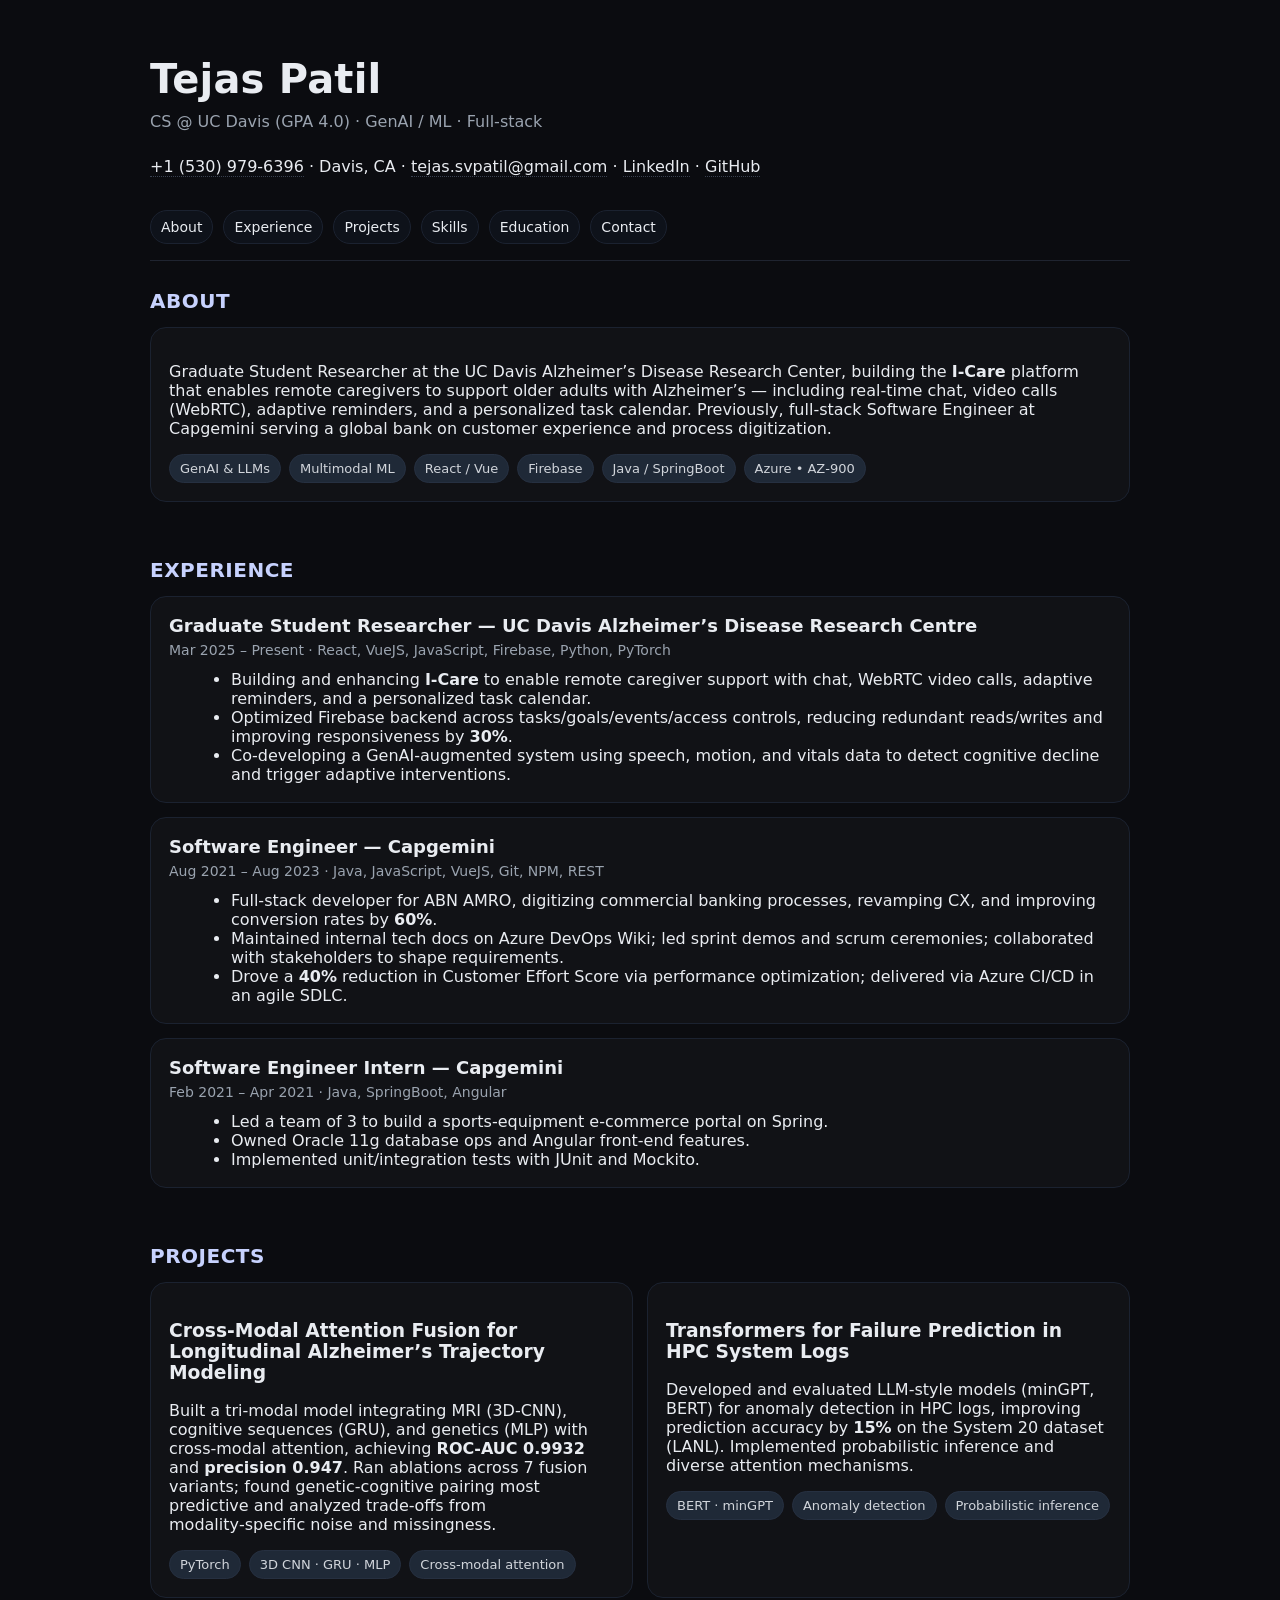
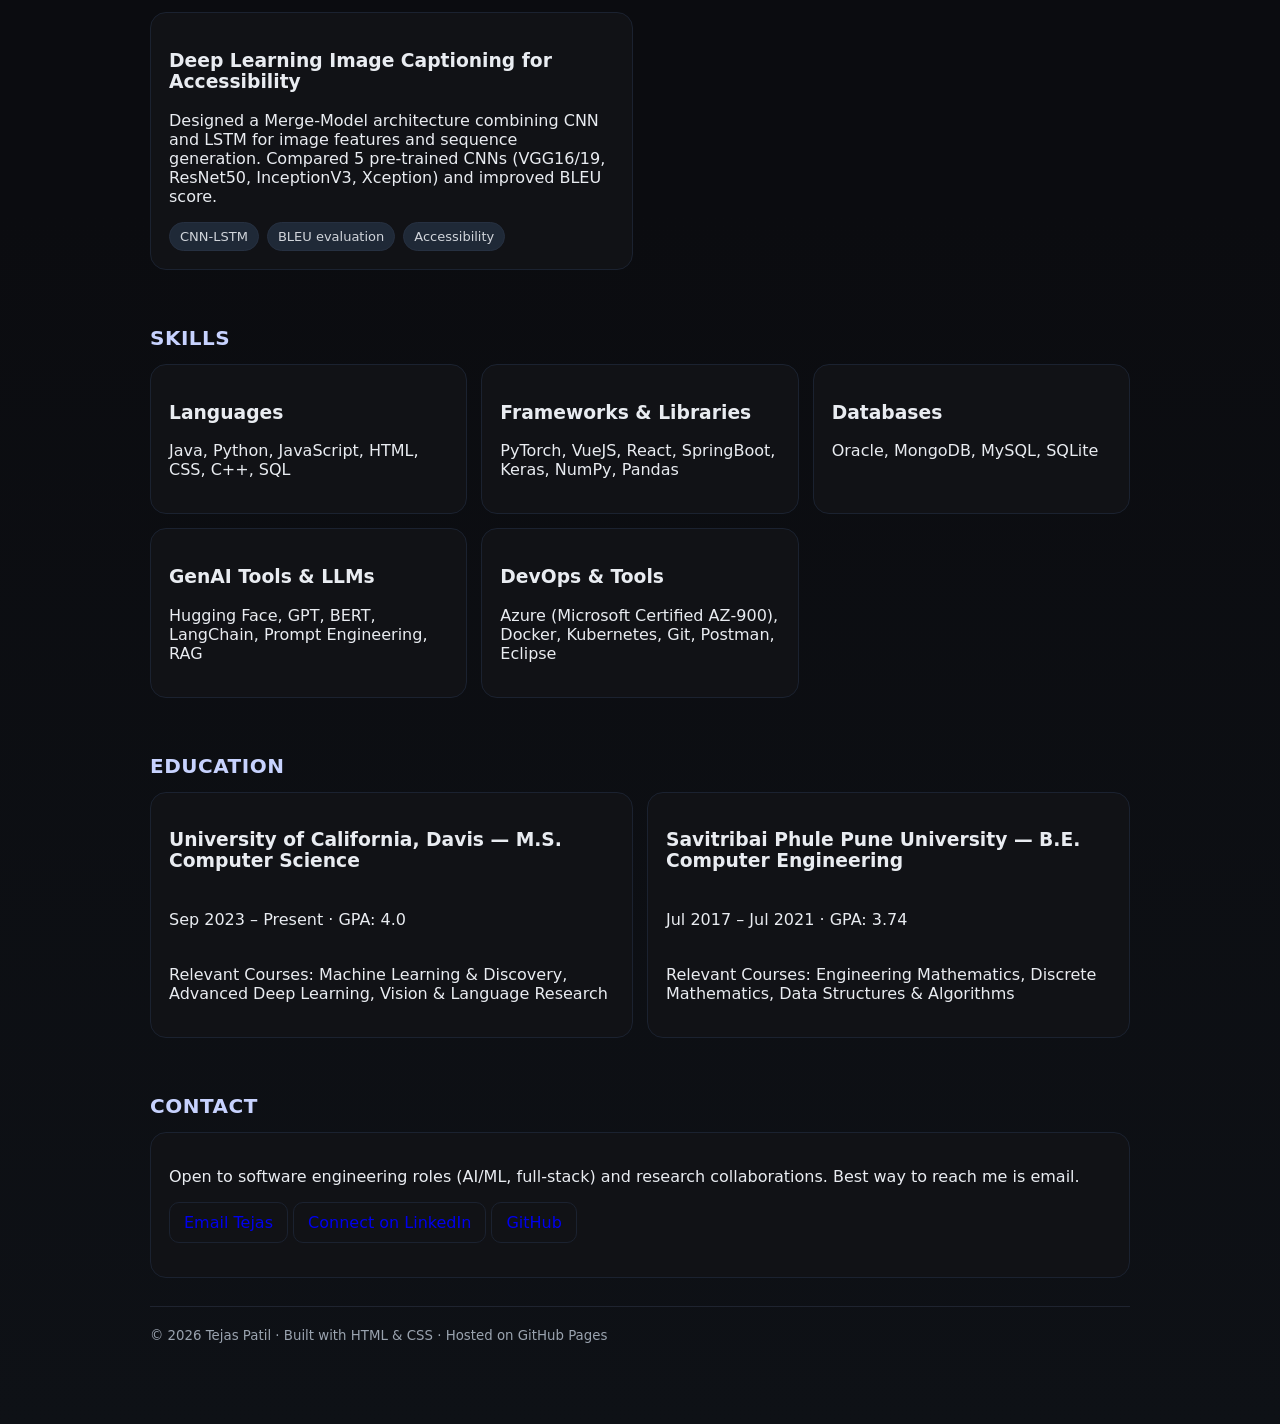
==== index.html @ b35a9e3f "Create index.html" ====
<!doctype html>
<html lang="en">
  <head>
    <meta charset="utf-8" />
    <meta name="viewport" content="width=device-width, initial-scale=1" />
    <title>Tejas Patil — Personal Site</title>
    <meta name="description" content="Tejas Patil — CS @ UC Davis (GPA 4.0). GenAI/ML and full‑stack engineer. Projects: I‑Care (Alzheimer’s), Cross‑Modal Fusion, HPC log transformers, image captioning." />
    <style>
      :root {
        --bg: #0b0c10;
        --card: #111216;
        --text: #e9ecf1;
        --muted: #9aa3af;
        --accent: #60a5fa;
        --chip: #1f2937;
        --maxw: 980px;
      }
      html { color-scheme: light dark; }
      body {
        margin: 0; font-family: ui-sans-serif, system-ui, -apple-system, Segoe UI, Roboto, Inter, Arial, sans-serif;
        background: linear-gradient(180deg, #0b0c10 0%, #0b0c10 60%, #0e1116 100%);
        color: var(--text);
      }
      .wrap { max-width: var(--maxw); margin: 0 auto; padding: 28px 20px 80px; }
      header.site { display: grid; gap: 10px; padding: 28px 0 16px; border-bottom: 1px solid #1f2430; }
      header h1 { font-size: clamp(28px, 3.5vw, 40px); margin: 0; letter-spacing: 0.2px; }
      .subtitle { color: var(--muted); margin: 0; }
      .contact a { color: var(--text); text-decoration: none; border-bottom: 1px dotted #394150; }
      .contact a:hover { color: var(--accent); border-bottom-color: var(--accent); }
      nav { display: flex; flex-wrap: wrap; gap: 10px; margin-top: 8px; }
      nav a { padding: 8px 10px; background: #0e121a; border: 1px solid #1b2230; border-radius: 999px; color: var(--text); text-decoration: none; font-size: 14px; }
      nav a:hover { border-color: var(--accent); color: var(--accent); }
      section { padding: 28px 0; }
      h2 { font-size: 20px; letter-spacing: 0.5px; margin: 0 0 14px; text-transform: uppercase; color: #c7d2fe; }
      .card { background: var(--card); border: 1px solid #1b2230; border-radius: 16px; padding: 18px; }
      .grid { display: grid; gap: 14px; }
      .grid.two { grid-template-columns: 1fr; }
      .grid.three { grid-template-columns: 1fr; }
      @media (min-width: 800px){ .grid.two { grid-template-columns: 1fr 1fr; } .grid.three { grid-template-columns: repeat(3, 1fr); } }
      .role { display: grid; gap: 6px; }
      .role h3 { margin: 0; font-size: 18px; }
      .role .meta { color: var(--muted); font-size: 14px; }
      ul.tight { margin: 6px 0 0 22px; }
      .chips { display: flex; flex-wrap: wrap; gap: 8px; margin-top: 8px; }
      .chip { background: var(--chip); color: #d1d5db; padding: 6px 10px; border-radius: 999px; font-size: 13px; border: 1px solid #263041; }
      .edu .school { display: grid; gap: 4px; }
      footer { color: var(--muted); border-top: 1px solid #1f2430; padding-top: 18px; }
      .sr-only { position: absolute; width: 1px; height: 1px; padding: 0; margin: -1px; overflow: hidden; clip: rect(0,0,0,0); white-space: nowrap; border: 0; }
      a.btn { display: inline-block; padding: 10px 14px; border-radius: 10px; border: 1px solid #1b2230; text-decoration: none; }
      a.btn:hover { border-color: var(--accent); color: var(--accent); }
    </style>
  </head>
  <body>
    <a class="sr-only" href="#content">Skip to content</a>
    <div class="wrap">
      <header class="site">
        <h1>Tejas Patil</h1>
        <p class="subtitle">CS @ UC Davis (GPA 4.0) · GenAI / ML · Full‑stack</p>
        <p class="contact">
          <a href="tel:+15309796396" rel="me">+1 (530) 979‑6396</a> · Davis, CA ·
          <a href="mailto:tejas.svpatil@gmail.com" rel="me">tejas.svpatil@gmail.com</a> ·
          <a href="https://linkedin.com/in/tejas-svpatil" target="_blank" rel="me noopener">LinkedIn</a> ·
          <a href="https://github.com/tejassvpatil" target="_blank" rel="me noopener">GitHub</a>
        </p>
        <nav aria-label="Primary">
          <a href="#about">About</a>
          <a href="#experience">Experience</a>
          <a href="#projects">Projects</a>
          <a href="#skills">Skills</a>
          <a href="#education">Education</a>
          <a href="#contact">Contact</a>
        </nav>
      </header>

      <main id="content" role="main">
        <section id="about">
          <h2>About</h2>
          <div class="card">
            <p>
              Graduate Student Researcher at the UC Davis Alzheimer’s Disease Research Center, building the
              <strong>I‑Care</strong> platform that enables remote caregivers to support older adults with Alzheimer’s — including real‑time chat,
              video calls (WebRTC), adaptive reminders, and a personalized task calendar. Previously, full‑stack Software Engineer at Capgemini
              serving a global bank on customer experience and process digitization.
            </p>
            <div class="chips" aria-label="Focus areas">
              <span class="chip">GenAI &amp; LLMs</span>
              <span class="chip">Multimodal ML</span>
              <span class="chip">React / Vue</span>
              <span class="chip">Firebase</span>
              <span class="chip">Java / SpringBoot</span>
              <span class="chip">Azure • AZ‑900</span>
            </div>
          </div>
        </section>

        <section id="experience">
          <h2>Experience</h2>
          <div class="grid">
            <article class="card role">
              <h3>Graduate Student Researcher — UC Davis Alzheimer’s Disease Research Centre</h3>
              <div class="meta">Mar 2025 – Present · React, VueJS, JavaScript, Firebase, Python, PyTorch</div>
              <ul class="tight">
                <li>Building and enhancing <strong>I‑Care</strong> to enable remote caregiver support with chat, WebRTC video calls, adaptive reminders, and a personalized task calendar.</li>
                <li>Optimized Firebase backend across tasks/goals/events/access controls, reducing redundant reads/writes and improving responsiveness by <strong>30%</strong>.</li>
                <li>Co‑developing a GenAI‑augmented system using speech, motion, and vitals data to detect cognitive decline and trigger adaptive interventions.</li>
              </ul>
            </article>

            <article class="card role">
              <h3>Software Engineer — Capgemini</h3>
              <div class="meta">Aug 2021 – Aug 2023 · Java, JavaScript, VueJS, Git, NPM, REST</div>
              <ul class="tight">
                <li>Full‑stack developer for ABN AMRO, digitizing commercial banking processes, revamping CX, and improving conversion rates by <strong>60%</strong>.</li>
                <li>Maintained internal tech docs on Azure DevOps Wiki; led sprint demos and scrum ceremonies; collaborated with stakeholders to shape requirements.</li>
                <li>Drove a <strong>40%</strong> reduction in Customer Effort Score via performance optimization; delivered via Azure CI/CD in an agile SDLC.</li>
              </ul>
            </article>

            <article class="card role">
              <h3>Software Engineer Intern — Capgemini</h3>
              <div class="meta">Feb 2021 – Apr 2021 · Java, SpringBoot, Angular</div>
              <ul class="tight">
                <li>Led a team of 3 to build a sports‑equipment e‑commerce portal on Spring.</li>
                <li>Owned Oracle 11g database ops and Angular front‑end features.</li>
                <li>Implemented unit/integration tests with JUnit and Mockito.</li>
              </ul>
            </article>
          </div>
        </section>

        <section id="projects">
          <h2>Projects</h2>
          <div class="grid two">
            <article class="card">
              <h3>Cross‑Modal Attention Fusion for Longitudinal Alzheimer’s Trajectory Modeling</h3>
              <p>
                Built a tri‑modal model integrating MRI (3D‑CNN), cognitive sequences (GRU), and genetics (MLP) with cross‑modal attention,
                achieving <strong>ROC‑AUC 0.9932</strong> and <strong>precision 0.947</strong>. Ran ablations across 7 fusion variants; found genetic‑cognitive pairing most predictive and
                analyzed trade‑offs from modality‑specific noise and missingness.
              </p>
              <div class="chips">
                <span class="chip">PyTorch</span>
                <span class="chip">3D CNN · GRU · MLP</span>
                <span class="chip">Cross‑modal attention</span>
              </div>
            </article>

            <article class="card">
              <h3>Transformers for Failure Prediction in HPC System Logs</h3>
              <p>
                Developed and evaluated LLM‑style models (minGPT, BERT) for anomaly detection in HPC logs, improving prediction accuracy by
                <strong>15%</strong> on the System 20 dataset (LANL). Implemented probabilistic inference and diverse attention mechanisms.
              </p>
              <div class="chips">
                <span class="chip">BERT · minGPT</span>
                <span class="chip">Anomaly detection</span>
                <span class="chip">Probabilistic inference</span>
              </div>
            </article>

            <article class="card">
              <h3>Deep Learning Image Captioning for Accessibility</h3>
              <p>
                Designed a Merge‑Model architecture combining CNN and LSTM for image features and sequence generation. Compared 5 pre‑trained CNNs
                (VGG16/19, ResNet50, InceptionV3, Xception) and improved BLEU score.
              </p>
              <div class="chips">
                <span class="chip">CNN‑LSTM</span>
                <span class="chip">BLEU evaluation</span>
                <span class="chip">Accessibility</span>
              </div>
            </article>
          </div>
        </section>

        <section id="skills">
          <h2>Skills</h2>
          <div class="grid three">
            <div class="card">
              <h3>Languages</h3>
              <p>Java, Python, JavaScript, HTML, CSS, C++, SQL</p>
            </div>
            <div class="card">
              <h3>Frameworks &amp; Libraries</h3>
              <p>PyTorch, VueJS, React, SpringBoot, Keras, NumPy, Pandas</p>
            </div>
            <div class="card">
              <h3>Databases</h3>
              <p>Oracle, MongoDB, MySQL, SQLite</p>
            </div>
            <div class="card">
              <h3>GenAI Tools &amp; LLMs</h3>
              <p>Hugging Face, GPT, BERT, LangChain, Prompt Engineering, RAG</p>
            </div>
            <div class="card">
              <h3>DevOps &amp; Tools</h3>
              <p>Azure (Microsoft Certified AZ‑900), Docker, Kubernetes, Git, Postman, Eclipse</p>
            </div>
          </div>
        </section>

        <section id="education" class="edu">
          <h2>Education</h2>
          <div class="grid two">
            <div class="card school">
              <h3>University of California, Davis — M.S. Computer Science</h3>
              <p class="meta">Sep 2023 – Present · GPA: 4.0</p>
              <p>Relevant Courses: Machine Learning &amp; Discovery, Advanced Deep Learning, Vision &amp; Language Research</p>
            </div>
            <div class="card school">
              <h3>Savitribai Phule Pune University — B.E. Computer Engineering</h3>
              <p class="meta">Jul 2017 – Jul 2021 · GPA: 3.74</p>
              <p>Relevant Courses: Engineering Mathematics, Discrete Mathematics, Data Structures &amp; Algorithms</p>
            </div>
          </div>
        </section>

        <section id="contact">
          <h2>Contact</h2>
          <div class="card">
            <p>Open to software engineering roles (AI/ML, full‑stack) and research collaborations. Best way to reach me is email.</p>
            <p>
              <a class="btn" href="mailto:tejas.svpatil@gmail.com">Email Tejas</a>
              <a class="btn" href="https://linkedin.com/in/tejas-svpatil" target="_blank" rel="noopener">Connect on LinkedIn</a>
              <a class="btn" href="https://github.com/tejassvpatil" target="_blank" rel="noopener">GitHub</a>
            </p>
          </div>
        </section>
      </main>

      <footer>
        <small>© <span id="year"></span> Tejas Patil · Built with HTML &amp; CSS · Hosted on GitHub Pages</small>
      </footer>
    </div>

    <script>
      document.getElementById('year').textContent = new Date().getFullYear();
    </script>

    <!-- Structured data for better SEO -->
    <script type="application/ld+json">
    {
      "@context": "https://schema.org",
      "@type": "Person",
      "name": "Tejas Patil",
      "jobTitle": "Graduate Student Researcher",
      "email": "mailto:tejas.svpatil@gmail.com",
      "telephone": "+1-530-979-6396",
      "address": {"@type": "PostalAddress", "addressLocality": "Davis", "addressRegion": "CA", "addressCountry": "US"},
      "affiliation": {"@type": "Organization", "name": "UC Davis Alzheimer’s Disease Research Centre"},
      "alumniOf": [{"@type": "CollegeOrUniversity", "name": "University of California, Davis"},{"@type": "CollegeOrUniversity", "name": "Savitribai Phule Pune University"}],
      "sameAs": [
        "https://linkedin.com/in/tejas-svpatil",
        "https://github.com/tejassvpatil"
      ]
    }
    </script>
  </body>
</html>
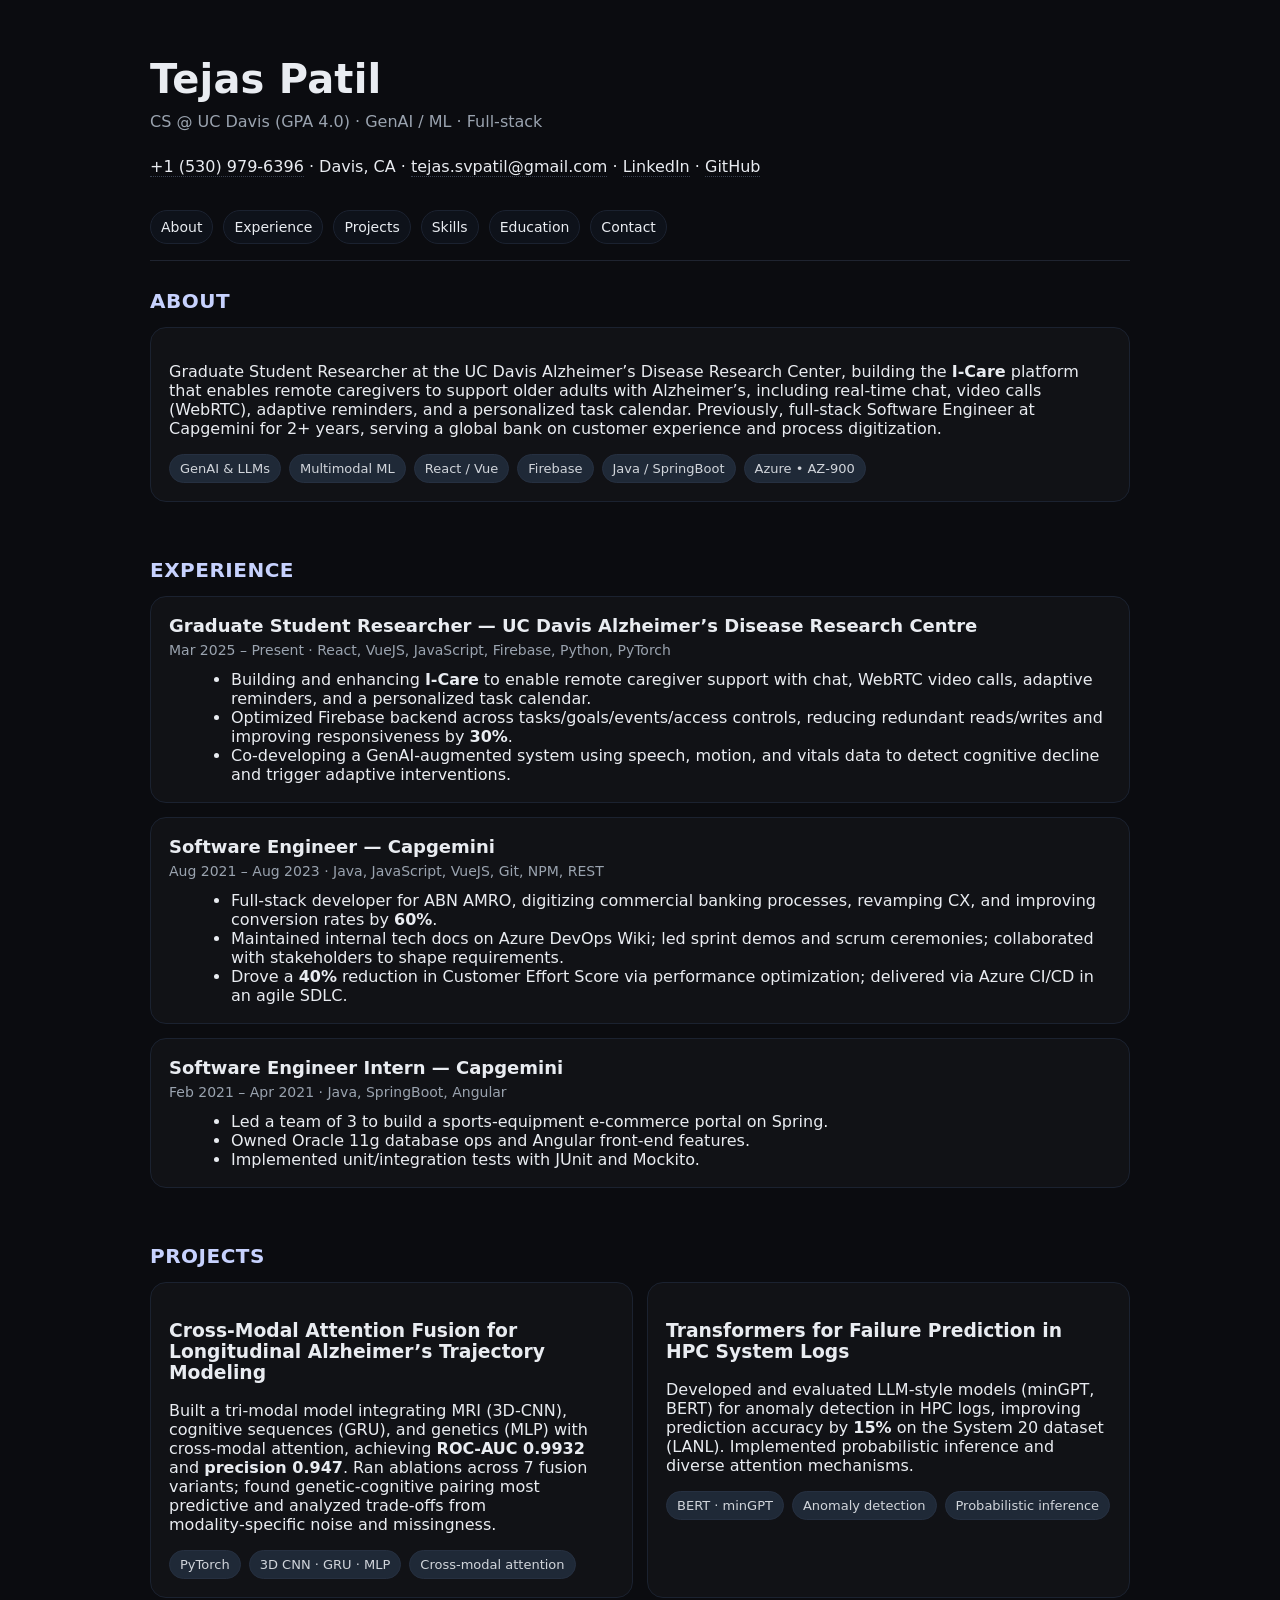
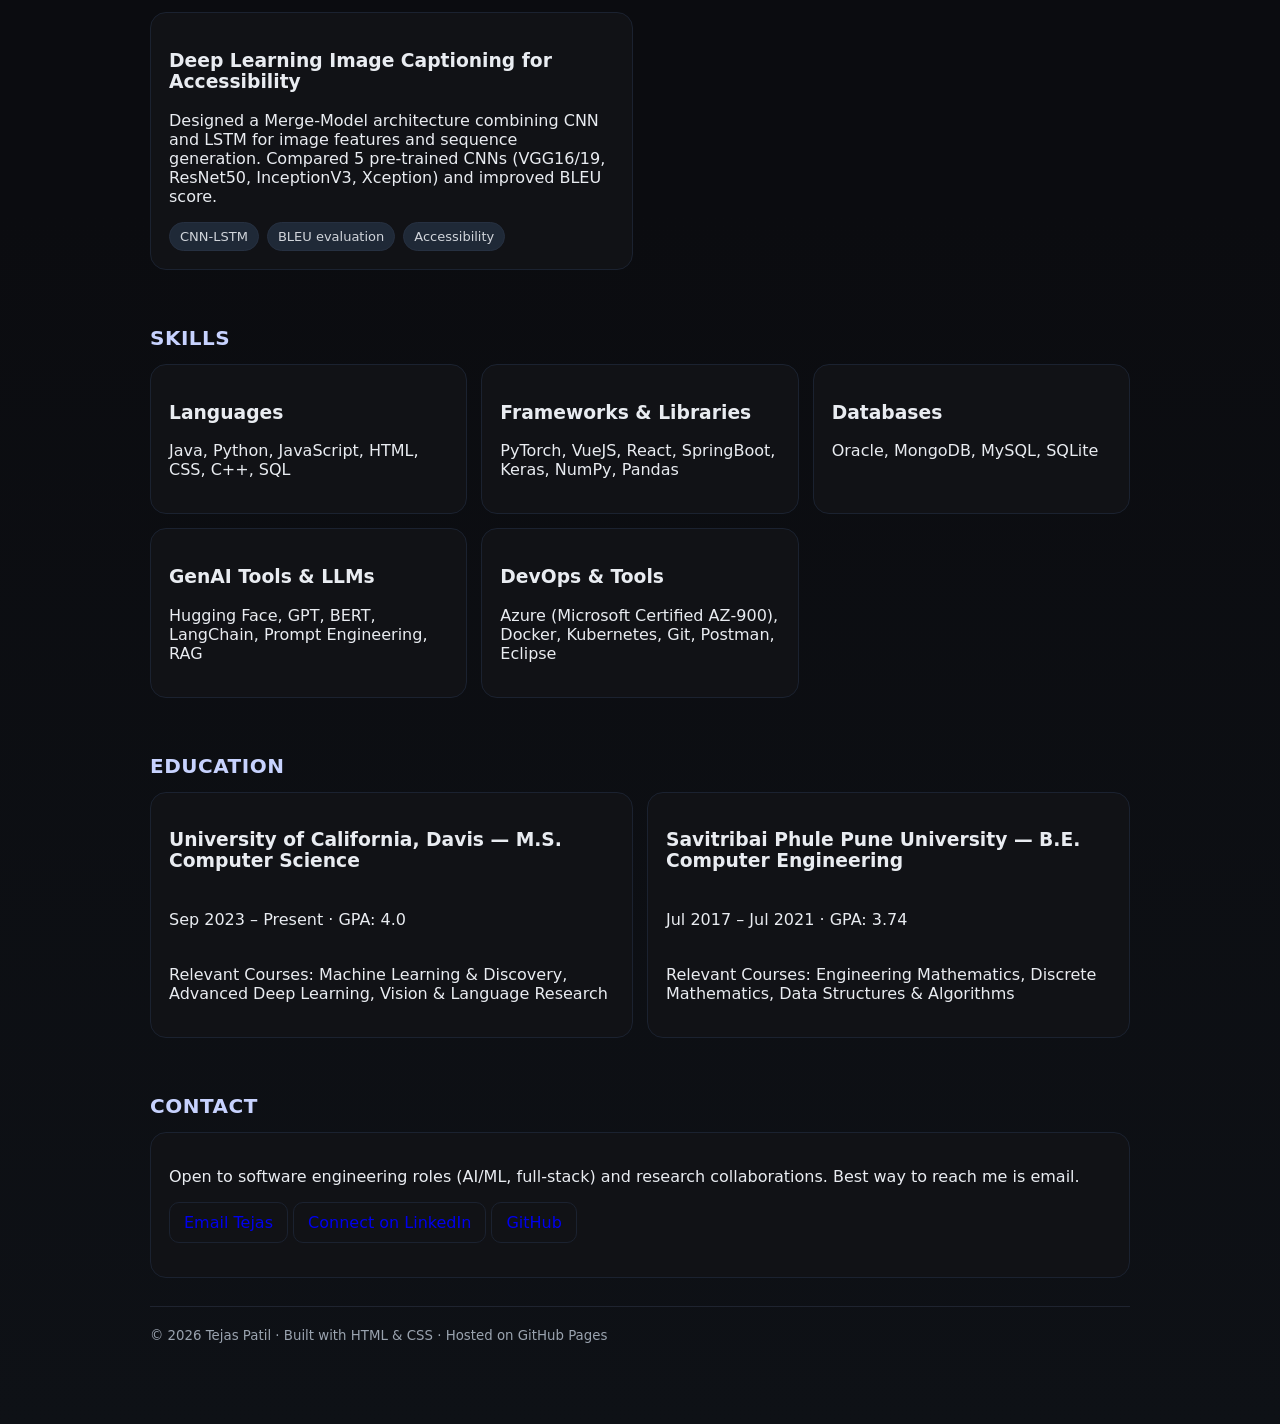
==== commit c55ea00a: "Update 'About' index.html" ====
--- a/index.html
+++ b/index.html
@@ -78,9 +78,9 @@
           <div class="card">
             <p>
               Graduate Student Researcher at the UC Davis Alzheimer’s Disease Research Center, building the
-              <strong>I‑Care</strong> platform that enables remote caregivers to support older adults with Alzheimer’s — including real‑time chat,
+              <strong>I‑Care</strong> platform that enables remote caregivers to support older adults with Alzheimer’s, including real‑time chat,
               video calls (WebRTC), adaptive reminders, and a personalized task calendar. Previously, full‑stack Software Engineer at Capgemini
-              serving a global bank on customer experience and process digitization.
+              for 2+ years, serving a global bank on customer experience and process digitization.
             </p>
             <div class="chips" aria-label="Focus areas">
               <span class="chip">GenAI &amp; LLMs</span>
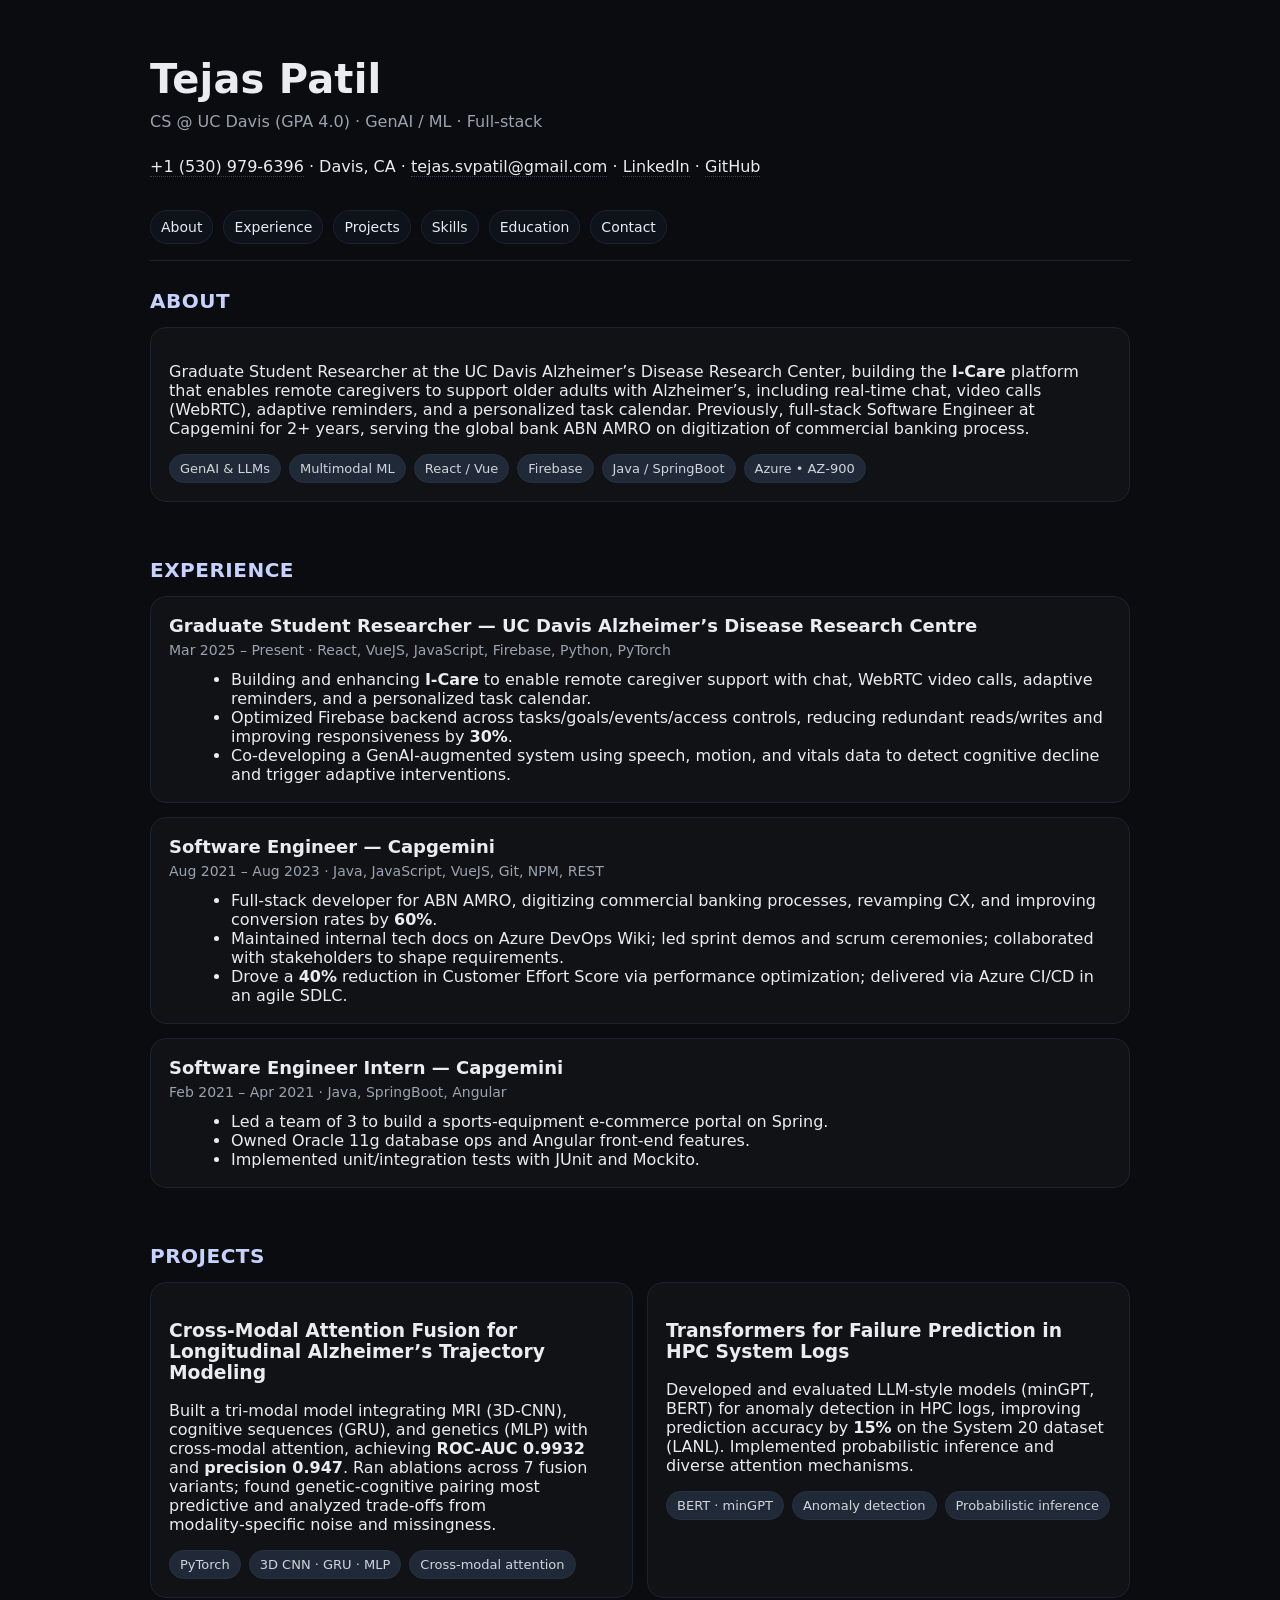
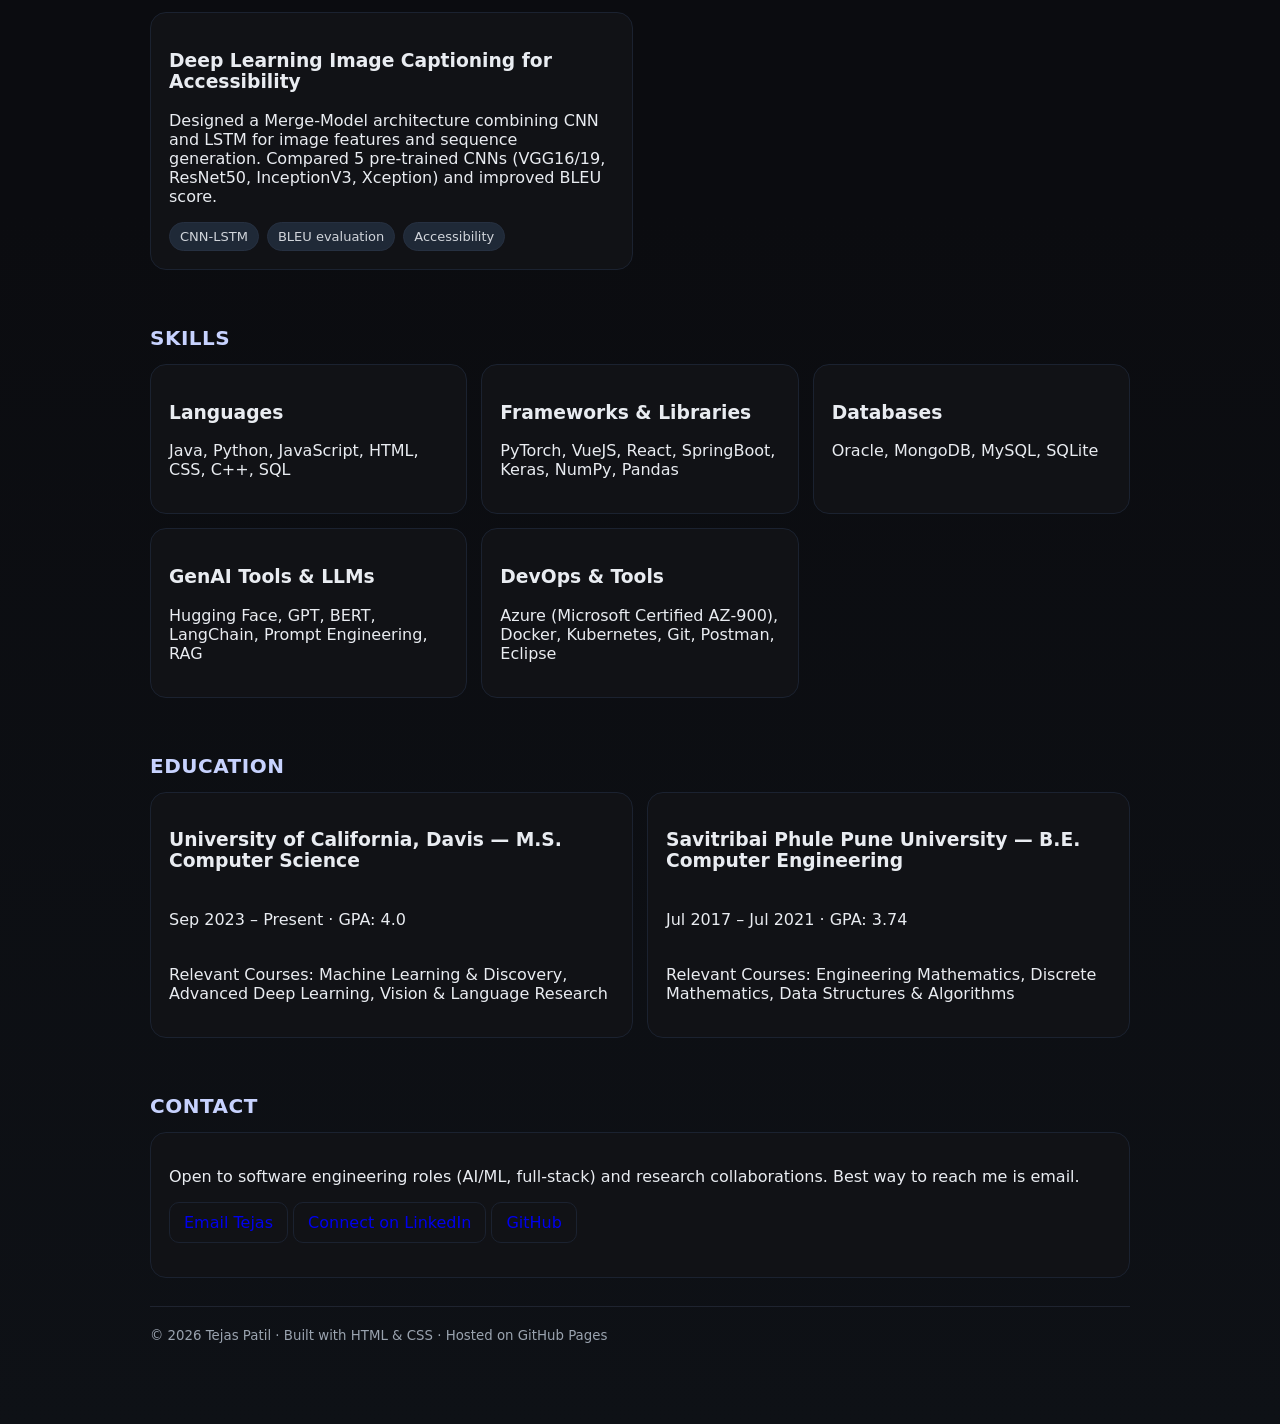
==== commit 486e18df: "Update 'About' 1.1 index.html" ====
--- a/index.html
+++ b/index.html
@@ -80,7 +80,7 @@
               Graduate Student Researcher at the UC Davis Alzheimer’s Disease Research Center, building the
               <strong>I‑Care</strong> platform that enables remote caregivers to support older adults with Alzheimer’s, including real‑time chat,
               video calls (WebRTC), adaptive reminders, and a personalized task calendar. Previously, full‑stack Software Engineer at Capgemini
-              for 2+ years, serving a global bank on customer experience and process digitization.
+              for 2+ years, serving the global bank ABN AMRO on digitization of commercial banking process.
             </p>
             <div class="chips" aria-label="Focus areas">
               <span class="chip">GenAI &amp; LLMs</span>
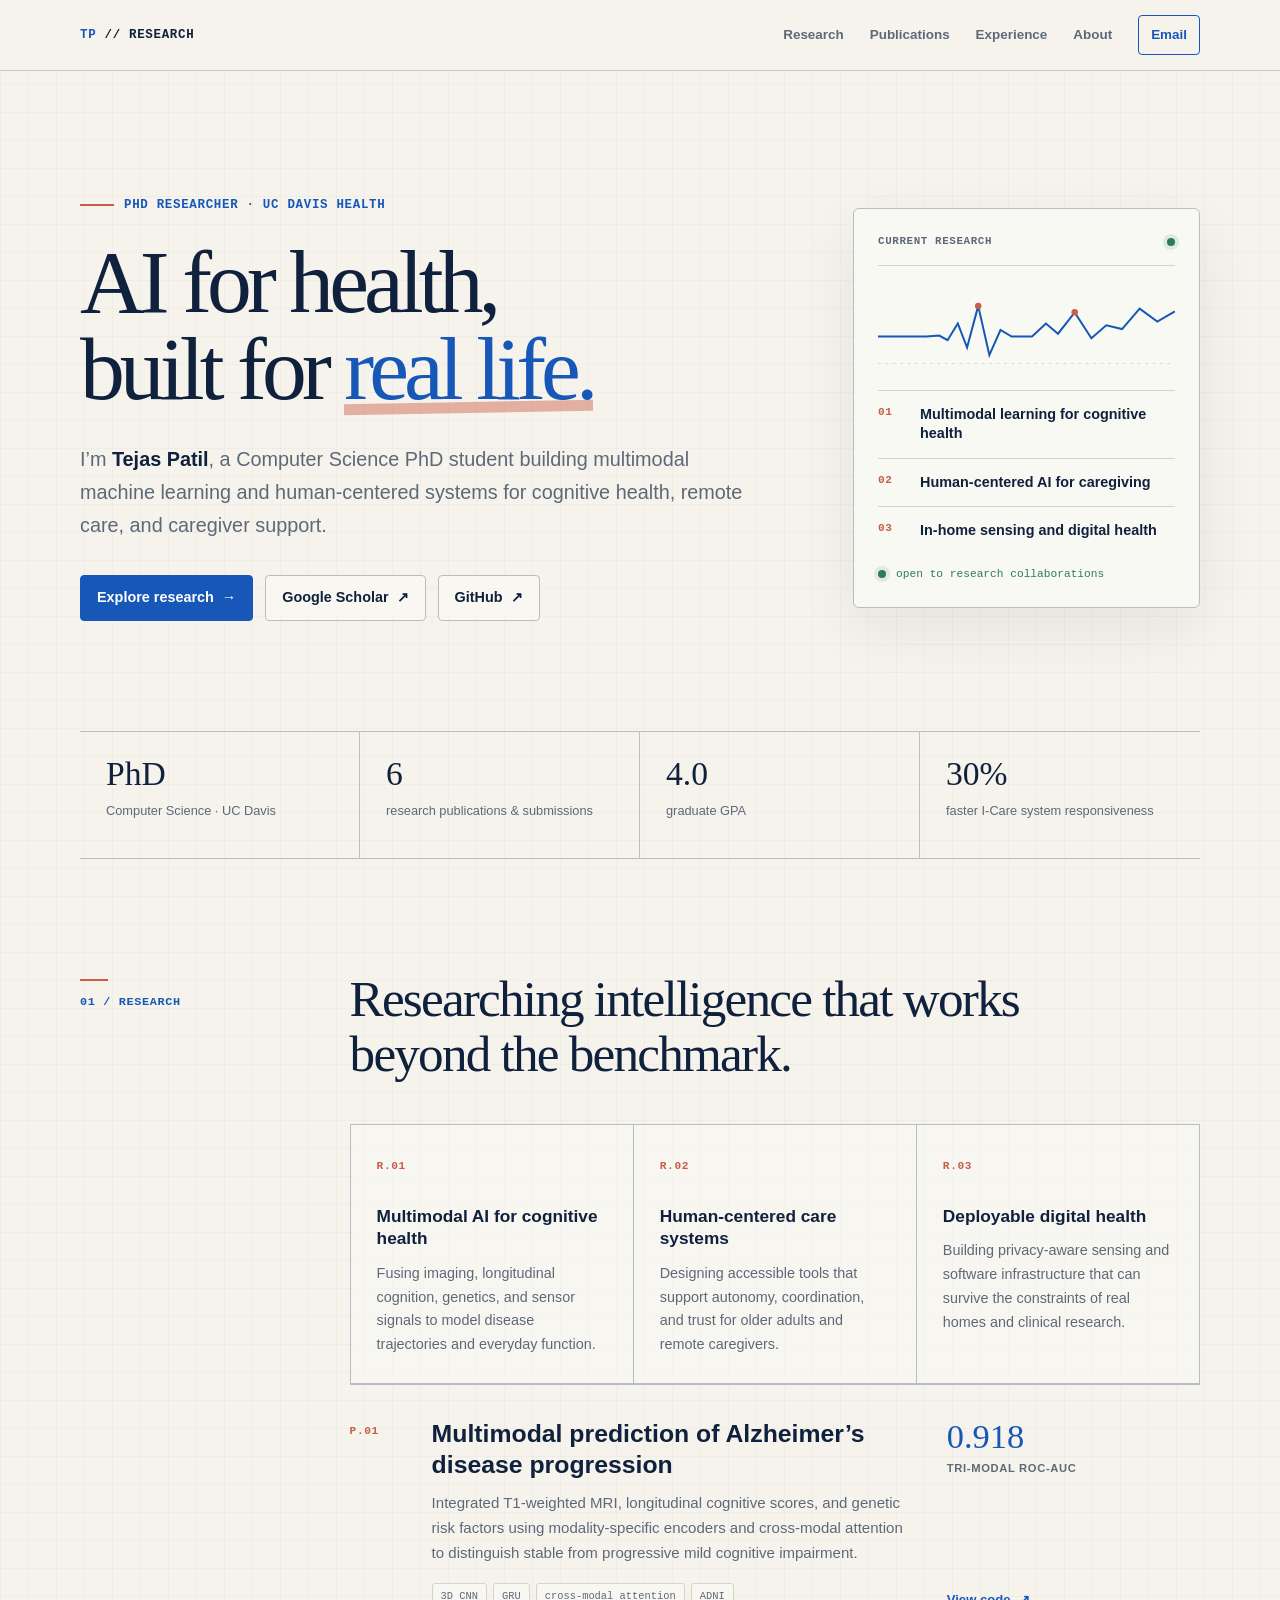
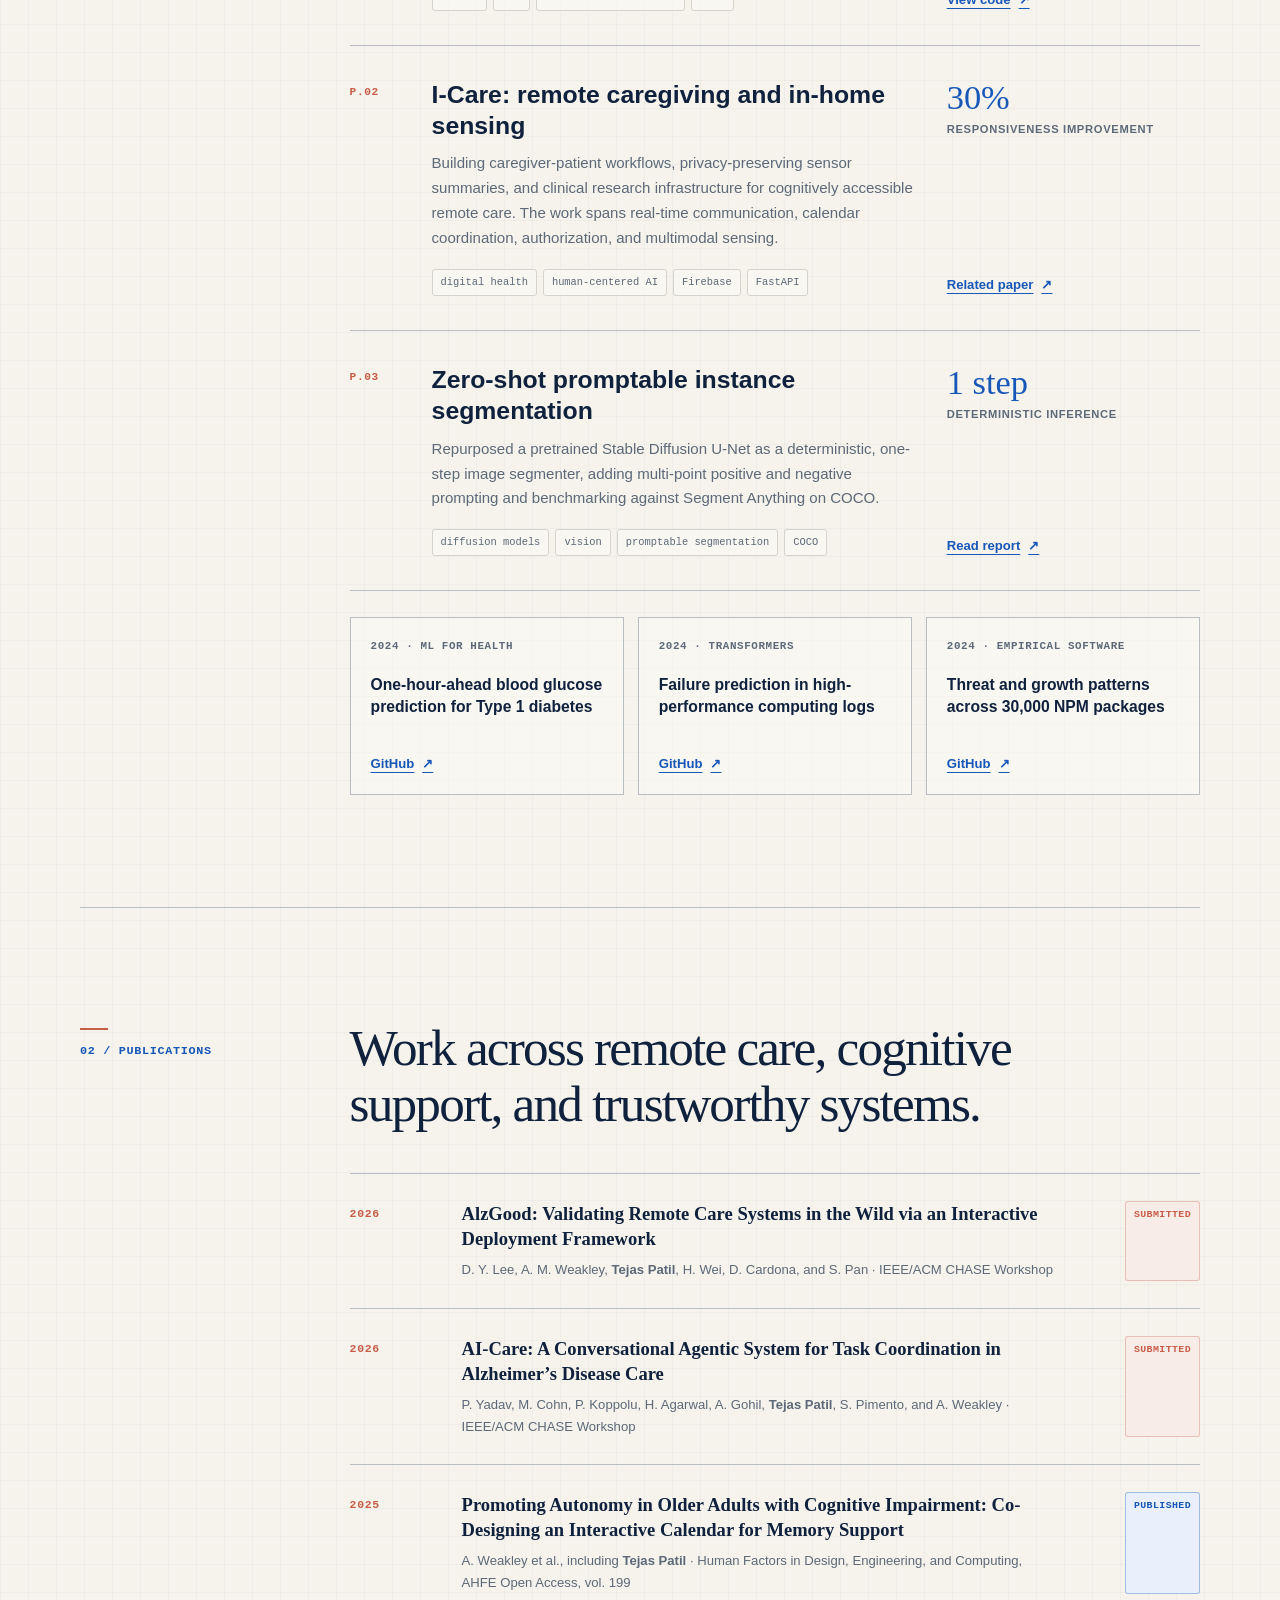
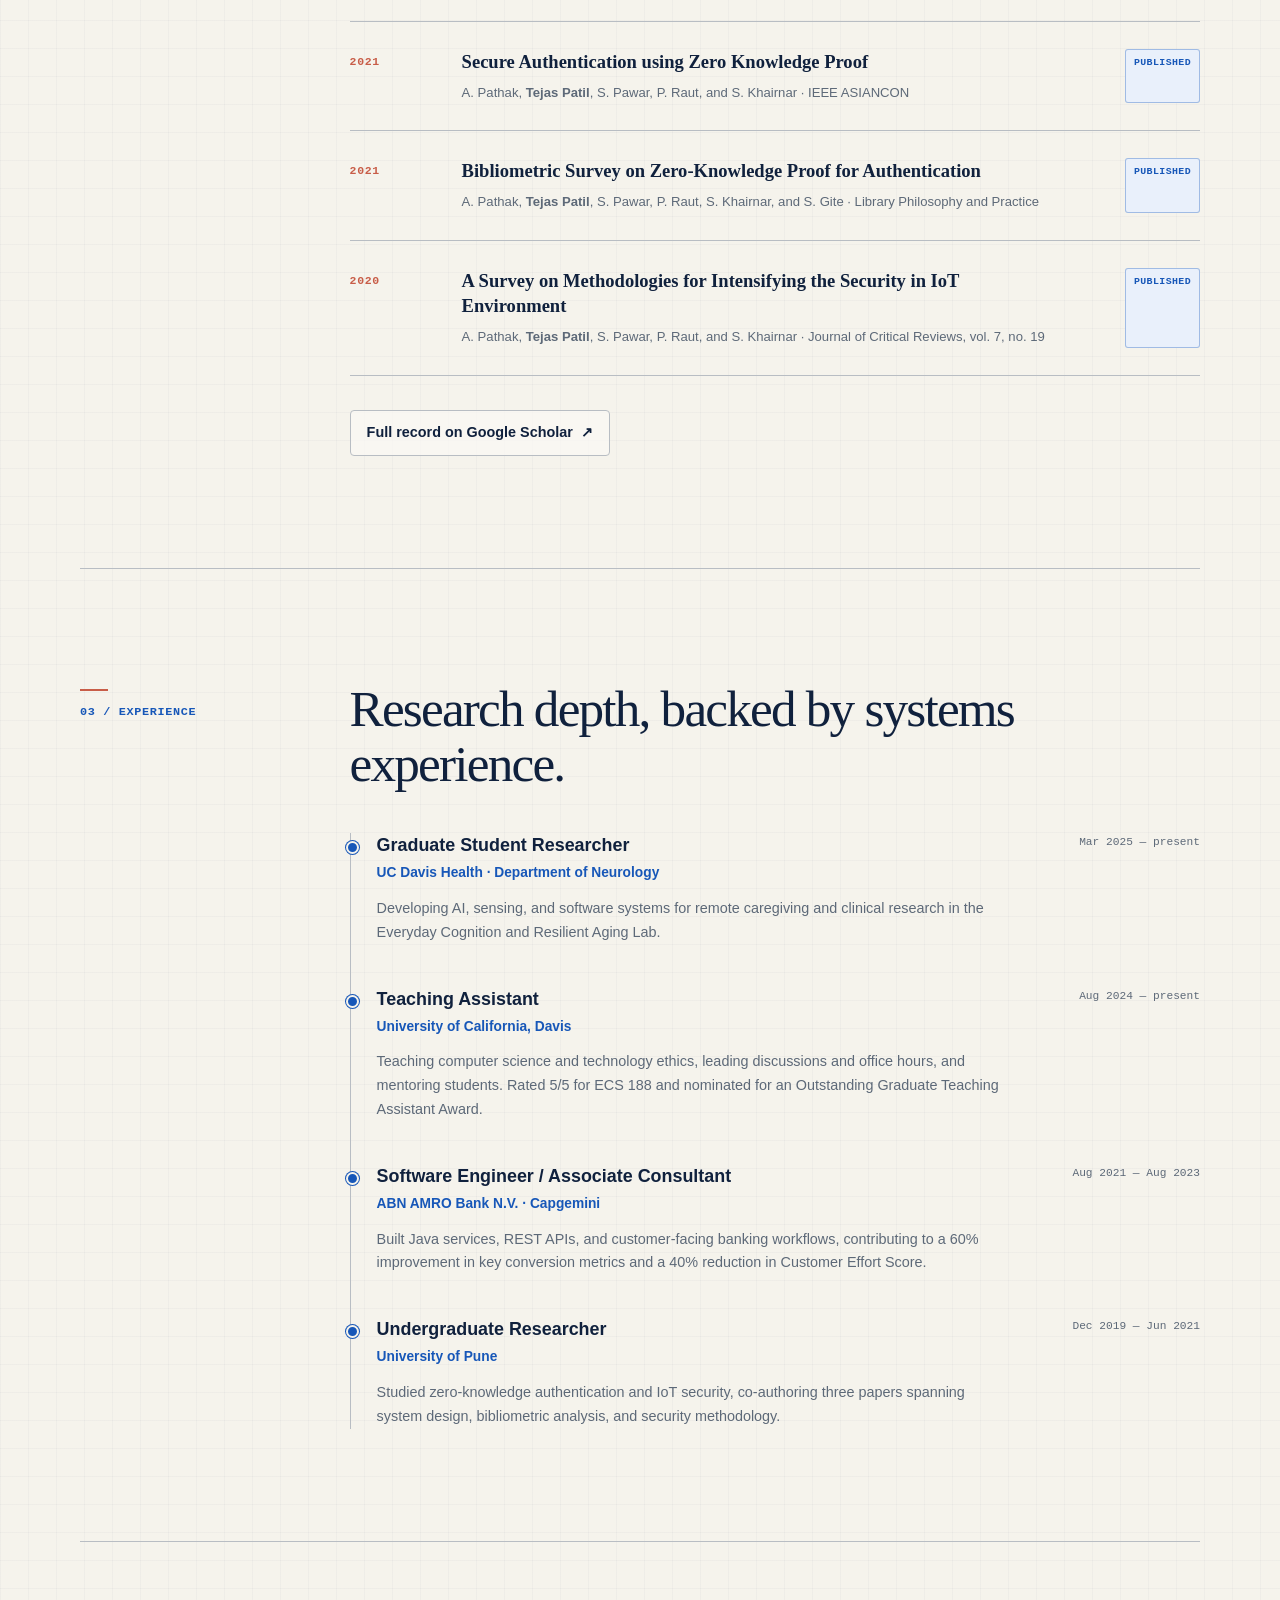
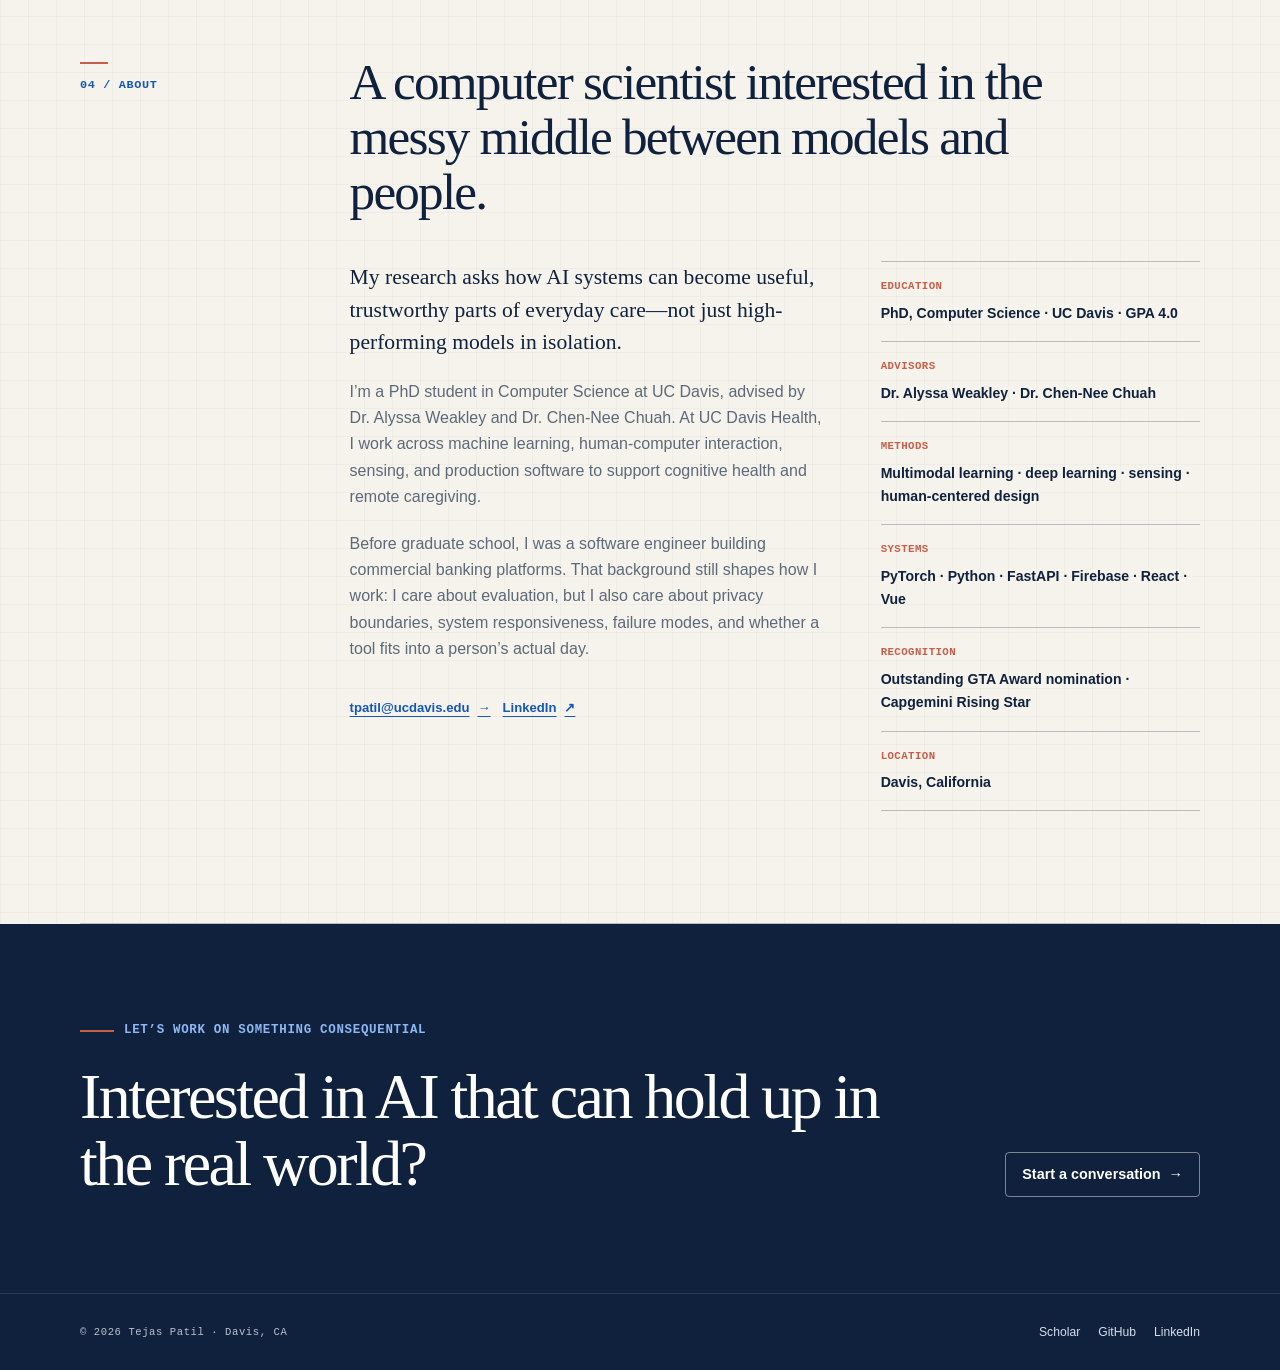
==== commit 58a861ef: "Reframe portfolio around AI and healthcare research" ====
--- a/index.html
+++ b/index.html
@@ -3,257 +3,368 @@
   <head>
     <meta charset="utf-8" />
     <meta name="viewport" content="width=device-width, initial-scale=1" />
-    <title>Tejas Patil — Personal Site</title>
-    <meta name="description" content="Tejas Patil — CS @ UC Davis (GPA 4.0). GenAI/ML and full‑stack engineer. Projects: I‑Care (Alzheimer’s), Cross‑Modal Fusion, HPC log transformers, image captioning." />
-    <style>
-      :root {
-        --bg: #0b0c10;
-        --card: #111216;
-        --text: #e9ecf1;
-        --muted: #9aa3af;
-        --accent: #60a5fa;
-        --chip: #1f2937;
-        --maxw: 980px;
+    <title>Tejas Patil — AI &amp; Healthcare Researcher</title>
+    <meta
+      name="description"
+      content="Tejas Patil is a Computer Science PhD student at UC Davis researching multimodal AI, human-centered sensing, and digital health systems for cognitive care."
+    />
+    <meta name="theme-color" content="#f5f3ec" />
+    <link rel="canonical" href="https://tejassvpatil.github.io/" />
+    <link rel="stylesheet" href="styles.css" />
+    <meta property="og:type" content="website" />
+    <meta property="og:url" content="https://tejassvpatil.github.io/" />
+    <meta property="og:title" content="Tejas Patil — AI &amp; Healthcare Researcher" />
+    <meta
+      property="og:description"
+      content="PhD researcher building multimodal and human-centered AI systems for cognitive health and real-world care."
+    />
+    <meta property="og:image" content="https://tejassvpatil.github.io/og.png" />
+    <meta name="twitter:card" content="summary_large_image" />
+    <meta name="twitter:title" content="Tejas Patil — AI &amp; Healthcare Researcher" />
+    <meta
+      name="twitter:description"
+      content="PhD researcher building multimodal and human-centered AI systems for cognitive health and real-world care."
+    />
+    <meta name="twitter:image" content="https://tejassvpatil.github.io/og.png" />
+  </head>
+
+  <body>
+    <a class="skip-link" href="#main">Skip to main content</a>
+
+    <header class="topbar">
+      <div class="shell nav-inner">
+        <a class="nav-brand" href="#top" aria-label="Tejas Patil, home"><span>TP</span> // research</a>
+        <nav class="nav-links" aria-label="Primary navigation">
+          <a href="#research">Research</a>
+          <a href="#publications">Publications</a>
+          <a href="#experience">Experience</a>
+          <a href="#about">About</a>
+          <a class="nav-cta" href="mailto:tpatil@ucdavis.edu">Email</a>
+        </nav>
+      </div>
+    </header>
+
+    <main id="main">
+      <section class="shell hero" id="top">
+        <div>
+          <p class="eyebrow">PhD researcher · UC Davis Health</p>
+          <h1>AI for health,<br />built for <em>real life.</em></h1>
+          <p class="hero-copy">
+            I’m <strong>Tejas Patil</strong>, a Computer Science PhD student building multimodal machine learning and
+            human-centered systems for cognitive health, remote care, and caregiver support.
+          </p>
+          <div class="hero-actions">
+            <a class="button primary" href="#research">Explore research <span class="arrow">→</span></a>
+            <a class="button" href="https://scholar.google.com/citations?user=ULMuzloAAAAJ&amp;hl=en" target="_blank" rel="noopener">Google Scholar <span class="arrow">↗</span></a>
+            <a class="button" href="https://github.com/tejassvpatil" target="_blank" rel="noopener">GitHub <span class="arrow">↗</span></a>
+          </div>
+        </div>
+
+        <aside class="research-console" aria-label="Current research focus">
+          <div class="console-top">
+            <span class="label">Current research</span>
+            <span class="status-dot" aria-hidden="true"></span>
+          </div>
+          <svg class="signal" viewBox="0 0 320 96" role="img" aria-label="Abstract signal trace">
+            <path d="M0 55 H52 L66 54 L75 59 L86 41 L96 67 L108 22 L120 75 L132 48 L144 55 H166 L181 41 L194 52 L212 29 L230 57 L246 43 L263 47 L282 25 L301 39 L320 28" fill="none" stroke="#1757b8" stroke-width="2" vector-effect="non-scaling-stroke" />
+            <circle cx="108" cy="22" r="3.5" fill="#c85d48" />
+            <circle cx="212" cy="29" r="3.5" fill="#c85d48" />
+            <path d="M0 84 H320" fill="none" stroke="#d6d4ca" stroke-width="1" stroke-dasharray="3 5" />
+          </svg>
+          <ol class="focus-list">
+            <li>Multimodal learning for cognitive health</li>
+            <li>Human-centered AI for caregiving</li>
+            <li>In-home sensing and digital health</li>
+          </ol>
+          <div class="console-foot"><span class="status-dot" aria-hidden="true"></span> open to research collaborations</div>
+        </aside>
+      </section>
+
+      <div class="shell facts" aria-label="Profile highlights">
+        <div class="fact"><strong>PhD</strong><span>Computer Science · UC Davis</span></div>
+        <div class="fact"><strong>6</strong><span>research publications &amp; submissions</span></div>
+        <div class="fact"><strong>4.0</strong><span>graduate GPA</span></div>
+        <div class="fact"><strong>30%</strong><span>faster I-Care system responsiveness</span></div>
+      </div>
+
+      <section class="section shell" id="research">
+        <div class="section-grid">
+          <p class="section-kicker">01 / Research</p>
+          <div>
+            <h2 class="section-title">Researching intelligence that works beyond the benchmark.</h2>
+
+            <div class="agenda-grid" aria-label="Research agenda">
+              <article class="agenda-item">
+                <span class="mono">R.01</span>
+                <h3>Multimodal AI for cognitive health</h3>
+                <p>Fusing imaging, longitudinal cognition, genetics, and sensor signals to model disease trajectories and everyday function.</p>
+              </article>
+              <article class="agenda-item">
+                <span class="mono">R.02</span>
+                <h3>Human-centered care systems</h3>
+                <p>Designing accessible tools that support autonomy, coordination, and trust for older adults and remote caregivers.</p>
+              </article>
+              <article class="agenda-item">
+                <span class="mono">R.03</span>
+                <h3>Deployable digital health</h3>
+                <p>Building privacy-aware sensing and software infrastructure that can survive the constraints of real homes and clinical research.</p>
+              </article>
+            </div>
+
+            <div class="project-list" aria-label="Selected research projects">
+              <article class="project">
+                <span class="project-index">P.01</span>
+                <div>
+                  <h3>Multimodal prediction of Alzheimer’s disease progression</h3>
+                  <p>Integrated T1-weighted MRI, longitudinal cognitive scores, and genetic risk factors using modality-specific encoders and cross-modal attention to distinguish stable from progressive mild cognitive impairment.</p>
+                  <div class="tags"><span class="tag">3D CNN</span><span class="tag">GRU</span><span class="tag">cross-modal attention</span><span class="tag">ADNI</span></div>
+                </div>
+                <div class="project-aside">
+                  <div class="metric">0.918<small>tri-modal ROC-AUC</small></div>
+                  <a class="text-link" href="https://github.com/tejassvpatil/multimodal-alzheimers-prediction" target="_blank" rel="noopener">View code <span class="arrow">↗</span></a>
+                </div>
+              </article>
+
+              <article class="project">
+                <span class="project-index">P.02</span>
+                <div>
+                  <h3>I-Care: remote caregiving and in-home sensing</h3>
+                  <p>Building caregiver-patient workflows, privacy-preserving sensor summaries, and clinical research infrastructure for cognitively accessible remote care. The work spans real-time communication, calendar coordination, authorization, and multimodal sensing.</p>
+                  <div class="tags"><span class="tag">digital health</span><span class="tag">human-centered AI</span><span class="tag">Firebase</span><span class="tag">FastAPI</span></div>
+                </div>
+                <div class="project-aside">
+                  <div class="metric">30%<small>responsiveness improvement</small></div>
+                  <a class="text-link" href="https://doi.org/10.54941/ahfe1006972" target="_blank" rel="noopener">Related paper <span class="arrow">↗</span></a>
+                </div>
+              </article>
+
+              <article class="project">
+                <span class="project-index">P.03</span>
+                <div>
+                  <h3>Zero-shot promptable instance segmentation</h3>
+                  <p>Repurposed a pretrained Stable Diffusion U-Net as a deterministic, one-step image segmenter, adding multi-point positive and negative prompting and benchmarking against Segment Anything on COCO.</p>
+                  <div class="tags"><span class="tag">diffusion models</span><span class="tag">vision</span><span class="tag">promptable segmentation</span><span class="tag">COCO</span></div>
+                </div>
+                <div class="project-aside">
+                  <div class="metric">1 step<small>deterministic inference</small></div>
+                  <a class="text-link" href="https://github.com/tejassvpatil/semantic-image-segmentation/blob/main/Image_Seg_for_VLM.pdf" target="_blank" rel="noopener">Read report <span class="arrow">↗</span></a>
+                </div>
+              </article>
+            </div>
+
+            <div class="more-work" aria-label="Additional research projects">
+              <article class="mini-project">
+                <span class="mono label">2024 · ML for health</span>
+                <h4>One-hour-ahead blood glucose prediction for Type 1 diabetes</h4>
+                <a class="text-link" href="https://github.com/anirudh-r-hub/stats221project" target="_blank" rel="noopener">GitHub <span class="arrow">↗</span></a>
+              </article>
+              <article class="mini-project">
+                <span class="mono label">2024 · Transformers</span>
+                <h4>Failure prediction in high-performance computing logs</h4>
+                <a class="text-link" href="https://github.com/allisonaustin/log-transformers" target="_blank" rel="noopener">GitHub <span class="arrow">↗</span></a>
+              </article>
+              <article class="mini-project">
+                <span class="mono label">2024 · Empirical software</span>
+                <h4>Threat and growth patterns across 30,000 NPM packages</h4>
+                <a class="text-link" href="https://github.com/vaishnavikosuri/Study-on-npm-ecosystem" target="_blank" rel="noopener">GitHub <span class="arrow">↗</span></a>
+              </article>
+            </div>
+          </div>
+        </div>
+      </section>
+
+      <section class="section shell" id="publications">
+        <div class="section-grid">
+          <p class="section-kicker">02 / Publications</p>
+          <div>
+            <h2 class="section-title">Work across remote care, cognitive support, and trustworthy systems.</h2>
+            <ol class="publication-list">
+              <li class="publication">
+                <span class="publication-year">2026</span>
+                <div>
+                  <h3>AlzGood: Validating Remote Care Systems in the Wild via an Interactive Deployment Framework</h3>
+                  <p>D. Y. Lee, A. M. Weakley, <strong>Tejas Patil</strong>, H. Wei, D. Cardona, and S. Pan · IEEE/ACM CHASE Workshop</p>
+                </div>
+                <span class="publication-status submitted">Submitted</span>
+              </li>
+              <li class="publication">
+                <span class="publication-year">2026</span>
+                <div>
+                  <h3>AI-Care: A Conversational Agentic System for Task Coordination in Alzheimer’s Disease Care</h3>
+                  <p>P. Yadav, M. Cohn, P. Koppolu, H. Agarwal, A. Gohil, <strong>Tejas Patil</strong>, S. Pimento, and A. Weakley · IEEE/ACM CHASE Workshop</p>
+                </div>
+                <span class="publication-status submitted">Submitted</span>
+              </li>
+              <li class="publication">
+                <span class="publication-year">2025</span>
+                <div>
+                  <h3><a href="https://doi.org/10.54941/ahfe1006972" target="_blank" rel="noopener">Promoting Autonomy in Older Adults with Cognitive Impairment: Co-Designing an Interactive Calendar for Memory Support</a></h3>
+                  <p>A. Weakley et al., including <strong>Tejas Patil</strong> · Human Factors in Design, Engineering, and Computing, AHFE Open Access, vol. 199</p>
+                </div>
+                <span class="publication-status">Published</span>
+              </li>
+              <li class="publication">
+                <span class="publication-year">2021</span>
+                <div>
+                  <h3><a href="https://doi.org/10.1109/ASIANCON51346.2021.9544807" target="_blank" rel="noopener">Secure Authentication using Zero Knowledge Proof</a></h3>
+                  <p>A. Pathak, <strong>Tejas Patil</strong>, S. Pawar, P. Raut, and S. Khairnar · IEEE ASIANCON</p>
+                </div>
+                <span class="publication-status">Published</span>
+              </li>
+              <li class="publication">
+                <span class="publication-year">2021</span>
+                <div>
+                  <h3><a href="https://digitalcommons.unl.edu/libphilprac/5046" target="_blank" rel="noopener">Bibliometric Survey on Zero-Knowledge Proof for Authentication</a></h3>
+                  <p>A. Pathak, <strong>Tejas Patil</strong>, S. Pawar, P. Raut, S. Khairnar, and S. Gite · Library Philosophy and Practice</p>
+                </div>
+                <span class="publication-status">Published</span>
+              </li>
+              <li class="publication">
+                <span class="publication-year">2020</span>
+                <div>
+                  <h3><a href="https://drive.google.com/file/d/1fbdHTVlFXUf0c9Ucc7XEIxZUzG8KQJUQ/view" target="_blank" rel="noopener">A Survey on Methodologies for Intensifying the Security in IoT Environment</a></h3>
+                  <p>A. Pathak, <strong>Tejas Patil</strong>, S. Pawar, P. Raut, and S. Khairnar · Journal of Critical Reviews, vol. 7, no. 19</p>
+                </div>
+                <span class="publication-status">Published</span>
+              </li>
+            </ol>
+            <div class="link-row">
+              <a class="button" href="https://scholar.google.com/citations?user=ULMuzloAAAAJ&amp;hl=en" target="_blank" rel="noopener">Full record on Google Scholar <span class="arrow">↗</span></a>
+            </div>
+          </div>
+        </div>
+      </section>
+
+      <section class="section shell" id="experience">
+        <div class="section-grid">
+          <p class="section-kicker">03 / Experience</p>
+          <div>
+            <h2 class="section-title">Research depth, backed by systems experience.</h2>
+            <div class="timeline">
+              <article class="timeline-item">
+                <div>
+                  <h3>Graduate Student Researcher</h3>
+                  <p class="place">UC Davis Health · Department of Neurology</p>
+                  <p class="description">Developing AI, sensing, and software systems for remote caregiving and clinical research in the Everyday Cognition and Resilient Aging Lab.</p>
+                </div>
+                <time datetime="2025-03">Mar 2025 — present</time>
+              </article>
+              <article class="timeline-item">
+                <div>
+                  <h3>Teaching Assistant</h3>
+                  <p class="place">University of California, Davis</p>
+                  <p class="description">Teaching computer science and technology ethics, leading discussions and office hours, and mentoring students. Rated 5/5 for ECS 188 and nominated for an Outstanding Graduate Teaching Assistant Award.</p>
+                </div>
+                <time datetime="2024-08">Aug 2024 — present</time>
+              </article>
+              <article class="timeline-item">
+                <div>
+                  <h3>Software Engineer / Associate Consultant</h3>
+                  <p class="place">ABN AMRO Bank N.V. · Capgemini</p>
+                  <p class="description">Built Java services, REST APIs, and customer-facing banking workflows, contributing to a 60% improvement in key conversion metrics and a 40% reduction in Customer Effort Score.</p>
+                </div>
+                <time datetime="2021-08">Aug 2021 — Aug 2023</time>
+              </article>
+              <article class="timeline-item">
+                <div>
+                  <h3>Undergraduate Researcher</h3>
+                  <p class="place">University of Pune</p>
+                  <p class="description">Studied zero-knowledge authentication and IoT security, co-authoring three papers spanning system design, bibliometric analysis, and security methodology.</p>
+                </div>
+                <time datetime="2019-12">Dec 2019 — Jun 2021</time>
+              </article>
+            </div>
+          </div>
+        </div>
+      </section>
+
+      <section class="section shell" id="about">
+        <div class="section-grid">
+          <p class="section-kicker">04 / About</p>
+          <div>
+            <h2 class="section-title">A computer scientist interested in the messy middle between models and people.</h2>
+            <div class="profile-grid">
+              <div class="profile-copy">
+                <p>My research asks how AI systems can become useful, trustworthy parts of everyday care—not just high-performing models in isolation.</p>
+                <p>I’m a PhD student in Computer Science at UC Davis, advised by Dr. Alyssa Weakley and Dr. Chen-Nee Chuah. At UC Davis Health, I work across machine learning, human-computer interaction, sensing, and production software to support cognitive health and remote caregiving.</p>
+                <p>Before graduate school, I was a software engineer building commercial banking platforms. That background still shapes how I work: I care about evaluation, but I also care about privacy boundaries, system responsiveness, failure modes, and whether a tool fits into a person’s actual day.</p>
+                <div class="link-row">
+                  <a class="text-link" href="mailto:tpatil@ucdavis.edu">tpatil@ucdavis.edu <span class="arrow">→</span></a>
+                  <a class="text-link" href="https://www.linkedin.com/in/tejas-svpatil" target="_blank" rel="noopener">LinkedIn <span class="arrow">↗</span></a>
+                </div>
+              </div>
+              <dl class="profile-details">
+                <div><dt>Education</dt><dd>PhD, Computer Science · UC Davis · GPA 4.0</dd></div>
+                <div><dt>Advisors</dt><dd>Dr. Alyssa Weakley · Dr. Chen-Nee Chuah</dd></div>
+                <div><dt>Methods</dt><dd>Multimodal learning · deep learning · sensing · human-centered design</dd></div>
+                <div><dt>Systems</dt><dd>PyTorch · Python · FastAPI · Firebase · React · Vue</dd></div>
+                <div><dt>Recognition</dt><dd>Outstanding GTA Award nomination · Capgemini Rising Star</dd></div>
+                <div><dt>Location</dt><dd>Davis, California</dd></div>
+              </dl>
+            </div>
+          </div>
+        </div>
+      </section>
+
+      <section class="cta" id="contact">
+        <div class="shell cta-inner">
+          <div>
+            <p class="eyebrow">Let’s work on something consequential</p>
+            <h2 class="cta-title">Interested in AI that can hold up in the real world?</h2>
+          </div>
+          <a class="button" href="mailto:tpatil@ucdavis.edu">Start a conversation <span class="arrow">→</span></a>
+        </div>
+      </section>
+    </main>
+
+    <footer>
+      <div class="shell footer-inner">
+        <span class="footer-note">© <span id="year">2026</span> Tejas Patil · Davis, CA</span>
+        <div class="footer-links">
+          <a href="https://scholar.google.com/citations?user=ULMuzloAAAAJ&amp;hl=en" target="_blank" rel="noopener">Scholar</a>
+          <a href="https://github.com/tejassvpatil" target="_blank" rel="noopener">GitHub</a>
+          <a href="https://www.linkedin.com/in/tejas-svpatil" target="_blank" rel="noopener">LinkedIn</a>
+        </div>
+      </div>
+    </footer>
+
+    <script>
+      document.getElementById("year").textContent = new Date().getFullYear();
+    </script>
+
+    <script type="application/ld+json">
+      {
+        "@context": "https://schema.org",
+        "@type": "Person",
+        "name": "Tejas Patil",
+        "url": "https://tejassvpatil.github.io/",
+        "jobTitle": "PhD Researcher in AI and Healthcare",
+        "email": "mailto:tpatil@ucdavis.edu",
+        "address": {
+          "@type": "PostalAddress",
+          "addressLocality": "Davis",
+          "addressRegion": "CA",
+          "addressCountry": "US"
+        },
+        "affiliation": [
+          { "@type": "CollegeOrUniversity", "name": "University of California, Davis" },
+          { "@type": "Organization", "name": "UC Davis Health" }
+        ],
+        "alumniOf": { "@type": "CollegeOrUniversity", "name": "University of Pune" },
+        "sameAs": [
+          "https://www.linkedin.com/in/tejas-svpatil",
+          "https://scholar.google.com/citations?user=ULMuzloAAAAJ&hl=en",
+          "https://github.com/tejassvpatil"
+        ],
+        "knowsAbout": [
+          "Artificial intelligence in healthcare",
+          "Multimodal machine learning",
+          "Cognitive health",
+          "Human-centered computing",
+          "Digital health",
+          "Remote caregiving"
+        ]
       }
-      html { color-scheme: light dark; }
-      body {
-        margin: 0; font-family: ui-sans-serif, system-ui, -apple-system, Segoe UI, Roboto, Inter, Arial, sans-serif;
-        background: linear-gradient(180deg, #0b0c10 0%, #0b0c10 60%, #0e1116 100%);
-        color: var(--text);
-      }
-      .wrap { max-width: var(--maxw); margin: 0 auto; padding: 28px 20px 80px; }
-      header.site { display: grid; gap: 10px; padding: 28px 0 16px; border-bottom: 1px solid #1f2430; }
-      header h1 { font-size: clamp(28px, 3.5vw, 40px); margin: 0; letter-spacing: 0.2px; }
-      .subtitle { color: var(--muted); margin: 0; }
-      .contact a { color: var(--text); text-decoration: none; border-bottom: 1px dotted #394150; }
-      .contact a:hover { color: var(--accent); border-bottom-color: var(--accent); }
-      nav { display: flex; flex-wrap: wrap; gap: 10px; margin-top: 8px; }
-      nav a { padding: 8px 10px; background: #0e121a; border: 1px solid #1b2230; border-radius: 999px; color: var(--text); text-decoration: none; font-size: 14px; }
-      nav a:hover { border-color: var(--accent); color: var(--accent); }
-      section { padding: 28px 0; }
-      h2 { font-size: 20px; letter-spacing: 0.5px; margin: 0 0 14px; text-transform: uppercase; color: #c7d2fe; }
-      .card { background: var(--card); border: 1px solid #1b2230; border-radius: 16px; padding: 18px; }
-      .grid { display: grid; gap: 14px; }
-      .grid.two { grid-template-columns: 1fr; }
-      .grid.three { grid-template-columns: 1fr; }
-      @media (min-width: 800px){ .grid.two { grid-template-columns: 1fr 1fr; } .grid.three { grid-template-columns: repeat(3, 1fr); } }
-      .role { display: grid; gap: 6px; }
-      .role h3 { margin: 0; font-size: 18px; }
-      .role .meta { color: var(--muted); font-size: 14px; }
-      ul.tight { margin: 6px 0 0 22px; }
-      .chips { display: flex; flex-wrap: wrap; gap: 8px; margin-top: 8px; }
-      .chip { background: var(--chip); color: #d1d5db; padding: 6px 10px; border-radius: 999px; font-size: 13px; border: 1px solid #263041; }
-      .edu .school { display: grid; gap: 4px; }
-      footer { color: var(--muted); border-top: 1px solid #1f2430; padding-top: 18px; }
-      .sr-only { position: absolute; width: 1px; height: 1px; padding: 0; margin: -1px; overflow: hidden; clip: rect(0,0,0,0); white-space: nowrap; border: 0; }
-      a.btn { display: inline-block; padding: 10px 14px; border-radius: 10px; border: 1px solid #1b2230; text-decoration: none; }
-      a.btn:hover { border-color: var(--accent); color: var(--accent); }
-    </style>
-  </head>
-  <body>
-    <a class="sr-only" href="#content">Skip to content</a>
-    <div class="wrap">
-      <header class="site">
-        <h1>Tejas Patil</h1>
-        <p class="subtitle">CS @ UC Davis (GPA 4.0) · GenAI / ML · Full‑stack</p>
-        <p class="contact">
-          <a href="tel:+15309796396" rel="me">+1 (530) 979‑6396</a> · Davis, CA ·
-          <a href="mailto:tejas.svpatil@gmail.com" rel="me">tejas.svpatil@gmail.com</a> ·
-          <a href="https://linkedin.com/in/tejas-svpatil" target="_blank" rel="me noopener">LinkedIn</a> ·
-          <a href="https://github.com/tejassvpatil" target="_blank" rel="me noopener">GitHub</a>
-        </p>
-        <nav aria-label="Primary">
-          <a href="#about">About</a>
-          <a href="#experience">Experience</a>
-          <a href="#projects">Projects</a>
-          <a href="#skills">Skills</a>
-          <a href="#education">Education</a>
-          <a href="#contact">Contact</a>
-        </nav>
-      </header>
-
-      <main id="content" role="main">
-        <section id="about">
-          <h2>About</h2>
-          <div class="card">
-            <p>
-              Graduate Student Researcher at the UC Davis Alzheimer’s Disease Research Center, building the
-              <strong>I‑Care</strong> platform that enables remote caregivers to support older adults with Alzheimer’s, including real‑time chat,
-              video calls (WebRTC), adaptive reminders, and a personalized task calendar. Previously, full‑stack Software Engineer at Capgemini
-              for 2+ years, serving the global bank ABN AMRO on digitization of commercial banking process.
-            </p>
-            <div class="chips" aria-label="Focus areas">
-              <span class="chip">GenAI &amp; LLMs</span>
-              <span class="chip">Multimodal ML</span>
-              <span class="chip">React / Vue</span>
-              <span class="chip">Firebase</span>
-              <span class="chip">Java / SpringBoot</span>
-              <span class="chip">Azure • AZ‑900</span>
-            </div>
-          </div>
-        </section>
-
-        <section id="experience">
-          <h2>Experience</h2>
-          <div class="grid">
-            <article class="card role">
-              <h3>Graduate Student Researcher — UC Davis Alzheimer’s Disease Research Centre</h3>
-              <div class="meta">Mar 2025 – Present · React, VueJS, JavaScript, Firebase, Python, PyTorch</div>
-              <ul class="tight">
-                <li>Building and enhancing <strong>I‑Care</strong> to enable remote caregiver support with chat, WebRTC video calls, adaptive reminders, and a personalized task calendar.</li>
-                <li>Optimized Firebase backend across tasks/goals/events/access controls, reducing redundant reads/writes and improving responsiveness by <strong>30%</strong>.</li>
-                <li>Co‑developing a GenAI‑augmented system using speech, motion, and vitals data to detect cognitive decline and trigger adaptive interventions.</li>
-              </ul>
-            </article>
-
-            <article class="card role">
-              <h3>Software Engineer — Capgemini</h3>
-              <div class="meta">Aug 2021 – Aug 2023 · Java, JavaScript, VueJS, Git, NPM, REST</div>
-              <ul class="tight">
-                <li>Full‑stack developer for ABN AMRO, digitizing commercial banking processes, revamping CX, and improving conversion rates by <strong>60%</strong>.</li>
-                <li>Maintained internal tech docs on Azure DevOps Wiki; led sprint demos and scrum ceremonies; collaborated with stakeholders to shape requirements.</li>
-                <li>Drove a <strong>40%</strong> reduction in Customer Effort Score via performance optimization; delivered via Azure CI/CD in an agile SDLC.</li>
-              </ul>
-            </article>
-
-            <article class="card role">
-              <h3>Software Engineer Intern — Capgemini</h3>
-              <div class="meta">Feb 2021 – Apr 2021 · Java, SpringBoot, Angular</div>
-              <ul class="tight">
-                <li>Led a team of 3 to build a sports‑equipment e‑commerce portal on Spring.</li>
-                <li>Owned Oracle 11g database ops and Angular front‑end features.</li>
-                <li>Implemented unit/integration tests with JUnit and Mockito.</li>
-              </ul>
-            </article>
-          </div>
-        </section>
-
-        <section id="projects">
-          <h2>Projects</h2>
-          <div class="grid two">
-            <article class="card">
-              <h3>Cross‑Modal Attention Fusion for Longitudinal Alzheimer’s Trajectory Modeling</h3>
-              <p>
-                Built a tri‑modal model integrating MRI (3D‑CNN), cognitive sequences (GRU), and genetics (MLP) with cross‑modal attention,
-                achieving <strong>ROC‑AUC 0.9932</strong> and <strong>precision 0.947</strong>. Ran ablations across 7 fusion variants; found genetic‑cognitive pairing most predictive and
-                analyzed trade‑offs from modality‑specific noise and missingness.
-              </p>
-              <div class="chips">
-                <span class="chip">PyTorch</span>
-                <span class="chip">3D CNN · GRU · MLP</span>
-                <span class="chip">Cross‑modal attention</span>
-              </div>
-            </article>
-
-            <article class="card">
-              <h3>Transformers for Failure Prediction in HPC System Logs</h3>
-              <p>
-                Developed and evaluated LLM‑style models (minGPT, BERT) for anomaly detection in HPC logs, improving prediction accuracy by
-                <strong>15%</strong> on the System 20 dataset (LANL). Implemented probabilistic inference and diverse attention mechanisms.
-              </p>
-              <div class="chips">
-                <span class="chip">BERT · minGPT</span>
-                <span class="chip">Anomaly detection</span>
-                <span class="chip">Probabilistic inference</span>
-              </div>
-            </article>
-
-            <article class="card">
-              <h3>Deep Learning Image Captioning for Accessibility</h3>
-              <p>
-                Designed a Merge‑Model architecture combining CNN and LSTM for image features and sequence generation. Compared 5 pre‑trained CNNs
-                (VGG16/19, ResNet50, InceptionV3, Xception) and improved BLEU score.
-              </p>
-              <div class="chips">
-                <span class="chip">CNN‑LSTM</span>
-                <span class="chip">BLEU evaluation</span>
-                <span class="chip">Accessibility</span>
-              </div>
-            </article>
-          </div>
-        </section>
-
-        <section id="skills">
-          <h2>Skills</h2>
-          <div class="grid three">
-            <div class="card">
-              <h3>Languages</h3>
-              <p>Java, Python, JavaScript, HTML, CSS, C++, SQL</p>
-            </div>
-            <div class="card">
-              <h3>Frameworks &amp; Libraries</h3>
-              <p>PyTorch, VueJS, React, SpringBoot, Keras, NumPy, Pandas</p>
-            </div>
-            <div class="card">
-              <h3>Databases</h3>
-              <p>Oracle, MongoDB, MySQL, SQLite</p>
-            </div>
-            <div class="card">
-              <h3>GenAI Tools &amp; LLMs</h3>
-              <p>Hugging Face, GPT, BERT, LangChain, Prompt Engineering, RAG</p>
-            </div>
-            <div class="card">
-              <h3>DevOps &amp; Tools</h3>
-              <p>Azure (Microsoft Certified AZ‑900), Docker, Kubernetes, Git, Postman, Eclipse</p>
-            </div>
-          </div>
-        </section>
-
-        <section id="education" class="edu">
-          <h2>Education</h2>
-          <div class="grid two">
-            <div class="card school">
-              <h3>University of California, Davis — M.S. Computer Science</h3>
-              <p class="meta">Sep 2023 – Present · GPA: 4.0</p>
-              <p>Relevant Courses: Machine Learning &amp; Discovery, Advanced Deep Learning, Vision &amp; Language Research</p>
-            </div>
-            <div class="card school">
-              <h3>Savitribai Phule Pune University — B.E. Computer Engineering</h3>
-              <p class="meta">Jul 2017 – Jul 2021 · GPA: 3.74</p>
-              <p>Relevant Courses: Engineering Mathematics, Discrete Mathematics, Data Structures &amp; Algorithms</p>
-            </div>
-          </div>
-        </section>
-
-        <section id="contact">
-          <h2>Contact</h2>
-          <div class="card">
-            <p>Open to software engineering roles (AI/ML, full‑stack) and research collaborations. Best way to reach me is email.</p>
-            <p>
-              <a class="btn" href="mailto:tejas.svpatil@gmail.com">Email Tejas</a>
-              <a class="btn" href="https://linkedin.com/in/tejas-svpatil" target="_blank" rel="noopener">Connect on LinkedIn</a>
-              <a class="btn" href="https://github.com/tejassvpatil" target="_blank" rel="noopener">GitHub</a>
-            </p>
-          </div>
-        </section>
-      </main>
-
-      <footer>
-        <small>© <span id="year"></span> Tejas Patil · Built with HTML &amp; CSS · Hosted on GitHub Pages</small>
-      </footer>
-    </div>
-
-    <script>
-      document.getElementById('year').textContent = new Date().getFullYear();
-    </script>
-
-    <!-- Structured data for better SEO -->
-    <script type="application/ld+json">
-    {
-      "@context": "https://schema.org",
-      "@type": "Person",
-      "name": "Tejas Patil",
-      "jobTitle": "Graduate Student Researcher",
-      "email": "mailto:tejas.svpatil@gmail.com",
-      "telephone": "+1-530-979-6396",
-      "address": {"@type": "PostalAddress", "addressLocality": "Davis", "addressRegion": "CA", "addressCountry": "US"},
-      "affiliation": {"@type": "Organization", "name": "UC Davis Alzheimer’s Disease Research Centre"},
-      "alumniOf": [{"@type": "CollegeOrUniversity", "name": "University of California, Davis"},{"@type": "CollegeOrUniversity", "name": "Savitribai Phule Pune University"}],
-      "sameAs": [
-        "https://linkedin.com/in/tejas-svpatil",
-        "https://github.com/tejassvpatil"
-      ]
-    }
     </script>
   </body>
 </html>
--- a/styles.css
+++ b/styles.css
@@ -0,0 +1,869 @@
+:root {
+  --paper: #f5f3ec;
+  --paper-raised: #fbfaf6;
+  --ink: #10213d;
+  --muted: #5d6978;
+  --blue: #1757b8;
+  --blue-soft: #e9f0fb;
+  --coral: #c85d48;
+  --green: #2d7a5f;
+  --line: #d6d4ca;
+  --line-dark: #b8bdc3;
+  --shadow: 0 20px 60px rgba(16, 33, 61, 0.07);
+  --max: 1120px;
+}
+
+* { box-sizing: border-box; }
+
+html { scroll-behavior: smooth; }
+
+body {
+  margin: 0;
+  color: var(--ink);
+  background-color: var(--paper);
+  background-image:
+    linear-gradient(rgba(16, 33, 61, 0.028) 1px, transparent 1px),
+    linear-gradient(90deg, rgba(16, 33, 61, 0.028) 1px, transparent 1px);
+  background-size: 28px 28px;
+  font-family: Inter, ui-sans-serif, -apple-system, BlinkMacSystemFont, "Segoe UI", sans-serif;
+  font-size: 16px;
+  line-height: 1.65;
+  -webkit-font-smoothing: antialiased;
+}
+
+a { color: inherit; }
+
+a:focus-visible,
+button:focus-visible {
+  outline: 3px solid rgba(23, 87, 184, 0.35);
+  outline-offset: 4px;
+}
+
+.skip-link {
+  position: fixed;
+  z-index: 100;
+  top: 12px;
+  left: 12px;
+  transform: translateY(-160%);
+  padding: 8px 12px;
+  color: #fff;
+  background: var(--blue);
+  border-radius: 4px;
+}
+
+.skip-link:focus { transform: translateY(0); }
+
+.shell {
+  width: min(calc(100% - 40px), var(--max));
+  margin: 0 auto;
+}
+
+.mono,
+.section-kicker,
+.eyebrow,
+.nav-brand,
+.label,
+.project-index,
+.publication-year,
+.footer-note {
+  font-family: "SFMono-Regular", Consolas, "Liberation Mono", monospace;
+  letter-spacing: 0.055em;
+}
+
+.topbar {
+  position: sticky;
+  z-index: 20;
+  top: 0;
+  border-bottom: 1px solid rgba(184, 189, 195, 0.8);
+  background: rgba(245, 243, 236, 0.9);
+  backdrop-filter: blur(14px);
+}
+
+.nav-inner {
+  min-height: 70px;
+  display: flex;
+  align-items: center;
+  justify-content: space-between;
+  gap: 24px;
+}
+
+.nav-brand {
+  font-size: 0.78rem;
+  font-weight: 700;
+  text-decoration: none;
+  text-transform: uppercase;
+  white-space: nowrap;
+}
+
+.nav-brand span { color: var(--blue); }
+
+.nav-links {
+  display: flex;
+  align-items: center;
+  gap: 26px;
+}
+
+.nav-links a {
+  color: var(--muted);
+  font-size: 0.84rem;
+  font-weight: 650;
+  text-decoration: none;
+}
+
+.nav-links a:hover { color: var(--blue); }
+
+.nav-links .nav-cta {
+  padding: 8px 12px;
+  color: var(--blue);
+  border: 1px solid var(--blue);
+  border-radius: 4px;
+}
+
+.hero {
+  min-height: 660px;
+  display: grid;
+  grid-template-columns: minmax(0, 1.45fr) minmax(300px, 0.75fr);
+  align-items: center;
+  gap: clamp(48px, 8vw, 104px);
+  padding: 92px 0 78px;
+}
+
+.eyebrow {
+  display: flex;
+  align-items: center;
+  gap: 10px;
+  margin: 0 0 22px;
+  color: var(--blue);
+  font-size: 0.78rem;
+  font-weight: 800;
+  text-transform: uppercase;
+}
+
+.eyebrow::before {
+  width: 34px;
+  height: 2px;
+  content: "";
+  background: var(--coral);
+}
+
+h1,
+.section-title,
+.cta-title {
+  font-family: Iowan Old Style, Charter, "Bitstream Charter", Georgia, serif;
+}
+
+h1 {
+  max-width: 780px;
+  margin: 0;
+  font-size: clamp(3.2rem, 7vw, 6.25rem);
+  font-weight: 500;
+  line-height: 0.98;
+  letter-spacing: -0.055em;
+}
+
+h1 em {
+  position: relative;
+  color: var(--blue);
+  font-style: normal;
+  white-space: nowrap;
+}
+
+h1 em::after {
+  position: absolute;
+  right: 0;
+  bottom: 0.06em;
+  left: 0;
+  z-index: -1;
+  height: 0.12em;
+  content: "";
+  background: var(--coral);
+  opacity: 0.45;
+  transform: rotate(-1deg);
+}
+
+.hero-copy {
+  max-width: 680px;
+  margin: 30px 0 0;
+  color: var(--muted);
+  font-size: clamp(1.05rem, 1.6vw, 1.24rem);
+}
+
+.hero-copy strong {
+  color: var(--ink);
+  font-weight: 700;
+}
+
+.hero-actions,
+.link-row {
+  display: flex;
+  flex-wrap: wrap;
+  gap: 12px;
+  margin-top: 34px;
+}
+
+.button {
+  display: inline-flex;
+  align-items: center;
+  justify-content: center;
+  min-height: 44px;
+  padding: 10px 16px;
+  border: 1px solid var(--line-dark);
+  border-radius: 4px;
+  background: rgba(251, 250, 246, 0.7);
+  font-size: 0.9rem;
+  font-weight: 750;
+  text-decoration: none;
+  transition: transform 160ms ease, border-color 160ms ease, color 160ms ease;
+}
+
+.button:hover {
+  color: var(--blue);
+  border-color: var(--blue);
+  transform: translateY(-2px);
+}
+
+.button.primary {
+  color: #fff;
+  border-color: var(--blue);
+  background: var(--blue);
+}
+
+.button.primary:hover {
+  color: #fff;
+  background: #124997;
+}
+
+.button .arrow,
+.text-link .arrow {
+  margin-left: 8px;
+  transition: transform 160ms ease;
+}
+
+.button:hover .arrow,
+.text-link:hover .arrow { transform: translateX(3px); }
+
+.research-console {
+  position: relative;
+  overflow: hidden;
+  padding: 24px;
+  border: 1px solid var(--line-dark);
+  border-radius: 6px;
+  background: rgba(251, 250, 246, 0.82);
+  box-shadow: var(--shadow);
+}
+
+.console-top {
+  display: flex;
+  align-items: center;
+  justify-content: space-between;
+  padding-bottom: 14px;
+  border-bottom: 1px solid var(--line);
+}
+
+.label {
+  color: var(--muted);
+  font-size: 0.68rem;
+  font-weight: 800;
+  text-transform: uppercase;
+}
+
+.status-dot {
+  width: 8px;
+  height: 8px;
+  border-radius: 50%;
+  background: var(--green);
+  box-shadow: 0 0 0 4px rgba(45, 122, 95, 0.12);
+}
+
+.signal {
+  width: 100%;
+  height: 96px;
+  margin: 16px 0 4px;
+}
+
+.focus-list {
+  list-style: none;
+  margin: 0;
+  padding: 0;
+  counter-reset: focus;
+}
+
+.focus-list li {
+  display: grid;
+  grid-template-columns: 34px 1fr;
+  gap: 8px;
+  padding: 14px 0;
+  border-top: 1px solid var(--line);
+  color: var(--ink);
+  font-size: 0.9rem;
+  font-weight: 700;
+  line-height: 1.35;
+  counter-increment: focus;
+}
+
+.focus-list li::before {
+  content: "0" counter(focus);
+  color: var(--coral);
+  font-family: "SFMono-Regular", Consolas, monospace;
+  font-size: 0.7rem;
+  letter-spacing: 0.04em;
+}
+
+.console-foot {
+  display: flex;
+  align-items: center;
+  gap: 10px;
+  margin-top: 10px;
+  color: var(--green);
+  font-family: "SFMono-Regular", Consolas, monospace;
+  font-size: 0.7rem;
+}
+
+.facts {
+  display: grid;
+  grid-template-columns: repeat(4, 1fr);
+  border-top: 1px solid var(--line-dark);
+  border-bottom: 1px solid var(--line-dark);
+}
+
+.fact {
+  min-height: 126px;
+  padding: 24px 26px;
+  border-right: 1px solid var(--line-dark);
+}
+
+.fact:last-child { border-right: 0; }
+
+.fact strong {
+  display: block;
+  margin-bottom: 4px;
+  font-family: Iowan Old Style, Charter, Georgia, serif;
+  font-size: 2.1rem;
+  font-weight: 500;
+  line-height: 1.1;
+}
+
+.fact span {
+  color: var(--muted);
+  font-size: 0.8rem;
+}
+
+.section {
+  padding: 112px 0;
+  border-bottom: 1px solid var(--line-dark);
+}
+
+.section-grid {
+  display: grid;
+  grid-template-columns: 180px minmax(0, 1fr);
+  gap: clamp(32px, 7vw, 96px);
+}
+
+.section-kicker {
+  position: sticky;
+  top: 106px;
+  align-self: start;
+  margin: 8px 0 0;
+  color: var(--blue);
+  font-size: 0.74rem;
+  font-weight: 850;
+  text-transform: uppercase;
+}
+
+.section-kicker::before {
+  display: block;
+  width: 28px;
+  height: 2px;
+  margin-bottom: 12px;
+  content: "";
+  background: var(--coral);
+}
+
+.section-title {
+  max-width: 780px;
+  margin: 0 0 42px;
+  font-size: clamp(2.15rem, 4vw, 3.75rem);
+  font-weight: 500;
+  line-height: 1.08;
+  letter-spacing: -0.035em;
+}
+
+.agenda-grid {
+  display: grid;
+  grid-template-columns: repeat(3, 1fr);
+  border-top: 1px solid var(--line-dark);
+  border-left: 1px solid var(--line-dark);
+}
+
+.agenda-item {
+  min-height: 250px;
+  padding: 26px;
+  border-right: 1px solid var(--line-dark);
+  border-bottom: 1px solid var(--line-dark);
+  background: rgba(251, 250, 246, 0.42);
+}
+
+.agenda-item .mono {
+  color: var(--coral);
+  font-size: 0.7rem;
+  font-weight: 800;
+}
+
+.agenda-item h3 {
+  margin: 28px 0 12px;
+  font-size: 1.08rem;
+  line-height: 1.3;
+}
+
+.agenda-item p {
+  margin: 0;
+  color: var(--muted);
+  font-size: 0.9rem;
+}
+
+.project-list { border-top: 1px solid var(--line-dark); }
+
+.project {
+  display: grid;
+  grid-template-columns: 54px minmax(0, 1fr) minmax(220px, 0.52fr);
+  gap: 28px;
+  padding: 34px 0;
+  border-bottom: 1px solid var(--line-dark);
+}
+
+.project-index {
+  padding-top: 3px;
+  color: var(--coral);
+  font-size: 0.7rem;
+  font-weight: 800;
+}
+
+.project h3 {
+  margin: 0 0 10px;
+  font-size: clamp(1.2rem, 2vw, 1.55rem);
+  line-height: 1.25;
+}
+
+.project p {
+  max-width: 640px;
+  margin: 0;
+  color: var(--muted);
+  font-size: 0.94rem;
+}
+
+.project-aside {
+  display: flex;
+  flex-direction: column;
+  align-items: flex-start;
+  justify-content: space-between;
+  gap: 18px;
+}
+
+.metric {
+  color: var(--blue);
+  font-family: Iowan Old Style, Charter, Georgia, serif;
+  font-size: 2.15rem;
+  line-height: 1;
+}
+
+.metric small {
+  display: block;
+  margin-top: 8px;
+  color: var(--muted);
+  font-family: Inter, ui-sans-serif, sans-serif;
+  font-size: 0.7rem;
+  font-weight: 650;
+  line-height: 1.35;
+  text-transform: uppercase;
+  letter-spacing: 0.06em;
+}
+
+.tags {
+  display: flex;
+  flex-wrap: wrap;
+  gap: 6px;
+  margin-top: 18px;
+}
+
+.tag {
+  padding: 4px 8px;
+  border: 1px solid var(--line);
+  border-radius: 3px;
+  color: var(--muted);
+  background: rgba(251, 250, 246, 0.65);
+  font-family: "SFMono-Regular", Consolas, monospace;
+  font-size: 0.65rem;
+}
+
+.text-link {
+  display: inline-flex;
+  align-items: center;
+  color: var(--blue);
+  font-size: 0.82rem;
+  font-weight: 800;
+  text-decoration-thickness: 1px;
+  text-underline-offset: 4px;
+}
+
+.more-work {
+  display: grid;
+  grid-template-columns: repeat(3, 1fr);
+  gap: 14px;
+  margin-top: 26px;
+}
+
+.mini-project {
+  min-height: 178px;
+  display: flex;
+  flex-direction: column;
+  align-items: flex-start;
+  padding: 20px;
+  border: 1px solid var(--line-dark);
+  background: rgba(251, 250, 246, 0.46);
+}
+
+.mini-project h4 {
+  margin: 18px 0 10px;
+  font-size: 0.98rem;
+  line-height: 1.35;
+}
+
+.mini-project .text-link { margin-top: auto; }
+
+.publication-list {
+  margin: 0;
+  padding: 0;
+  list-style: none;
+  border-top: 1px solid var(--line-dark);
+}
+
+.publication {
+  display: grid;
+  grid-template-columns: 88px minmax(0, 1fr) 120px;
+  gap: 24px;
+  padding: 27px 0;
+  border-bottom: 1px solid var(--line-dark);
+}
+
+.publication-year {
+  padding-top: 3px;
+  color: var(--coral);
+  font-size: 0.72rem;
+  font-weight: 800;
+}
+
+.publication h3 {
+  margin: 0 0 8px;
+  font-family: Iowan Old Style, Charter, Georgia, serif;
+  font-size: 1.16rem;
+  font-weight: 600;
+  line-height: 1.35;
+}
+
+.publication h3 a { text-decoration: none; }
+.publication h3 a:hover { color: var(--blue); }
+
+.publication p {
+  margin: 0;
+  color: var(--muted);
+  font-size: 0.82rem;
+}
+
+.publication-status {
+  justify-self: end;
+  padding: 5px 8px;
+  color: var(--blue);
+  border: 1px solid rgba(23, 87, 184, 0.35);
+  border-radius: 3px;
+  background: var(--blue-soft);
+  font-family: "SFMono-Regular", Consolas, monospace;
+  font-size: 0.62rem;
+  font-weight: 800;
+  text-transform: uppercase;
+  letter-spacing: 0.04em;
+  white-space: nowrap;
+}
+
+.publication-status.submitted {
+  color: var(--coral);
+  border-color: rgba(200, 93, 72, 0.32);
+  background: #f8ece8;
+}
+
+.timeline {
+  position: relative;
+  padding-left: 26px;
+  border-left: 1px solid var(--line-dark);
+}
+
+.timeline-item {
+  position: relative;
+  display: grid;
+  grid-template-columns: minmax(0, 1fr) 170px;
+  gap: 28px;
+  padding: 0 0 42px;
+}
+
+.timeline-item:last-child { padding-bottom: 0; }
+
+.timeline-item::before {
+  position: absolute;
+  top: 8px;
+  left: -31px;
+  width: 9px;
+  height: 9px;
+  content: "";
+  border: 2px solid var(--paper);
+  border-radius: 50%;
+  background: var(--blue);
+  box-shadow: 0 0 0 1px var(--blue);
+}
+
+.timeline-item h3 {
+  margin: 0 0 5px;
+  font-size: 1.12rem;
+  line-height: 1.35;
+}
+
+.timeline-item .place {
+  margin: 0 0 12px;
+  color: var(--blue);
+  font-size: 0.86rem;
+  font-weight: 700;
+}
+
+.timeline-item .description {
+  max-width: 670px;
+  margin: 0;
+  color: var(--muted);
+  font-size: 0.9rem;
+}
+
+.timeline-item time {
+  color: var(--muted);
+  font-family: "SFMono-Regular", Consolas, monospace;
+  font-size: 0.7rem;
+  text-align: right;
+}
+
+.profile-grid {
+  display: grid;
+  grid-template-columns: minmax(0, 1.2fr) minmax(250px, 0.8fr);
+  gap: 52px;
+}
+
+.profile-copy p {
+  margin: 0 0 20px;
+  color: var(--muted);
+  font-size: 1rem;
+}
+
+.profile-copy p:first-child {
+  color: var(--ink);
+  font-family: Iowan Old Style, Charter, Georgia, serif;
+  font-size: 1.35rem;
+  line-height: 1.5;
+}
+
+.profile-details { margin: 0; padding: 0; }
+
+.profile-details div {
+  padding: 16px 0;
+  border-top: 1px solid var(--line-dark);
+}
+
+.profile-details div:last-child { border-bottom: 1px solid var(--line-dark); }
+
+.profile-details dt {
+  margin-bottom: 6px;
+  color: var(--coral);
+  font-family: "SFMono-Regular", Consolas, monospace;
+  font-size: 0.67rem;
+  font-weight: 800;
+  text-transform: uppercase;
+  letter-spacing: 0.04em;
+}
+
+.profile-details dd {
+  margin: 0;
+  font-size: 0.88rem;
+  font-weight: 650;
+}
+
+.cta {
+  padding: 96px 0;
+  color: #fff;
+  background: var(--ink);
+}
+
+.cta-inner {
+  display: grid;
+  grid-template-columns: minmax(0, 1fr) auto;
+  align-items: end;
+  gap: 48px;
+}
+
+.cta .eyebrow { color: #8fb7f2; }
+
+.cta-title {
+  max-width: 820px;
+  margin: 0;
+  font-size: clamp(2.35rem, 5vw, 4.5rem);
+  font-weight: 500;
+  line-height: 1.05;
+  letter-spacing: -0.04em;
+}
+
+.cta .button {
+  color: #fff;
+  border-color: rgba(255, 255, 255, 0.45);
+  background: transparent;
+}
+
+.cta .button:hover {
+  color: var(--ink);
+  border-color: #fff;
+  background: #fff;
+}
+
+footer {
+  padding: 28px 0;
+  color: #b9c2cf;
+  background: var(--ink);
+  border-top: 1px solid rgba(255, 255, 255, 0.12);
+}
+
+.footer-inner {
+  display: flex;
+  align-items: center;
+  justify-content: space-between;
+  gap: 24px;
+}
+
+.footer-note { font-size: 0.66rem; }
+
+.footer-links { display: flex; gap: 18px; }
+
+.footer-links a {
+  color: #d7deea;
+  font-size: 0.76rem;
+  text-decoration: none;
+}
+
+.footer-links a:hover { color: #fff; }
+
+@media (max-width: 940px) {
+  .hero {
+    grid-template-columns: 1fr;
+    min-height: auto;
+    gap: 54px;
+    padding-top: 72px;
+  }
+
+  .research-console { max-width: 620px; }
+
+  .facts { grid-template-columns: repeat(2, 1fr); }
+  .fact:nth-child(2) { border-right: 0; }
+  .fact:nth-child(-n + 2) { border-bottom: 1px solid var(--line-dark); }
+
+  .agenda-grid,
+  .more-work { grid-template-columns: 1fr; }
+
+  .agenda-item,
+  .mini-project { min-height: 0; }
+
+  .project { grid-template-columns: 44px minmax(0, 1fr); }
+
+  .project-aside {
+    grid-column: 2;
+    flex-direction: row;
+    align-items: flex-end;
+  }
+
+  .profile-grid { grid-template-columns: 1fr; gap: 30px; }
+}
+
+@media (max-width: 720px) {
+  .shell { width: min(calc(100% - 28px), var(--max)); }
+
+  .nav-inner {
+    min-height: 62px;
+    overflow-x: auto;
+  }
+
+  .nav-links { gap: 16px; }
+
+  .nav-links a:nth-child(2),
+  .nav-links a:nth-child(3) { display: none; }
+
+  .hero { padding: 56px 0 60px; }
+  h1 { font-size: clamp(3rem, 15vw, 4.6rem); }
+
+  .facts { grid-template-columns: 1fr 1fr; }
+
+  .fact {
+    min-height: 112px;
+    padding: 20px;
+  }
+
+  .section { padding: 80px 0; }
+
+  .section-grid {
+    grid-template-columns: 1fr;
+    gap: 24px;
+  }
+
+  .section-kicker { position: static; }
+
+  .project {
+    grid-template-columns: 1fr;
+    gap: 12px;
+  }
+
+  .project-aside {
+    grid-column: 1;
+    align-items: flex-start;
+  }
+
+  .publication {
+    grid-template-columns: 64px minmax(0, 1fr);
+    gap: 14px;
+  }
+
+  .publication-status {
+    grid-column: 2;
+    grid-row: 2;
+    justify-self: start;
+  }
+
+  .timeline-item {
+    grid-template-columns: 1fr;
+    gap: 8px;
+  }
+
+  .timeline-item time {
+    grid-row: 1;
+    text-align: left;
+  }
+
+  .cta-inner {
+    grid-template-columns: 1fr;
+    align-items: start;
+  }
+
+  .footer-inner {
+    align-items: flex-start;
+    flex-direction: column;
+  }
+}
+
+@media (prefers-reduced-motion: reduce) {
+  html { scroll-behavior: auto; }
+
+  *,
+  *::before,
+  *::after {
+    scroll-behavior: auto !important;
+    transition: none !important;
+  }
+}
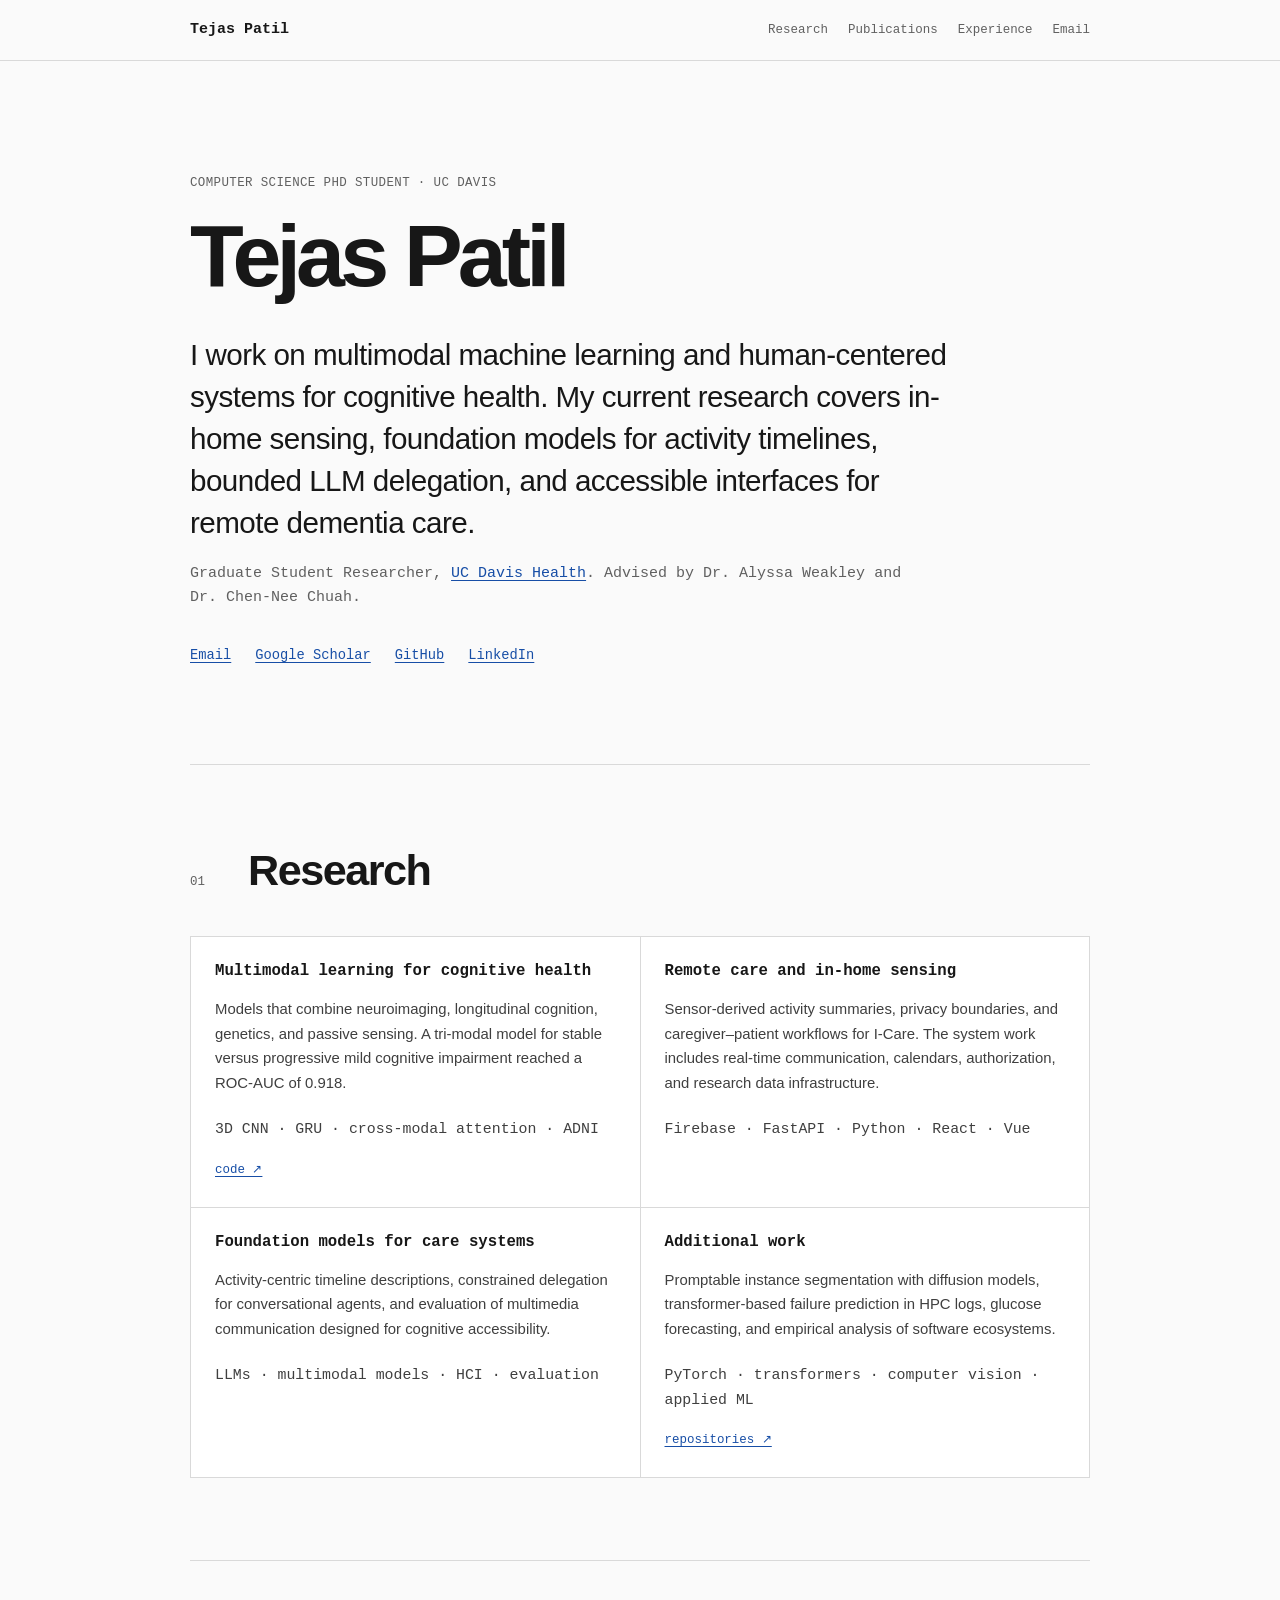
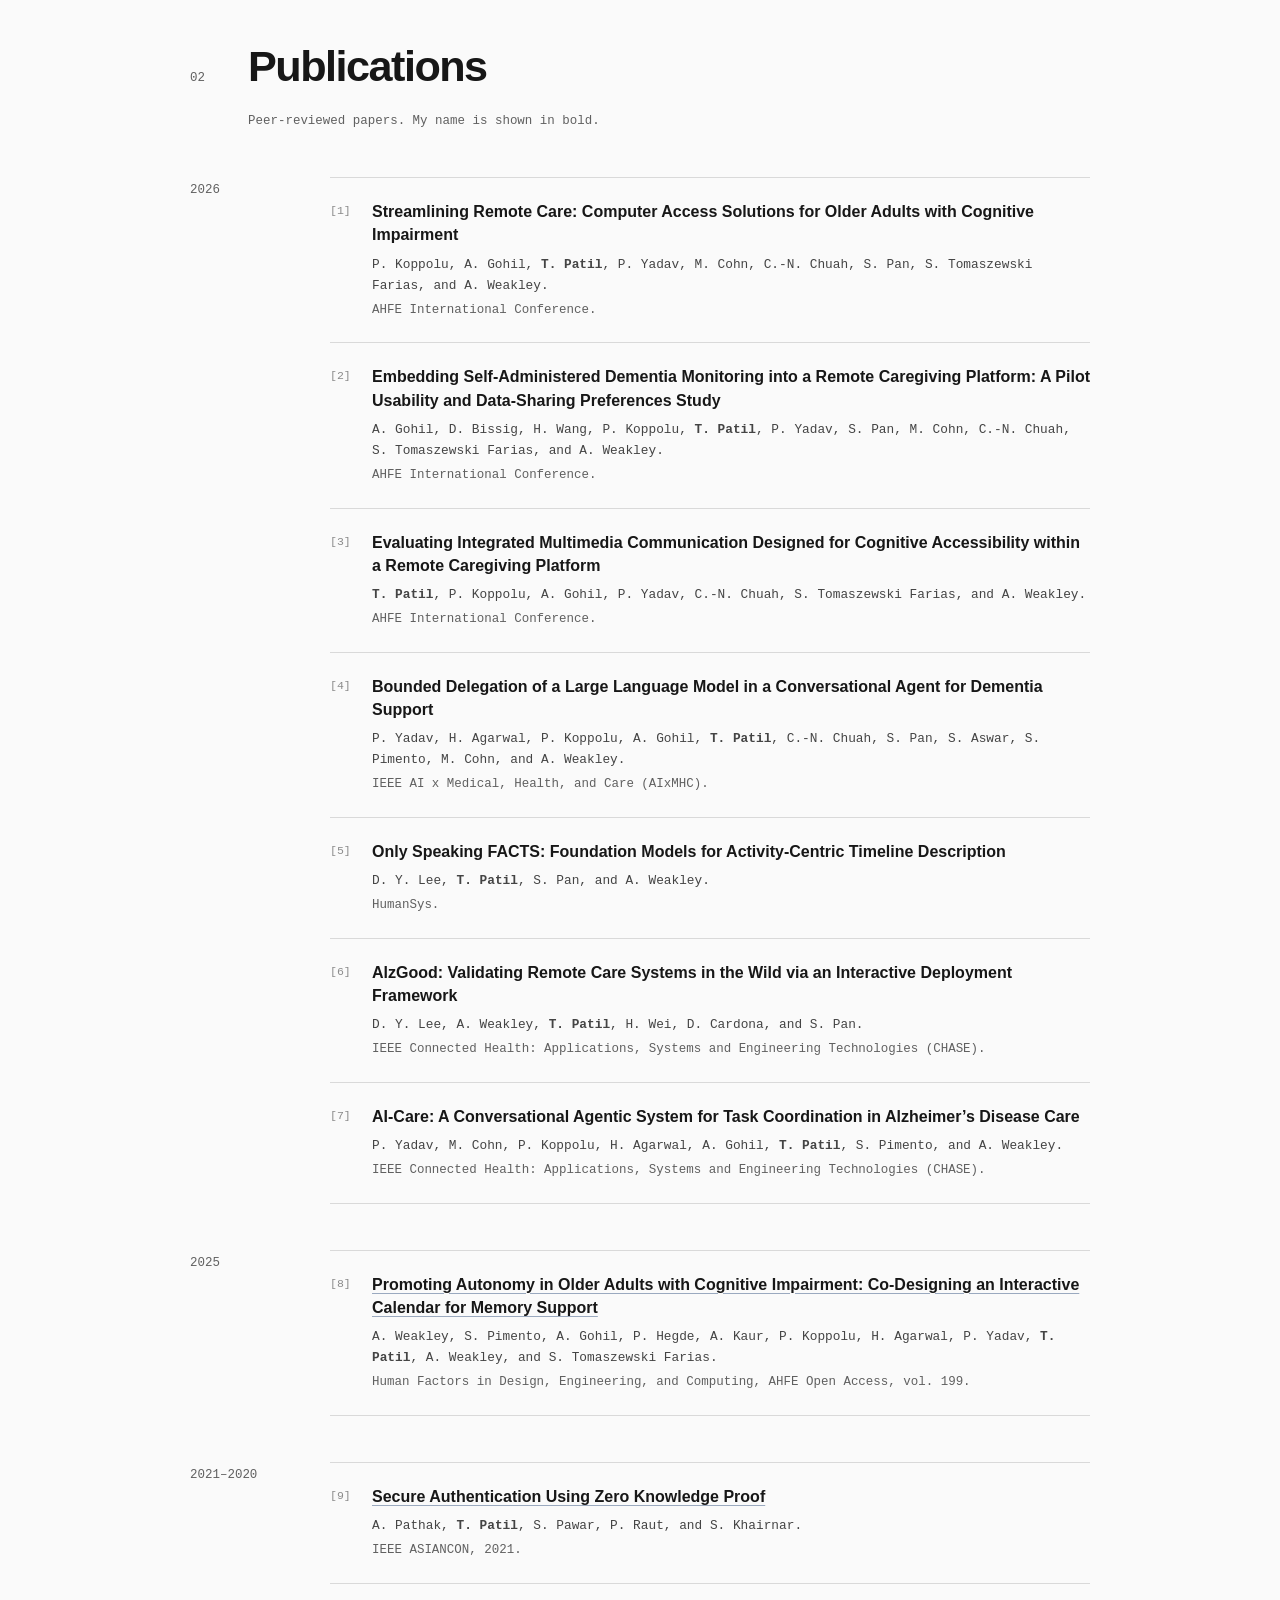
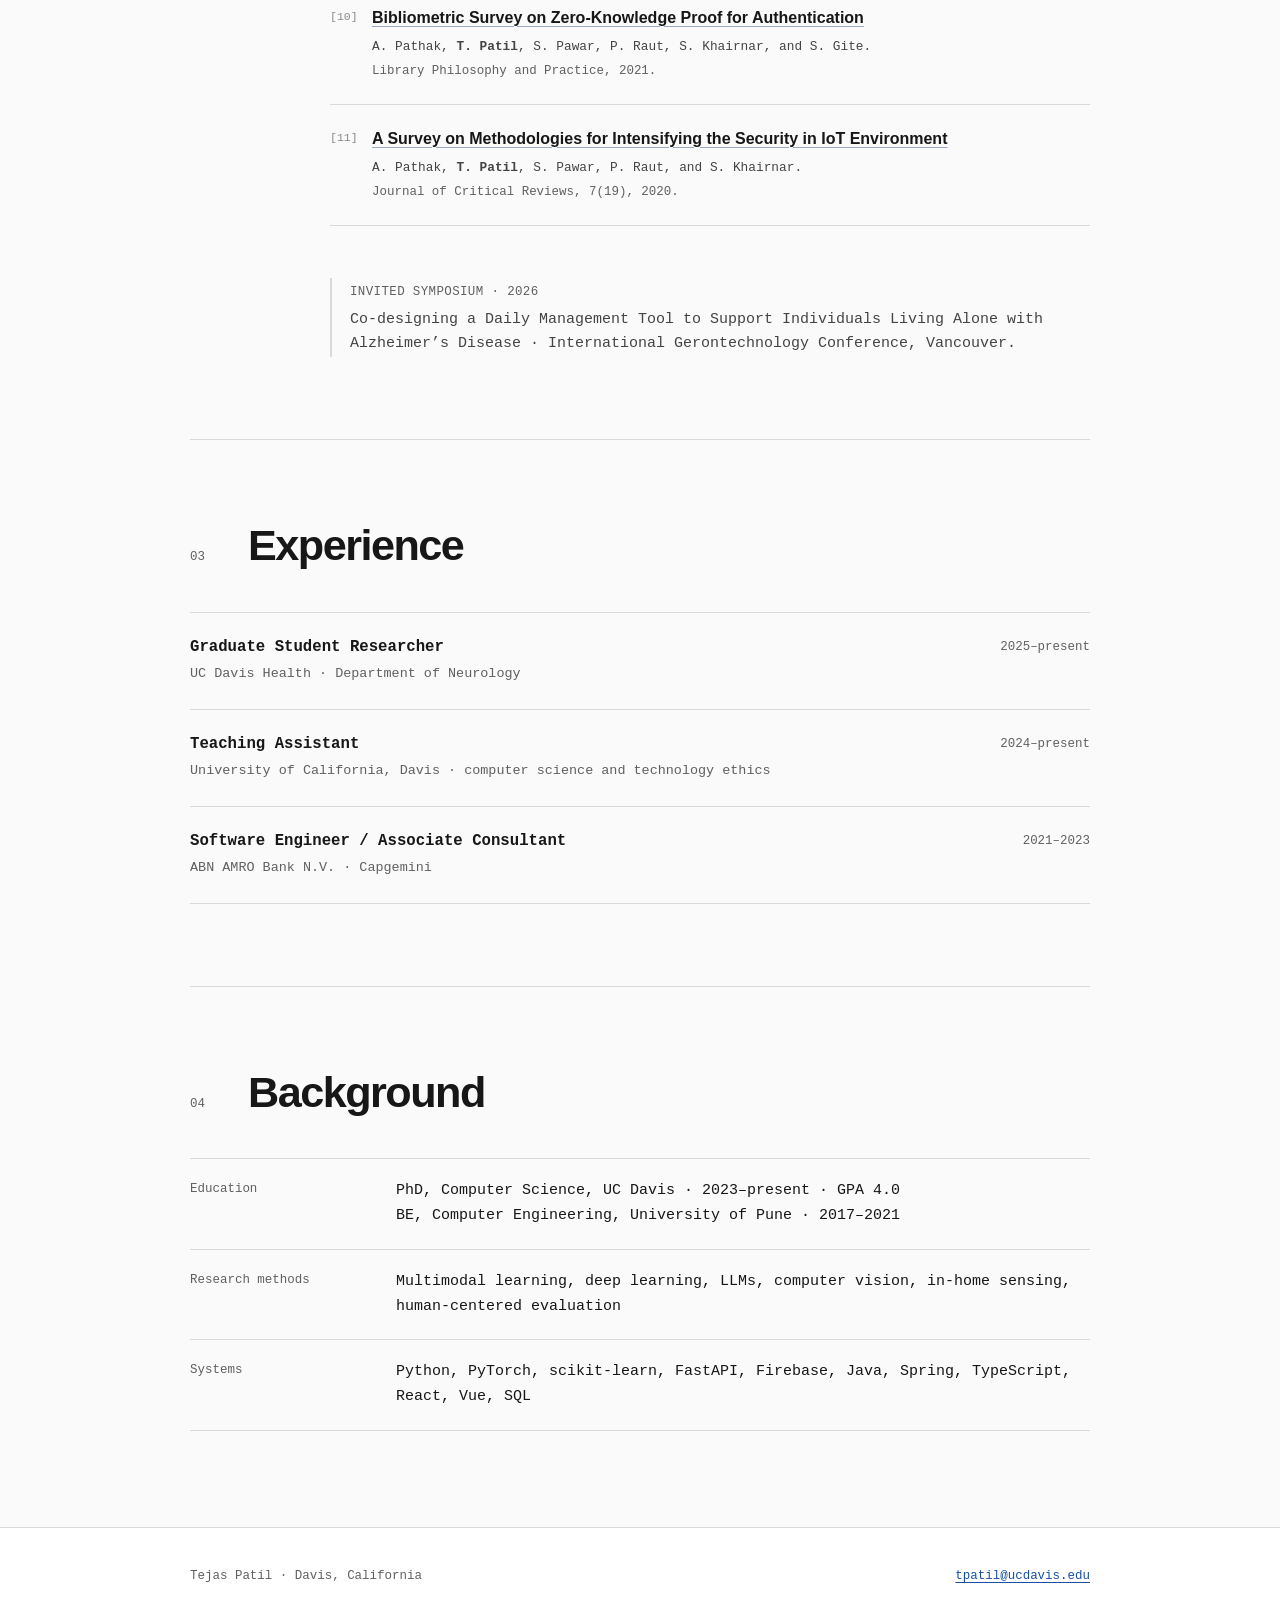
==== commit 019a6471: "Simplify research profile and update publications" ====
--- a/index.html
+++ b/index.html
@@ -3,334 +3,253 @@
   <head>
     <meta charset="utf-8" />
     <meta name="viewport" content="width=device-width, initial-scale=1" />
-    <title>Tejas Patil — AI &amp; Healthcare Researcher</title>
+    <title>Tejas Patil — Computer Science PhD Student</title>
     <meta
       name="description"
-      content="Tejas Patil is a Computer Science PhD student at UC Davis researching multimodal AI, human-centered sensing, and digital health systems for cognitive care."
+      content="Tejas Patil is a Computer Science PhD student at UC Davis working on multimodal machine learning, in-home sensing, and human-centered systems for cognitive health."
     />
-    <meta name="theme-color" content="#f5f3ec" />
+    <meta name="theme-color" content="#fafafa" />
     <link rel="canonical" href="https://tejassvpatil.github.io/" />
     <link rel="stylesheet" href="styles.css" />
-    <meta property="og:type" content="website" />
+    <meta property="og:type" content="profile" />
     <meta property="og:url" content="https://tejassvpatil.github.io/" />
-    <meta property="og:title" content="Tejas Patil — AI &amp; Healthcare Researcher" />
+    <meta property="og:title" content="Tejas Patil — Computer Science PhD Student" />
     <meta
       property="og:description"
-      content="PhD researcher building multimodal and human-centered AI systems for cognitive health and real-world care."
+      content="Multimodal machine learning, in-home sensing, and human-centered systems for cognitive health."
     />
-    <meta property="og:image" content="https://tejassvpatil.github.io/og.png" />
-    <meta name="twitter:card" content="summary_large_image" />
-    <meta name="twitter:title" content="Tejas Patil — AI &amp; Healthcare Researcher" />
-    <meta
-      name="twitter:description"
-      content="PhD researcher building multimodal and human-centered AI systems for cognitive health and real-world care."
-    />
-    <meta name="twitter:image" content="https://tejassvpatil.github.io/og.png" />
+    <meta name="twitter:card" content="summary" />
   </head>
 
   <body>
-    <a class="skip-link" href="#main">Skip to main content</a>
-
-    <header class="topbar">
-      <div class="shell nav-inner">
-        <a class="nav-brand" href="#top" aria-label="Tejas Patil, home"><span>TP</span> // research</a>
-        <nav class="nav-links" aria-label="Primary navigation">
+    <a class="skip-link" href="#main">Skip to content</a>
+
+    <header class="site-header">
+      <div class="wrap header-inner">
+        <a class="wordmark" href="#top">Tejas Patil</a>
+        <nav aria-label="Primary navigation">
           <a href="#research">Research</a>
           <a href="#publications">Publications</a>
           <a href="#experience">Experience</a>
-          <a href="#about">About</a>
-          <a class="nav-cta" href="mailto:tpatil@ucdavis.edu">Email</a>
+          <a href="mailto:tpatil@ucdavis.edu">Email</a>
         </nav>
       </div>
     </header>
 
     <main id="main">
-      <section class="shell hero" id="top">
-        <div>
-          <p class="eyebrow">PhD researcher · UC Davis Health</p>
-          <h1>AI for health,<br />built for <em>real life.</em></h1>
-          <p class="hero-copy">
-            I’m <strong>Tejas Patil</strong>, a Computer Science PhD student building multimodal machine learning and
-            human-centered systems for cognitive health, remote care, and caregiver support.
-          </p>
-          <div class="hero-actions">
-            <a class="button primary" href="#research">Explore research <span class="arrow">→</span></a>
-            <a class="button" href="https://scholar.google.com/citations?user=ULMuzloAAAAJ&amp;hl=en" target="_blank" rel="noopener">Google Scholar <span class="arrow">↗</span></a>
-            <a class="button" href="https://github.com/tejassvpatil" target="_blank" rel="noopener">GitHub <span class="arrow">↗</span></a>
-          </div>
-        </div>
-
-        <aside class="research-console" aria-label="Current research focus">
-          <div class="console-top">
-            <span class="label">Current research</span>
-            <span class="status-dot" aria-hidden="true"></span>
-          </div>
-          <svg class="signal" viewBox="0 0 320 96" role="img" aria-label="Abstract signal trace">
-            <path d="M0 55 H52 L66 54 L75 59 L86 41 L96 67 L108 22 L120 75 L132 48 L144 55 H166 L181 41 L194 52 L212 29 L230 57 L246 43 L263 47 L282 25 L301 39 L320 28" fill="none" stroke="#1757b8" stroke-width="2" vector-effect="non-scaling-stroke" />
-            <circle cx="108" cy="22" r="3.5" fill="#c85d48" />
-            <circle cx="212" cy="29" r="3.5" fill="#c85d48" />
-            <path d="M0 84 H320" fill="none" stroke="#d6d4ca" stroke-width="1" stroke-dasharray="3 5" />
-          </svg>
-          <ol class="focus-list">
-            <li>Multimodal learning for cognitive health</li>
-            <li>Human-centered AI for caregiving</li>
-            <li>In-home sensing and digital health</li>
-          </ol>
-          <div class="console-foot"><span class="status-dot" aria-hidden="true"></span> open to research collaborations</div>
-        </aside>
-      </section>
-
-      <div class="shell facts" aria-label="Profile highlights">
-        <div class="fact"><strong>PhD</strong><span>Computer Science · UC Davis</span></div>
-        <div class="fact"><strong>6</strong><span>research publications &amp; submissions</span></div>
-        <div class="fact"><strong>4.0</strong><span>graduate GPA</span></div>
-        <div class="fact"><strong>30%</strong><span>faster I-Care system responsiveness</span></div>
-      </div>
-
-      <section class="section shell" id="research">
-        <div class="section-grid">
-          <p class="section-kicker">01 / Research</p>
-          <div>
-            <h2 class="section-title">Researching intelligence that works beyond the benchmark.</h2>
-
-            <div class="agenda-grid" aria-label="Research agenda">
-              <article class="agenda-item">
-                <span class="mono">R.01</span>
-                <h3>Multimodal AI for cognitive health</h3>
-                <p>Fusing imaging, longitudinal cognition, genetics, and sensor signals to model disease trajectories and everyday function.</p>
-              </article>
-              <article class="agenda-item">
-                <span class="mono">R.02</span>
-                <h3>Human-centered care systems</h3>
-                <p>Designing accessible tools that support autonomy, coordination, and trust for older adults and remote caregivers.</p>
-              </article>
-              <article class="agenda-item">
-                <span class="mono">R.03</span>
-                <h3>Deployable digital health</h3>
-                <p>Building privacy-aware sensing and software infrastructure that can survive the constraints of real homes and clinical research.</p>
-              </article>
-            </div>
-
-            <div class="project-list" aria-label="Selected research projects">
-              <article class="project">
-                <span class="project-index">P.01</span>
-                <div>
-                  <h3>Multimodal prediction of Alzheimer’s disease progression</h3>
-                  <p>Integrated T1-weighted MRI, longitudinal cognitive scores, and genetic risk factors using modality-specific encoders and cross-modal attention to distinguish stable from progressive mild cognitive impairment.</p>
-                  <div class="tags"><span class="tag">3D CNN</span><span class="tag">GRU</span><span class="tag">cross-modal attention</span><span class="tag">ADNI</span></div>
-                </div>
-                <div class="project-aside">
-                  <div class="metric">0.918<small>tri-modal ROC-AUC</small></div>
-                  <a class="text-link" href="https://github.com/tejassvpatil/multimodal-alzheimers-prediction" target="_blank" rel="noopener">View code <span class="arrow">↗</span></a>
-                </div>
-              </article>
-
-              <article class="project">
-                <span class="project-index">P.02</span>
-                <div>
-                  <h3>I-Care: remote caregiving and in-home sensing</h3>
-                  <p>Building caregiver-patient workflows, privacy-preserving sensor summaries, and clinical research infrastructure for cognitively accessible remote care. The work spans real-time communication, calendar coordination, authorization, and multimodal sensing.</p>
-                  <div class="tags"><span class="tag">digital health</span><span class="tag">human-centered AI</span><span class="tag">Firebase</span><span class="tag">FastAPI</span></div>
-                </div>
-                <div class="project-aside">
-                  <div class="metric">30%<small>responsiveness improvement</small></div>
-                  <a class="text-link" href="https://doi.org/10.54941/ahfe1006972" target="_blank" rel="noopener">Related paper <span class="arrow">↗</span></a>
-                </div>
-              </article>
-
-              <article class="project">
-                <span class="project-index">P.03</span>
-                <div>
-                  <h3>Zero-shot promptable instance segmentation</h3>
-                  <p>Repurposed a pretrained Stable Diffusion U-Net as a deterministic, one-step image segmenter, adding multi-point positive and negative prompting and benchmarking against Segment Anything on COCO.</p>
-                  <div class="tags"><span class="tag">diffusion models</span><span class="tag">vision</span><span class="tag">promptable segmentation</span><span class="tag">COCO</span></div>
-                </div>
-                <div class="project-aside">
-                  <div class="metric">1 step<small>deterministic inference</small></div>
-                  <a class="text-link" href="https://github.com/tejassvpatil/semantic-image-segmentation/blob/main/Image_Seg_for_VLM.pdf" target="_blank" rel="noopener">Read report <span class="arrow">↗</span></a>
-                </div>
-              </article>
-            </div>
-
-            <div class="more-work" aria-label="Additional research projects">
-              <article class="mini-project">
-                <span class="mono label">2024 · ML for health</span>
-                <h4>One-hour-ahead blood glucose prediction for Type 1 diabetes</h4>
-                <a class="text-link" href="https://github.com/anirudh-r-hub/stats221project" target="_blank" rel="noopener">GitHub <span class="arrow">↗</span></a>
-              </article>
-              <article class="mini-project">
-                <span class="mono label">2024 · Transformers</span>
-                <h4>Failure prediction in high-performance computing logs</h4>
-                <a class="text-link" href="https://github.com/allisonaustin/log-transformers" target="_blank" rel="noopener">GitHub <span class="arrow">↗</span></a>
-              </article>
-              <article class="mini-project">
-                <span class="mono label">2024 · Empirical software</span>
-                <h4>Threat and growth patterns across 30,000 NPM packages</h4>
-                <a class="text-link" href="https://github.com/vaishnavikosuri/Study-on-npm-ecosystem" target="_blank" rel="noopener">GitHub <span class="arrow">↗</span></a>
-              </article>
-            </div>
-          </div>
-        </div>
-      </section>
-
-      <section class="section shell" id="publications">
-        <div class="section-grid">
-          <p class="section-kicker">02 / Publications</p>
-          <div>
-            <h2 class="section-title">Work across remote care, cognitive support, and trustworthy systems.</h2>
-            <ol class="publication-list">
-              <li class="publication">
-                <span class="publication-year">2026</span>
-                <div>
-                  <h3>AlzGood: Validating Remote Care Systems in the Wild via an Interactive Deployment Framework</h3>
-                  <p>D. Y. Lee, A. M. Weakley, <strong>Tejas Patil</strong>, H. Wei, D. Cardona, and S. Pan · IEEE/ACM CHASE Workshop</p>
-                </div>
-                <span class="publication-status submitted">Submitted</span>
-              </li>
-              <li class="publication">
-                <span class="publication-year">2026</span>
-                <div>
-                  <h3>AI-Care: A Conversational Agentic System for Task Coordination in Alzheimer’s Disease Care</h3>
-                  <p>P. Yadav, M. Cohn, P. Koppolu, H. Agarwal, A. Gohil, <strong>Tejas Patil</strong>, S. Pimento, and A. Weakley · IEEE/ACM CHASE Workshop</p>
-                </div>
-                <span class="publication-status submitted">Submitted</span>
-              </li>
-              <li class="publication">
-                <span class="publication-year">2025</span>
-                <div>
-                  <h3><a href="https://doi.org/10.54941/ahfe1006972" target="_blank" rel="noopener">Promoting Autonomy in Older Adults with Cognitive Impairment: Co-Designing an Interactive Calendar for Memory Support</a></h3>
-                  <p>A. Weakley et al., including <strong>Tejas Patil</strong> · Human Factors in Design, Engineering, and Computing, AHFE Open Access, vol. 199</p>
-                </div>
-                <span class="publication-status">Published</span>
-              </li>
-              <li class="publication">
-                <span class="publication-year">2021</span>
-                <div>
-                  <h3><a href="https://doi.org/10.1109/ASIANCON51346.2021.9544807" target="_blank" rel="noopener">Secure Authentication using Zero Knowledge Proof</a></h3>
-                  <p>A. Pathak, <strong>Tejas Patil</strong>, S. Pawar, P. Raut, and S. Khairnar · IEEE ASIANCON</p>
-                </div>
-                <span class="publication-status">Published</span>
-              </li>
-              <li class="publication">
-                <span class="publication-year">2021</span>
-                <div>
-                  <h3><a href="https://digitalcommons.unl.edu/libphilprac/5046" target="_blank" rel="noopener">Bibliometric Survey on Zero-Knowledge Proof for Authentication</a></h3>
-                  <p>A. Pathak, <strong>Tejas Patil</strong>, S. Pawar, P. Raut, S. Khairnar, and S. Gite · Library Philosophy and Practice</p>
-                </div>
-                <span class="publication-status">Published</span>
-              </li>
-              <li class="publication">
-                <span class="publication-year">2020</span>
-                <div>
-                  <h3><a href="https://drive.google.com/file/d/1fbdHTVlFXUf0c9Ucc7XEIxZUzG8KQJUQ/view" target="_blank" rel="noopener">A Survey on Methodologies for Intensifying the Security in IoT Environment</a></h3>
-                  <p>A. Pathak, <strong>Tejas Patil</strong>, S. Pawar, P. Raut, and S. Khairnar · Journal of Critical Reviews, vol. 7, no. 19</p>
-                </div>
-                <span class="publication-status">Published</span>
-              </li>
-            </ol>
-            <div class="link-row">
-              <a class="button" href="https://scholar.google.com/citations?user=ULMuzloAAAAJ&amp;hl=en" target="_blank" rel="noopener">Full record on Google Scholar <span class="arrow">↗</span></a>
-            </div>
-          </div>
-        </div>
-      </section>
-
-      <section class="section shell" id="experience">
-        <div class="section-grid">
-          <p class="section-kicker">03 / Experience</p>
-          <div>
-            <h2 class="section-title">Research depth, backed by systems experience.</h2>
-            <div class="timeline">
-              <article class="timeline-item">
-                <div>
-                  <h3>Graduate Student Researcher</h3>
-                  <p class="place">UC Davis Health · Department of Neurology</p>
-                  <p class="description">Developing AI, sensing, and software systems for remote caregiving and clinical research in the Everyday Cognition and Resilient Aging Lab.</p>
-                </div>
-                <time datetime="2025-03">Mar 2025 — present</time>
-              </article>
-              <article class="timeline-item">
-                <div>
-                  <h3>Teaching Assistant</h3>
-                  <p class="place">University of California, Davis</p>
-                  <p class="description">Teaching computer science and technology ethics, leading discussions and office hours, and mentoring students. Rated 5/5 for ECS 188 and nominated for an Outstanding Graduate Teaching Assistant Award.</p>
-                </div>
-                <time datetime="2024-08">Aug 2024 — present</time>
-              </article>
-              <article class="timeline-item">
-                <div>
-                  <h3>Software Engineer / Associate Consultant</h3>
-                  <p class="place">ABN AMRO Bank N.V. · Capgemini</p>
-                  <p class="description">Built Java services, REST APIs, and customer-facing banking workflows, contributing to a 60% improvement in key conversion metrics and a 40% reduction in Customer Effort Score.</p>
-                </div>
-                <time datetime="2021-08">Aug 2021 — Aug 2023</time>
-              </article>
-              <article class="timeline-item">
-                <div>
-                  <h3>Undergraduate Researcher</h3>
-                  <p class="place">University of Pune</p>
-                  <p class="description">Studied zero-knowledge authentication and IoT security, co-authoring three papers spanning system design, bibliometric analysis, and security methodology.</p>
-                </div>
-                <time datetime="2019-12">Dec 2019 — Jun 2021</time>
-              </article>
-            </div>
-          </div>
-        </div>
-      </section>
-
-      <section class="section shell" id="about">
-        <div class="section-grid">
-          <p class="section-kicker">04 / About</p>
-          <div>
-            <h2 class="section-title">A computer scientist interested in the messy middle between models and people.</h2>
-            <div class="profile-grid">
-              <div class="profile-copy">
-                <p>My research asks how AI systems can become useful, trustworthy parts of everyday care—not just high-performing models in isolation.</p>
-                <p>I’m a PhD student in Computer Science at UC Davis, advised by Dr. Alyssa Weakley and Dr. Chen-Nee Chuah. At UC Davis Health, I work across machine learning, human-computer interaction, sensing, and production software to support cognitive health and remote caregiving.</p>
-                <p>Before graduate school, I was a software engineer building commercial banking platforms. That background still shapes how I work: I care about evaluation, but I also care about privacy boundaries, system responsiveness, failure modes, and whether a tool fits into a person’s actual day.</p>
-                <div class="link-row">
-                  <a class="text-link" href="mailto:tpatil@ucdavis.edu">tpatil@ucdavis.edu <span class="arrow">→</span></a>
-                  <a class="text-link" href="https://www.linkedin.com/in/tejas-svpatil" target="_blank" rel="noopener">LinkedIn <span class="arrow">↗</span></a>
-                </div>
-              </div>
-              <dl class="profile-details">
-                <div><dt>Education</dt><dd>PhD, Computer Science · UC Davis · GPA 4.0</dd></div>
-                <div><dt>Advisors</dt><dd>Dr. Alyssa Weakley · Dr. Chen-Nee Chuah</dd></div>
-                <div><dt>Methods</dt><dd>Multimodal learning · deep learning · sensing · human-centered design</dd></div>
-                <div><dt>Systems</dt><dd>PyTorch · Python · FastAPI · Firebase · React · Vue</dd></div>
-                <div><dt>Recognition</dt><dd>Outstanding GTA Award nomination · Capgemini Rising Star</dd></div>
-                <div><dt>Location</dt><dd>Davis, California</dd></div>
-              </dl>
-            </div>
-          </div>
-        </div>
-      </section>
-
-      <section class="cta" id="contact">
-        <div class="shell cta-inner">
-          <div>
-            <p class="eyebrow">Let’s work on something consequential</p>
-            <h2 class="cta-title">Interested in AI that can hold up in the real world?</h2>
-          </div>
-          <a class="button" href="mailto:tpatil@ucdavis.edu">Start a conversation <span class="arrow">→</span></a>
-        </div>
-      </section>
-    </main>
-
-    <footer>
-      <div class="shell footer-inner">
-        <span class="footer-note">© <span id="year">2026</span> Tejas Patil · Davis, CA</span>
-        <div class="footer-links">
-          <a href="https://scholar.google.com/citations?user=ULMuzloAAAAJ&amp;hl=en" target="_blank" rel="noopener">Scholar</a>
+      <section class="wrap intro" id="top">
+        <p class="label">Computer Science PhD student · UC Davis</p>
+        <h1>Tejas Patil</h1>
+        <p class="lead">
+          I work on multimodal machine learning and human-centered systems for cognitive health. My current
+          research covers in-home sensing, foundation models for activity timelines, bounded LLM delegation,
+          and accessible interfaces for remote dementia care.
+        </p>
+        <p class="affiliation">
+          Graduate Student Researcher, <a href="https://health.ucdavis.edu/neurology/" target="_blank" rel="noopener">UC Davis Health</a>.
+          Advised by Dr. Alyssa Weakley and Dr. Chen-Nee Chuah.
+        </p>
+        <div class="links" aria-label="Profile links">
+          <a href="mailto:tpatil@ucdavis.edu">Email</a>
+          <a href="https://scholar.google.com/citations?user=ULMuzloAAAAJ&amp;hl=en" target="_blank" rel="noopener">Google Scholar</a>
           <a href="https://github.com/tejassvpatil" target="_blank" rel="noopener">GitHub</a>
           <a href="https://www.linkedin.com/in/tejas-svpatil" target="_blank" rel="noopener">LinkedIn</a>
         </div>
+      </section>
+
+      <section class="wrap section" id="research">
+        <div class="section-heading">
+          <p class="index">01</p>
+          <h2>Research</h2>
+        </div>
+
+        <div class="research-grid">
+          <article>
+            <h3>Multimodal learning for cognitive health</h3>
+            <p>
+              Models that combine neuroimaging, longitudinal cognition, genetics, and passive sensing. A
+              tri-modal model for stable versus progressive mild cognitive impairment reached a ROC-AUC of 0.918.
+            </p>
+            <p class="methods">3D CNN · GRU · cross-modal attention · ADNI</p>
+            <a href="https://github.com/tejassvpatil/multimodal-alzheimers-prediction" target="_blank" rel="noopener">code ↗</a>
+          </article>
+
+          <article>
+            <h3>Remote care and in-home sensing</h3>
+            <p>
+              Sensor-derived activity summaries, privacy boundaries, and caregiver–patient workflows for I-Care.
+              The system work includes real-time communication, calendars, authorization, and research data infrastructure.
+            </p>
+            <p class="methods">Firebase · FastAPI · Python · React · Vue</p>
+          </article>
+
+          <article>
+            <h3>Foundation models for care systems</h3>
+            <p>
+              Activity-centric timeline descriptions, constrained delegation for conversational agents, and
+              evaluation of multimedia communication designed for cognitive accessibility.
+            </p>
+            <p class="methods">LLMs · multimodal models · HCI · evaluation</p>
+          </article>
+
+          <article>
+            <h3>Additional work</h3>
+            <p>
+              Promptable instance segmentation with diffusion models, transformer-based failure prediction in
+              HPC logs, glucose forecasting, and empirical analysis of software ecosystems.
+            </p>
+            <p class="methods">PyTorch · transformers · computer vision · applied ML</p>
+            <a href="https://github.com/tejassvpatil" target="_blank" rel="noopener">repositories ↗</a>
+          </article>
+        </div>
+      </section>
+
+      <section class="wrap section" id="publications">
+        <div class="section-heading">
+          <p class="index">02</p>
+          <h2>Publications</h2>
+        </div>
+
+        <p class="section-note">Peer-reviewed papers. My name is shown in bold.</p>
+
+        <div class="pub-year">
+          <h3>2026</h3>
+          <ol class="publication-list">
+            <li>
+              <p class="paper-title">Streamlining Remote Care: Computer Access Solutions for Older Adults with Cognitive Impairment</p>
+              <p>P. Koppolu, A. Gohil, <strong>T. Patil</strong>, P. Yadav, M. Cohn, C.-N. Chuah, S. Pan, S. Tomaszewski Farias, and A. Weakley.</p>
+              <p class="venue">AHFE International Conference.</p>
+            </li>
+            <li>
+              <p class="paper-title">Embedding Self-Administered Dementia Monitoring into a Remote Caregiving Platform: A Pilot Usability and Data-Sharing Preferences Study</p>
+              <p>A. Gohil, D. Bissig, H. Wang, P. Koppolu, <strong>T. Patil</strong>, P. Yadav, S. Pan, M. Cohn, C.-N. Chuah, S. Tomaszewski Farias, and A. Weakley.</p>
+              <p class="venue">AHFE International Conference.</p>
+            </li>
+            <li>
+              <p class="paper-title">Evaluating Integrated Multimedia Communication Designed for Cognitive Accessibility within a Remote Caregiving Platform</p>
+              <p><strong>T. Patil</strong>, P. Koppolu, A. Gohil, P. Yadav, C.-N. Chuah, S. Tomaszewski Farias, and A. Weakley.</p>
+              <p class="venue">AHFE International Conference.</p>
+            </li>
+            <li>
+              <p class="paper-title">Bounded Delegation of a Large Language Model in a Conversational Agent for Dementia Support</p>
+              <p>P. Yadav, H. Agarwal, P. Koppolu, A. Gohil, <strong>T. Patil</strong>, C.-N. Chuah, S. Pan, S. Aswar, S. Pimento, M. Cohn, and A. Weakley.</p>
+              <p class="venue">IEEE AI x Medical, Health, and Care (AIxMHC).</p>
+            </li>
+            <li>
+              <p class="paper-title">Only Speaking FACTS: Foundation Models for Activity-Centric Timeline Description</p>
+              <p>D. Y. Lee, <strong>T. Patil</strong>, S. Pan, and A. Weakley.</p>
+              <p class="venue">HumanSys.</p>
+            </li>
+            <li>
+              <p class="paper-title">AlzGood: Validating Remote Care Systems in the Wild via an Interactive Deployment Framework</p>
+              <p>D. Y. Lee, A. Weakley, <strong>T. Patil</strong>, H. Wei, D. Cardona, and S. Pan.</p>
+              <p class="venue">IEEE Connected Health: Applications, Systems and Engineering Technologies (CHASE).</p>
+            </li>
+            <li>
+              <p class="paper-title">AI-Care: A Conversational Agentic System for Task Coordination in Alzheimer’s Disease Care</p>
+              <p>P. Yadav, M. Cohn, P. Koppolu, H. Agarwal, A. Gohil, <strong>T. Patil</strong>, S. Pimento, and A. Weakley.</p>
+              <p class="venue">IEEE Connected Health: Applications, Systems and Engineering Technologies (CHASE).</p>
+            </li>
+          </ol>
+        </div>
+
+        <div class="pub-year">
+          <h3>2025</h3>
+          <ol class="publication-list" start="8">
+            <li>
+              <p class="paper-title"><a href="https://doi.org/10.54941/ahfe1006972" target="_blank" rel="noopener">Promoting Autonomy in Older Adults with Cognitive Impairment: Co-Designing an Interactive Calendar for Memory Support</a></p>
+              <p>A. Weakley, S. Pimento, A. Gohil, P. Hegde, A. Kaur, P. Koppolu, H. Agarwal, P. Yadav, <strong>T. Patil</strong>, A. Weakley, and S. Tomaszewski Farias.</p>
+              <p class="venue">Human Factors in Design, Engineering, and Computing, AHFE Open Access, vol. 199.</p>
+            </li>
+          </ol>
+        </div>
+
+        <div class="pub-year">
+          <h3>2021–2020</h3>
+          <ol class="publication-list" start="9">
+            <li>
+              <p class="paper-title"><a href="https://doi.org/10.1109/ASIANCON51346.2021.9544807" target="_blank" rel="noopener">Secure Authentication Using Zero Knowledge Proof</a></p>
+              <p>A. Pathak, <strong>T. Patil</strong>, S. Pawar, P. Raut, and S. Khairnar.</p>
+              <p class="venue">IEEE ASIANCON, 2021.</p>
+            </li>
+            <li>
+              <p class="paper-title"><a href="https://digitalcommons.unl.edu/libphilprac/5046" target="_blank" rel="noopener">Bibliometric Survey on Zero-Knowledge Proof for Authentication</a></p>
+              <p>A. Pathak, <strong>T. Patil</strong>, S. Pawar, P. Raut, S. Khairnar, and S. Gite.</p>
+              <p class="venue">Library Philosophy and Practice, 2021.</p>
+            </li>
+            <li>
+              <p class="paper-title"><a href="https://drive.google.com/file/d/1fbdHTVlFXUf0c9Ucc7XEIxZUzG8KQJUQ/view" target="_blank" rel="noopener">A Survey on Methodologies for Intensifying the Security in IoT Environment</a></p>
+              <p>A. Pathak, <strong>T. Patil</strong>, S. Pawar, P. Raut, and S. Khairnar.</p>
+              <p class="venue">Journal of Critical Reviews, 7(19), 2020.</p>
+            </li>
+          </ol>
+        </div>
+
+        <p class="presentation-note">
+          <span class="label">Invited symposium · 2026</span><br />
+          Co-designing a Daily Management Tool to Support Individuals Living Alone with Alzheimer’s Disease · International Gerontechnology Conference, Vancouver.
+        </p>
+      </section>
+
+      <section class="wrap section" id="experience">
+        <div class="section-heading">
+          <p class="index">03</p>
+          <h2>Experience</h2>
+        </div>
+
+        <div class="roles">
+          <article>
+            <div>
+              <h3>Graduate Student Researcher</h3>
+              <p>UC Davis Health · Department of Neurology</p>
+            </div>
+            <time datetime="2025-03">2025–present</time>
+          </article>
+          <article>
+            <div>
+              <h3>Teaching Assistant</h3>
+              <p>University of California, Davis · computer science and technology ethics</p>
+            </div>
+            <time datetime="2024-08">2024–present</time>
+          </article>
+          <article>
+            <div>
+              <h3>Software Engineer / Associate Consultant</h3>
+              <p>ABN AMRO Bank N.V. · Capgemini</p>
+            </div>
+            <time datetime="2021-08">2021–2023</time>
+          </article>
+        </div>
+      </section>
+
+      <section class="wrap section compact" id="background">
+        <div class="section-heading">
+          <p class="index">04</p>
+          <h2>Background</h2>
+        </div>
+        <dl class="background-list">
+          <div>
+            <dt>Education</dt>
+            <dd>PhD, Computer Science, UC Davis · 2023–present · GPA 4.0<br />BE, Computer Engineering, University of Pune · 2017–2021</dd>
+          </div>
+          <div>
+            <dt>Research methods</dt>
+            <dd>Multimodal learning, deep learning, LLMs, computer vision, in-home sensing, human-centered evaluation</dd>
+          </div>
+          <div>
+            <dt>Systems</dt>
+            <dd>Python, PyTorch, scikit-learn, FastAPI, Firebase, Java, Spring, TypeScript, React, Vue, SQL</dd>
+          </div>
+        </dl>
+      </section>
+    </main>
+
+    <footer>
+      <div class="wrap footer-inner">
+        <p>Tejas Patil · Davis, California</p>
+        <p><a href="mailto:tpatil@ucdavis.edu">tpatil@ucdavis.edu</a></p>
       </div>
     </footer>
-
-    <script>
-      document.getElementById("year").textContent = new Date().getFullYear();
-    </script>
 
     <script type="application/ld+json">
       {
@@ -338,31 +257,24 @@
         "@type": "Person",
         "name": "Tejas Patil",
         "url": "https://tejassvpatil.github.io/",
-        "jobTitle": "PhD Researcher in AI and Healthcare",
+        "jobTitle": "Computer Science PhD Student",
         "email": "mailto:tpatil@ucdavis.edu",
-        "address": {
-          "@type": "PostalAddress",
-          "addressLocality": "Davis",
-          "addressRegion": "CA",
-          "addressCountry": "US"
-        },
         "affiliation": [
           { "@type": "CollegeOrUniversity", "name": "University of California, Davis" },
           { "@type": "Organization", "name": "UC Davis Health" }
         ],
-        "alumniOf": { "@type": "CollegeOrUniversity", "name": "University of Pune" },
         "sameAs": [
           "https://www.linkedin.com/in/tejas-svpatil",
           "https://scholar.google.com/citations?user=ULMuzloAAAAJ&hl=en",
           "https://github.com/tejassvpatil"
         ],
         "knowsAbout": [
-          "Artificial intelligence in healthcare",
           "Multimodal machine learning",
           "Cognitive health",
+          "In-home sensing",
+          "Foundation models",
           "Human-centered computing",
-          "Digital health",
-          "Remote caregiving"
+          "Digital health"
         ]
       }
     </script>
--- a/styles.css
+++ b/styles.css
@@ -1,16 +1,11 @@
 :root {
-  --paper: #f5f3ec;
-  --paper-raised: #fbfaf6;
-  --ink: #10213d;
-  --muted: #5d6978;
-  --blue: #1757b8;
-  --blue-soft: #e9f0fb;
-  --coral: #c85d48;
-  --green: #2d7a5f;
-  --line: #d6d4ca;
-  --line-dark: #b8bdc3;
-  --shadow: 0 20px 60px rgba(16, 33, 61, 0.07);
-  --max: 1120px;
+  --bg: #fafafa;
+  --surface: #ffffff;
+  --text: #171717;
+  --muted: #606060;
+  --line: #d9d9d9;
+  --link: #174ea6;
+  --max: 900px;
 }
 
 * { box-sizing: border-box; }
@@ -19,24 +14,30 @@
 
 body {
   margin: 0;
-  color: var(--ink);
-  background-color: var(--paper);
-  background-image:
-    linear-gradient(rgba(16, 33, 61, 0.028) 1px, transparent 1px),
-    linear-gradient(90deg, rgba(16, 33, 61, 0.028) 1px, transparent 1px);
-  background-size: 28px 28px;
-  font-family: Inter, ui-sans-serif, -apple-system, BlinkMacSystemFont, "Segoe UI", sans-serif;
-  font-size: 16px;
+  color: var(--text);
+  background: var(--bg);
+  font-family: ui-monospace, "SFMono-Regular", Menlo, Monaco, Consolas, "Liberation Mono", monospace;
+  font-size: 15px;
   line-height: 1.65;
   -webkit-font-smoothing: antialiased;
 }
 
-a { color: inherit; }
-
-a:focus-visible,
-button:focus-visible {
-  outline: 3px solid rgba(23, 87, 184, 0.35);
+a {
+  color: var(--link);
+  text-underline-offset: 3px;
+  text-decoration-thickness: 1px;
+}
+
+a:hover { text-decoration-thickness: 2px; }
+
+a:focus-visible {
+  outline: 2px solid var(--link);
   outline-offset: 4px;
+}
+
+.wrap {
+  width: min(calc(100% - 40px), var(--max));
+  margin: 0 auto;
 }
 
 .skip-link {
@@ -44,826 +45,340 @@
   z-index: 100;
   top: 12px;
   left: 12px;
-  transform: translateY(-160%);
-  padding: 8px 12px;
+  transform: translateY(-180%);
+  padding: 7px 10px;
   color: #fff;
-  background: var(--blue);
-  border-radius: 4px;
+  background: var(--link);
 }
 
 .skip-link:focus { transform: translateY(0); }
 
-.shell {
-  width: min(calc(100% - 40px), var(--max));
-  margin: 0 auto;
-}
-
-.mono,
-.section-kicker,
-.eyebrow,
-.nav-brand,
-.label,
-.project-index,
-.publication-year,
-.footer-note {
-  font-family: "SFMono-Regular", Consolas, "Liberation Mono", monospace;
-  letter-spacing: 0.055em;
-}
-
-.topbar {
-  position: sticky;
-  z-index: 20;
-  top: 0;
-  border-bottom: 1px solid rgba(184, 189, 195, 0.8);
-  background: rgba(245, 243, 236, 0.9);
-  backdrop-filter: blur(14px);
-}
-
-.nav-inner {
-  min-height: 70px;
+.site-header {
+  border-bottom: 1px solid var(--line);
+  background: rgba(250, 250, 250, 0.96);
+}
+
+.header-inner {
+  min-height: 60px;
   display: flex;
   align-items: center;
   justify-content: space-between;
-  gap: 24px;
-}
-
-.nav-brand {
-  font-size: 0.78rem;
+  gap: 28px;
+}
+
+.wordmark {
+  color: var(--text);
   font-weight: 700;
   text-decoration: none;
-  text-transform: uppercase;
-  white-space: nowrap;
-}
-
-.nav-brand span { color: var(--blue); }
-
-.nav-links {
-  display: flex;
-  align-items: center;
-  gap: 26px;
-}
-
-.nav-links a {
-  color: var(--muted);
-  font-size: 0.84rem;
-  font-weight: 650;
-  text-decoration: none;
-}
-
-.nav-links a:hover { color: var(--blue); }
-
-.nav-links .nav-cta {
-  padding: 8px 12px;
-  color: var(--blue);
-  border: 1px solid var(--blue);
-  border-radius: 4px;
-}
-
-.hero {
-  min-height: 660px;
-  display: grid;
-  grid-template-columns: minmax(0, 1.45fr) minmax(300px, 0.75fr);
-  align-items: center;
-  gap: clamp(48px, 8vw, 104px);
-  padding: 92px 0 78px;
-}
-
-.eyebrow {
-  display: flex;
-  align-items: center;
-  gap: 10px;
-  margin: 0 0 22px;
-  color: var(--blue);
-  font-size: 0.78rem;
-  font-weight: 800;
-  text-transform: uppercase;
-}
-
-.eyebrow::before {
-  width: 34px;
-  height: 2px;
-  content: "";
-  background: var(--coral);
-}
-
-h1,
-.section-title,
-.cta-title {
-  font-family: Iowan Old Style, Charter, "Bitstream Charter", Georgia, serif;
-}
-
-h1 {
-  max-width: 780px;
-  margin: 0;
-  font-size: clamp(3.2rem, 7vw, 6.25rem);
-  font-weight: 500;
-  line-height: 0.98;
-  letter-spacing: -0.055em;
-}
-
-h1 em {
-  position: relative;
-  color: var(--blue);
-  font-style: normal;
-  white-space: nowrap;
-}
-
-h1 em::after {
-  position: absolute;
-  right: 0;
-  bottom: 0.06em;
-  left: 0;
-  z-index: -1;
-  height: 0.12em;
-  content: "";
-  background: var(--coral);
-  opacity: 0.45;
-  transform: rotate(-1deg);
-}
-
-.hero-copy {
-  max-width: 680px;
-  margin: 30px 0 0;
-  color: var(--muted);
-  font-size: clamp(1.05rem, 1.6vw, 1.24rem);
-}
-
-.hero-copy strong {
-  color: var(--ink);
-  font-weight: 700;
-}
-
-.hero-actions,
-.link-row {
+}
+
+nav {
   display: flex;
   flex-wrap: wrap;
-  gap: 12px;
+  gap: 20px;
+}
+
+nav a {
+  color: var(--muted);
+  font-size: 0.78rem;
+  text-decoration: none;
+}
+
+nav a:hover { color: var(--link); }
+
+.intro {
+  padding: 112px 0 96px;
+}
+
+.label,
+.index,
+.methods,
+.venue,
+.section-note,
+time {
+  color: var(--muted);
+  font-size: 0.78rem;
+}
+
+.label {
+  margin: 0 0 18px;
+  letter-spacing: 0.03em;
+  text-transform: uppercase;
+}
+
+h1 {
+  margin: 0;
+  font-family: ui-sans-serif, -apple-system, BlinkMacSystemFont, "Segoe UI", sans-serif;
+  font-size: clamp(3rem, 8vw, 5.5rem);
+  font-weight: 650;
+  line-height: 1;
+  letter-spacing: -0.055em;
+}
+
+.lead {
+  max-width: 780px;
+  margin: 34px 0 18px;
+  font-family: ui-sans-serif, -apple-system, BlinkMacSystemFont, "Segoe UI", sans-serif;
+  font-size: clamp(1.28rem, 2.9vw, 1.85rem);
+  line-height: 1.42;
+  letter-spacing: -0.018em;
+}
+
+.affiliation {
+  max-width: 720px;
+  margin: 0;
+  color: var(--muted);
+}
+
+.links {
+  display: flex;
+  flex-wrap: wrap;
+  gap: 12px 24px;
   margin-top: 34px;
-}
-
-.button {
-  display: inline-flex;
-  align-items: center;
-  justify-content: center;
-  min-height: 44px;
-  padding: 10px 16px;
-  border: 1px solid var(--line-dark);
-  border-radius: 4px;
-  background: rgba(251, 250, 246, 0.7);
-  font-size: 0.9rem;
-  font-weight: 750;
-  text-decoration: none;
-  transition: transform 160ms ease, border-color 160ms ease, color 160ms ease;
-}
-
-.button:hover {
-  color: var(--blue);
-  border-color: var(--blue);
-  transform: translateY(-2px);
-}
-
-.button.primary {
-  color: #fff;
-  border-color: var(--blue);
-  background: var(--blue);
-}
-
-.button.primary:hover {
-  color: #fff;
-  background: #124997;
-}
-
-.button .arrow,
-.text-link .arrow {
-  margin-left: 8px;
-  transition: transform 160ms ease;
-}
-
-.button:hover .arrow,
-.text-link:hover .arrow { transform: translateX(3px); }
-
-.research-console {
+  font-size: 0.86rem;
+}
+
+.section {
+  padding: 82px 0;
+  border-top: 1px solid var(--line);
+}
+
+.section-heading {
+  display: grid;
+  grid-template-columns: 44px 1fr;
+  align-items: baseline;
+  gap: 14px;
+  margin-bottom: 42px;
+}
+
+.section-heading .index { margin: 0; }
+
+h2 {
+  margin: 0;
+  font-family: ui-sans-serif, -apple-system, BlinkMacSystemFont, "Segoe UI", sans-serif;
+  font-size: clamp(1.8rem, 4vw, 2.7rem);
+  font-weight: 650;
+  line-height: 1.1;
+  letter-spacing: -0.035em;
+}
+
+.section-note {
+  margin: -22px 0 34px 58px;
+}
+
+.research-grid {
+  display: grid;
+  grid-template-columns: repeat(2, minmax(0, 1fr));
+  border-top: 1px solid var(--line);
+  border-left: 1px solid var(--line);
+}
+
+.research-grid article {
+  min-height: 270px;
+  padding: 24px;
+  border-right: 1px solid var(--line);
+  border-bottom: 1px solid var(--line);
+  background: var(--surface);
+}
+
+.research-grid h3,
+.roles h3 {
+  margin: 0 0 14px;
+  font-size: 0.98rem;
+  line-height: 1.4;
+}
+
+.research-grid p {
+  margin: 0 0 16px;
+  color: #3f3f3f;
+  font-family: ui-sans-serif, -apple-system, BlinkMacSystemFont, "Segoe UI", sans-serif;
+  font-size: 0.93rem;
+}
+
+.research-grid .methods {
+  margin-top: 22px;
+  font-family: inherit;
+}
+
+.research-grid a { font-size: 0.78rem; }
+
+.pub-year {
+  display: grid;
+  grid-template-columns: 116px minmax(0, 1fr);
+  gap: 24px;
+  margin-top: 46px;
+}
+
+.pub-year > h3 {
+  margin: 3px 0 0;
+  color: var(--muted);
+  font-size: 0.78rem;
+  font-weight: 500;
+}
+
+.publication-list {
+  margin: 0;
+  padding: 0;
+  list-style: none;
+  counter-reset: publications;
+  border-top: 1px solid var(--line);
+}
+
+.publication-list[start="8"] { counter-reset: publications 7; }
+.publication-list[start="9"] { counter-reset: publications 8; }
+
+.publication-list li {
   position: relative;
-  overflow: hidden;
-  padding: 24px;
-  border: 1px solid var(--line-dark);
-  border-radius: 6px;
-  background: rgba(251, 250, 246, 0.82);
-  box-shadow: var(--shadow);
-}
-
-.console-top {
+  padding: 22px 0 22px 42px;
+  border-bottom: 1px solid var(--line);
+  counter-increment: publications;
+}
+
+.publication-list li::before {
+  position: absolute;
+  top: 23px;
+  left: 0;
+  color: #8a8a8a;
+  font-size: 0.72rem;
+  content: "[" counter(publications) "]";
+}
+
+.publication-list p { margin: 0; }
+
+.paper-title {
+  margin-bottom: 7px !important;
+  font-family: ui-sans-serif, -apple-system, BlinkMacSystemFont, "Segoe UI", sans-serif;
+  font-size: 1rem;
+  font-weight: 650;
+  line-height: 1.45;
+}
+
+.paper-title a {
+  color: inherit;
+  text-decoration-color: #9aa9bf;
+}
+
+.publication-list li > p:not(.paper-title):not(.venue) {
+  color: #444;
+  font-size: 0.8rem;
+}
+
+.venue { margin-top: 4px !important; }
+
+.presentation-note {
+  margin: 52px 0 0 140px;
+  padding-left: 18px;
+  border-left: 2px solid var(--line);
+  color: #444;
+}
+
+.presentation-note .label { line-height: 2.4; }
+
+.roles { border-top: 1px solid var(--line); }
+
+.roles article {
+  display: grid;
+  grid-template-columns: minmax(0, 1fr) auto;
+  gap: 30px;
+  padding: 24px 0;
+  border-bottom: 1px solid var(--line);
+}
+
+.roles h3 { margin-bottom: 4px; }
+
+.roles p {
+  margin: 0;
+  color: var(--muted);
+  font-size: 0.84rem;
+}
+
+.roles time { white-space: nowrap; }
+
+.compact { padding-bottom: 96px; }
+
+.background-list {
+  margin: 0;
+  border-top: 1px solid var(--line);
+}
+
+.background-list > div {
+  display: grid;
+  grid-template-columns: 180px minmax(0, 1fr);
+  gap: 26px;
+  padding: 20px 0;
+  border-bottom: 1px solid var(--line);
+}
+
+.background-list dt {
+  color: var(--muted);
+  font-size: 0.78rem;
+}
+
+.background-list dd { margin: 0; }
+
+footer {
+  border-top: 1px solid var(--line);
+  background: var(--surface);
+}
+
+.footer-inner {
+  min-height: 96px;
   display: flex;
   align-items: center;
   justify-content: space-between;
-  padding-bottom: 14px;
-  border-bottom: 1px solid var(--line);
-}
-
-.label {
-  color: var(--muted);
-  font-size: 0.68rem;
-  font-weight: 800;
-  text-transform: uppercase;
-}
-
-.status-dot {
-  width: 8px;
-  height: 8px;
-  border-radius: 50%;
-  background: var(--green);
-  box-shadow: 0 0 0 4px rgba(45, 122, 95, 0.12);
-}
-
-.signal {
-  width: 100%;
-  height: 96px;
-  margin: 16px 0 4px;
-}
-
-.focus-list {
-  list-style: none;
-  margin: 0;
-  padding: 0;
-  counter-reset: focus;
-}
-
-.focus-list li {
-  display: grid;
-  grid-template-columns: 34px 1fr;
-  gap: 8px;
-  padding: 14px 0;
-  border-top: 1px solid var(--line);
-  color: var(--ink);
-  font-size: 0.9rem;
-  font-weight: 700;
-  line-height: 1.35;
-  counter-increment: focus;
-}
-
-.focus-list li::before {
-  content: "0" counter(focus);
-  color: var(--coral);
-  font-family: "SFMono-Regular", Consolas, monospace;
-  font-size: 0.7rem;
-  letter-spacing: 0.04em;
-}
-
-.console-foot {
-  display: flex;
-  align-items: center;
-  gap: 10px;
-  margin-top: 10px;
-  color: var(--green);
-  font-family: "SFMono-Regular", Consolas, monospace;
-  font-size: 0.7rem;
-}
-
-.facts {
-  display: grid;
-  grid-template-columns: repeat(4, 1fr);
-  border-top: 1px solid var(--line-dark);
-  border-bottom: 1px solid var(--line-dark);
-}
-
-.fact {
-  min-height: 126px;
-  padding: 24px 26px;
-  border-right: 1px solid var(--line-dark);
-}
-
-.fact:last-child { border-right: 0; }
-
-.fact strong {
-  display: block;
-  margin-bottom: 4px;
-  font-family: Iowan Old Style, Charter, Georgia, serif;
-  font-size: 2.1rem;
-  font-weight: 500;
-  line-height: 1.1;
-}
-
-.fact span {
-  color: var(--muted);
-  font-size: 0.8rem;
-}
-
-.section {
-  padding: 112px 0;
-  border-bottom: 1px solid var(--line-dark);
-}
-
-.section-grid {
-  display: grid;
-  grid-template-columns: 180px minmax(0, 1fr);
-  gap: clamp(32px, 7vw, 96px);
-}
-
-.section-kicker {
-  position: sticky;
-  top: 106px;
-  align-self: start;
-  margin: 8px 0 0;
-  color: var(--blue);
-  font-size: 0.74rem;
-  font-weight: 850;
-  text-transform: uppercase;
-}
-
-.section-kicker::before {
-  display: block;
-  width: 28px;
-  height: 2px;
-  margin-bottom: 12px;
-  content: "";
-  background: var(--coral);
-}
-
-.section-title {
-  max-width: 780px;
-  margin: 0 0 42px;
-  font-size: clamp(2.15rem, 4vw, 3.75rem);
-  font-weight: 500;
-  line-height: 1.08;
-  letter-spacing: -0.035em;
-}
-
-.agenda-grid {
-  display: grid;
-  grid-template-columns: repeat(3, 1fr);
-  border-top: 1px solid var(--line-dark);
-  border-left: 1px solid var(--line-dark);
-}
-
-.agenda-item {
-  min-height: 250px;
-  padding: 26px;
-  border-right: 1px solid var(--line-dark);
-  border-bottom: 1px solid var(--line-dark);
-  background: rgba(251, 250, 246, 0.42);
-}
-
-.agenda-item .mono {
-  color: var(--coral);
-  font-size: 0.7rem;
-  font-weight: 800;
-}
-
-.agenda-item h3 {
-  margin: 28px 0 12px;
-  font-size: 1.08rem;
-  line-height: 1.3;
-}
-
-.agenda-item p {
-  margin: 0;
-  color: var(--muted);
-  font-size: 0.9rem;
-}
-
-.project-list { border-top: 1px solid var(--line-dark); }
-
-.project {
-  display: grid;
-  grid-template-columns: 54px minmax(0, 1fr) minmax(220px, 0.52fr);
   gap: 28px;
-  padding: 34px 0;
-  border-bottom: 1px solid var(--line-dark);
-}
-
-.project-index {
-  padding-top: 3px;
-  color: var(--coral);
-  font-size: 0.7rem;
-  font-weight: 800;
-}
-
-.project h3 {
-  margin: 0 0 10px;
-  font-size: clamp(1.2rem, 2vw, 1.55rem);
-  line-height: 1.25;
-}
-
-.project p {
-  max-width: 640px;
-  margin: 0;
-  color: var(--muted);
-  font-size: 0.94rem;
-}
-
-.project-aside {
-  display: flex;
-  flex-direction: column;
-  align-items: flex-start;
-  justify-content: space-between;
-  gap: 18px;
-}
-
-.metric {
-  color: var(--blue);
-  font-family: Iowan Old Style, Charter, Georgia, serif;
-  font-size: 2.15rem;
-  line-height: 1;
-}
-
-.metric small {
-  display: block;
-  margin-top: 8px;
-  color: var(--muted);
-  font-family: Inter, ui-sans-serif, sans-serif;
-  font-size: 0.7rem;
-  font-weight: 650;
-  line-height: 1.35;
-  text-transform: uppercase;
-  letter-spacing: 0.06em;
-}
-
-.tags {
-  display: flex;
-  flex-wrap: wrap;
-  gap: 6px;
-  margin-top: 18px;
-}
-
-.tag {
-  padding: 4px 8px;
-  border: 1px solid var(--line);
-  border-radius: 3px;
-  color: var(--muted);
-  background: rgba(251, 250, 246, 0.65);
-  font-family: "SFMono-Regular", Consolas, monospace;
-  font-size: 0.65rem;
-}
-
-.text-link {
-  display: inline-flex;
-  align-items: center;
-  color: var(--blue);
-  font-size: 0.82rem;
-  font-weight: 800;
-  text-decoration-thickness: 1px;
-  text-underline-offset: 4px;
-}
-
-.more-work {
-  display: grid;
-  grid-template-columns: repeat(3, 1fr);
-  gap: 14px;
-  margin-top: 26px;
-}
-
-.mini-project {
-  min-height: 178px;
-  display: flex;
-  flex-direction: column;
-  align-items: flex-start;
-  padding: 20px;
-  border: 1px solid var(--line-dark);
-  background: rgba(251, 250, 246, 0.46);
-}
-
-.mini-project h4 {
-  margin: 18px 0 10px;
-  font-size: 0.98rem;
-  line-height: 1.35;
-}
-
-.mini-project .text-link { margin-top: auto; }
-
-.publication-list {
-  margin: 0;
-  padding: 0;
-  list-style: none;
-  border-top: 1px solid var(--line-dark);
-}
-
-.publication {
-  display: grid;
-  grid-template-columns: 88px minmax(0, 1fr) 120px;
-  gap: 24px;
-  padding: 27px 0;
-  border-bottom: 1px solid var(--line-dark);
-}
-
-.publication-year {
-  padding-top: 3px;
-  color: var(--coral);
-  font-size: 0.72rem;
-  font-weight: 800;
-}
-
-.publication h3 {
-  margin: 0 0 8px;
-  font-family: Iowan Old Style, Charter, Georgia, serif;
-  font-size: 1.16rem;
-  font-weight: 600;
-  line-height: 1.35;
-}
-
-.publication h3 a { text-decoration: none; }
-.publication h3 a:hover { color: var(--blue); }
-
-.publication p {
-  margin: 0;
-  color: var(--muted);
-  font-size: 0.82rem;
-}
-
-.publication-status {
-  justify-self: end;
-  padding: 5px 8px;
-  color: var(--blue);
-  border: 1px solid rgba(23, 87, 184, 0.35);
-  border-radius: 3px;
-  background: var(--blue-soft);
-  font-family: "SFMono-Regular", Consolas, monospace;
-  font-size: 0.62rem;
-  font-weight: 800;
-  text-transform: uppercase;
-  letter-spacing: 0.04em;
-  white-space: nowrap;
-}
-
-.publication-status.submitted {
-  color: var(--coral);
-  border-color: rgba(200, 93, 72, 0.32);
-  background: #f8ece8;
-}
-
-.timeline {
-  position: relative;
-  padding-left: 26px;
-  border-left: 1px solid var(--line-dark);
-}
-
-.timeline-item {
-  position: relative;
-  display: grid;
-  grid-template-columns: minmax(0, 1fr) 170px;
-  gap: 28px;
-  padding: 0 0 42px;
-}
-
-.timeline-item:last-child { padding-bottom: 0; }
-
-.timeline-item::before {
-  position: absolute;
-  top: 8px;
-  left: -31px;
-  width: 9px;
-  height: 9px;
-  content: "";
-  border: 2px solid var(--paper);
-  border-radius: 50%;
-  background: var(--blue);
-  box-shadow: 0 0 0 1px var(--blue);
-}
-
-.timeline-item h3 {
-  margin: 0 0 5px;
-  font-size: 1.12rem;
-  line-height: 1.35;
-}
-
-.timeline-item .place {
-  margin: 0 0 12px;
-  color: var(--blue);
-  font-size: 0.86rem;
-  font-weight: 700;
-}
-
-.timeline-item .description {
-  max-width: 670px;
-  margin: 0;
-  color: var(--muted);
-  font-size: 0.9rem;
-}
-
-.timeline-item time {
-  color: var(--muted);
-  font-family: "SFMono-Regular", Consolas, monospace;
-  font-size: 0.7rem;
-  text-align: right;
-}
-
-.profile-grid {
-  display: grid;
-  grid-template-columns: minmax(0, 1.2fr) minmax(250px, 0.8fr);
-  gap: 52px;
-}
-
-.profile-copy p {
-  margin: 0 0 20px;
-  color: var(--muted);
-  font-size: 1rem;
-}
-
-.profile-copy p:first-child {
-  color: var(--ink);
-  font-family: Iowan Old Style, Charter, Georgia, serif;
-  font-size: 1.35rem;
-  line-height: 1.5;
-}
-
-.profile-details { margin: 0; padding: 0; }
-
-.profile-details div {
-  padding: 16px 0;
-  border-top: 1px solid var(--line-dark);
-}
-
-.profile-details div:last-child { border-bottom: 1px solid var(--line-dark); }
-
-.profile-details dt {
-  margin-bottom: 6px;
-  color: var(--coral);
-  font-family: "SFMono-Regular", Consolas, monospace;
-  font-size: 0.67rem;
-  font-weight: 800;
-  text-transform: uppercase;
-  letter-spacing: 0.04em;
-}
-
-.profile-details dd {
-  margin: 0;
-  font-size: 0.88rem;
-  font-weight: 650;
-}
-
-.cta {
-  padding: 96px 0;
-  color: #fff;
-  background: var(--ink);
-}
-
-.cta-inner {
-  display: grid;
-  grid-template-columns: minmax(0, 1fr) auto;
-  align-items: end;
-  gap: 48px;
-}
-
-.cta .eyebrow { color: #8fb7f2; }
-
-.cta-title {
-  max-width: 820px;
-  margin: 0;
-  font-size: clamp(2.35rem, 5vw, 4.5rem);
-  font-weight: 500;
-  line-height: 1.05;
-  letter-spacing: -0.04em;
-}
-
-.cta .button {
-  color: #fff;
-  border-color: rgba(255, 255, 255, 0.45);
-  background: transparent;
-}
-
-.cta .button:hover {
-  color: var(--ink);
-  border-color: #fff;
-  background: #fff;
-}
-
-footer {
-  padding: 28px 0;
-  color: #b9c2cf;
-  background: var(--ink);
-  border-top: 1px solid rgba(255, 255, 255, 0.12);
-}
-
-.footer-inner {
-  display: flex;
-  align-items: center;
-  justify-content: space-between;
-  gap: 24px;
-}
-
-.footer-note { font-size: 0.66rem; }
-
-.footer-links { display: flex; gap: 18px; }
-
-.footer-links a {
-  color: #d7deea;
-  font-size: 0.76rem;
-  text-decoration: none;
-}
-
-.footer-links a:hover { color: #fff; }
-
-@media (max-width: 940px) {
-  .hero {
+  color: var(--muted);
+  font-size: 0.78rem;
+}
+
+.footer-inner p { margin: 0; }
+
+@media (max-width: 680px) {
+  body { font-size: 14px; }
+
+  .wrap { width: min(calc(100% - 28px), var(--max)); }
+
+  .header-inner {
+    align-items: flex-start;
+    flex-direction: column;
+    gap: 8px;
+    padding: 14px 0;
+  }
+
+  nav { gap: 9px 16px; }
+
+  .intro { padding: 76px 0 70px; }
+
+  .section { padding: 64px 0; }
+
+  .research-grid { grid-template-columns: 1fr; }
+
+  .research-grid article { min-height: auto; }
+
+  .pub-year {
     grid-template-columns: 1fr;
-    min-height: auto;
-    gap: 54px;
-    padding-top: 72px;
+    gap: 10px;
   }
 
-  .research-console { max-width: 620px; }
-
-  .facts { grid-template-columns: repeat(2, 1fr); }
-  .fact:nth-child(2) { border-right: 0; }
-  .fact:nth-child(-n + 2) { border-bottom: 1px solid var(--line-dark); }
-
-  .agenda-grid,
-  .more-work { grid-template-columns: 1fr; }
-
-  .agenda-item,
-  .mini-project { min-height: 0; }
-
-  .project { grid-template-columns: 44px minmax(0, 1fr); }
-
-  .project-aside {
-    grid-column: 2;
-    flex-direction: row;
-    align-items: flex-end;
-  }
-
-  .profile-grid { grid-template-columns: 1fr; gap: 30px; }
-}
-
-@media (max-width: 720px) {
-  .shell { width: min(calc(100% - 28px), var(--max)); }
-
-  .nav-inner {
-    min-height: 62px;
-    overflow-x: auto;
-  }
-
-  .nav-links { gap: 16px; }
-
-  .nav-links a:nth-child(2),
-  .nav-links a:nth-child(3) { display: none; }
-
-  .hero { padding: 56px 0 60px; }
-  h1 { font-size: clamp(3rem, 15vw, 4.6rem); }
-
-  .facts { grid-template-columns: 1fr 1fr; }
-
-  .fact {
-    min-height: 112px;
-    padding: 20px;
-  }
-
-  .section { padding: 80px 0; }
-
-  .section-grid {
+  .section-note { margin-left: 0; }
+
+  .presentation-note { margin-left: 0; }
+
+  .roles article { grid-template-columns: 1fr; gap: 8px; }
+
+  .background-list > div {
     grid-template-columns: 1fr;
-    gap: 24px;
-  }
-
-  .section-kicker { position: static; }
-
-  .project {
-    grid-template-columns: 1fr;
-    gap: 12px;
-  }
-
-  .project-aside {
-    grid-column: 1;
-    align-items: flex-start;
-  }
-
-  .publication {
-    grid-template-columns: 64px minmax(0, 1fr);
-    gap: 14px;
-  }
-
-  .publication-status {
-    grid-column: 2;
-    grid-row: 2;
-    justify-self: start;
-  }
-
-  .timeline-item {
-    grid-template-columns: 1fr;
-    gap: 8px;
-  }
-
-  .timeline-item time {
-    grid-row: 1;
-    text-align: left;
-  }
-
-  .cta-inner {
-    grid-template-columns: 1fr;
-    align-items: start;
+    gap: 7px;
   }
 
   .footer-inner {
     align-items: flex-start;
     flex-direction: column;
+    justify-content: center;
+    gap: 5px;
   }
 }
 
 @media (prefers-reduced-motion: reduce) {
   html { scroll-behavior: auto; }
-
-  *,
-  *::before,
-  *::after {
-    scroll-behavior: auto !important;
-    transition: none !important;
-  }
-}
+}
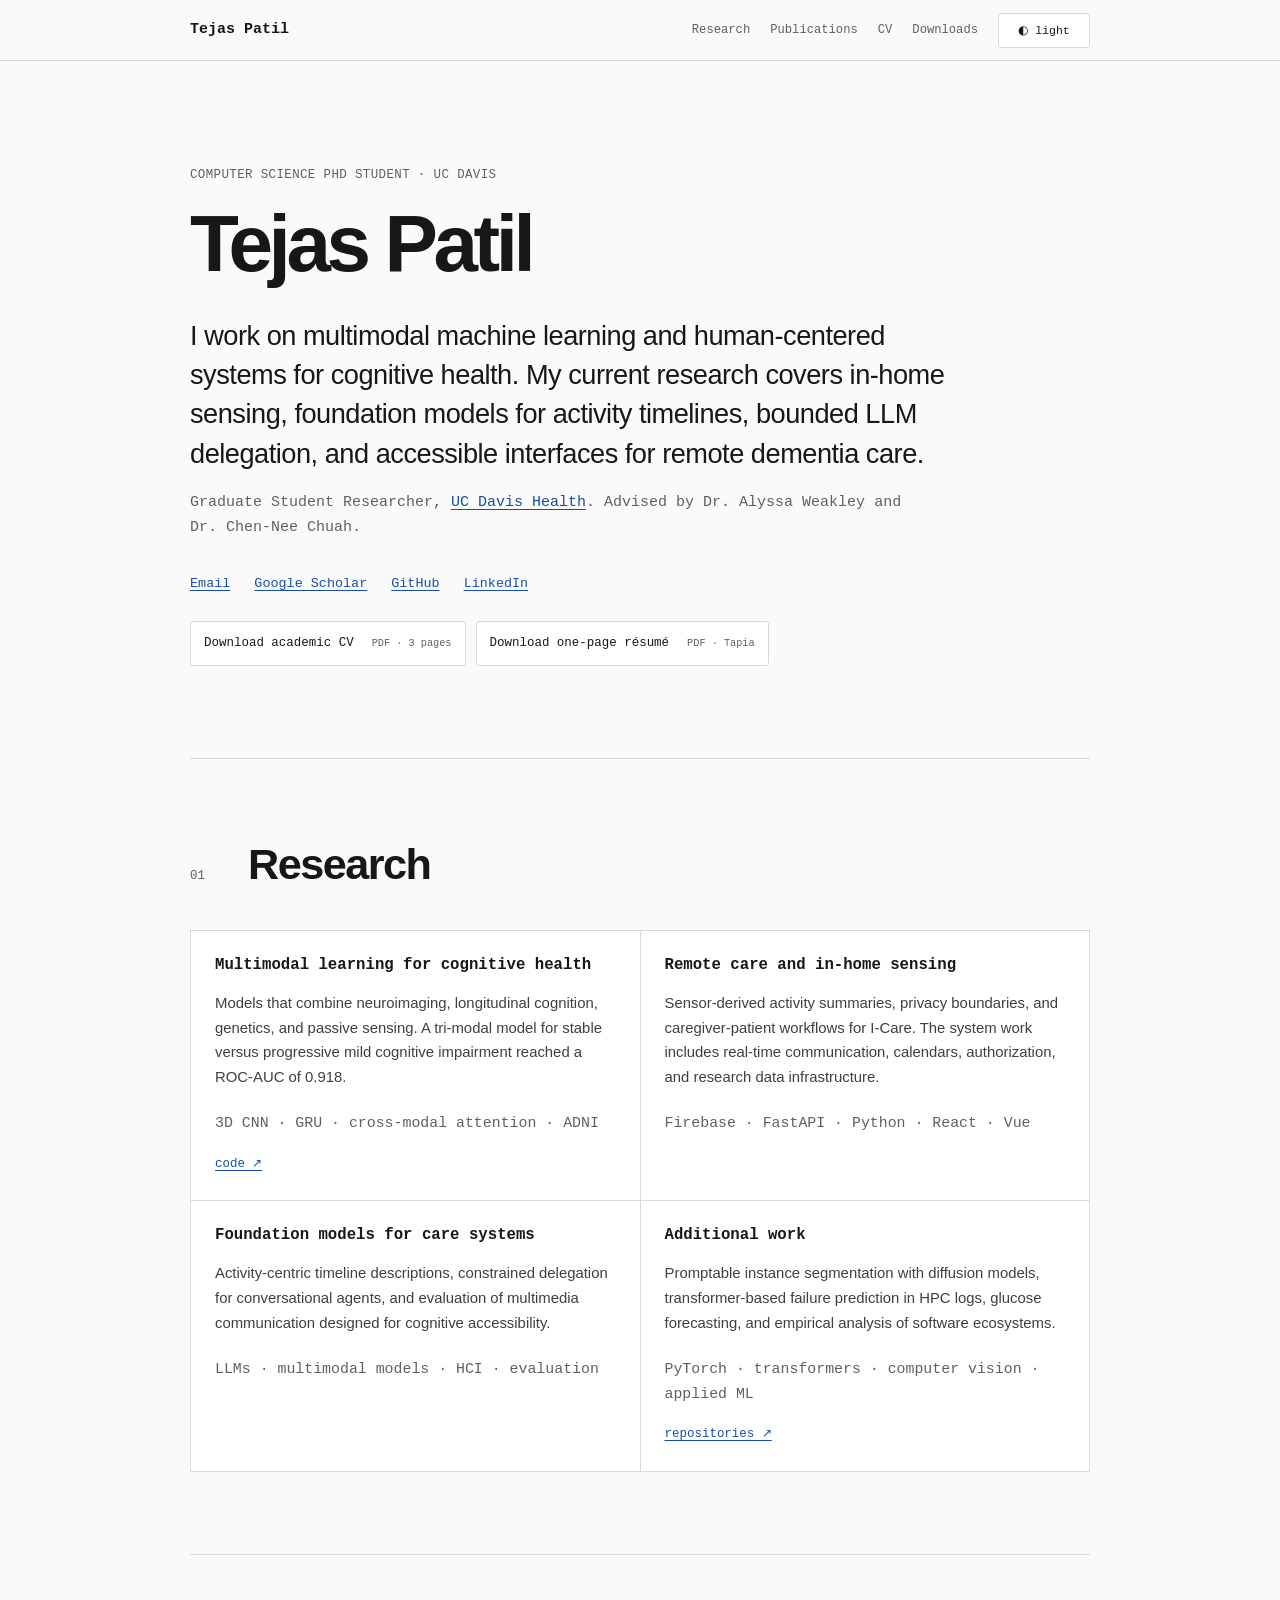
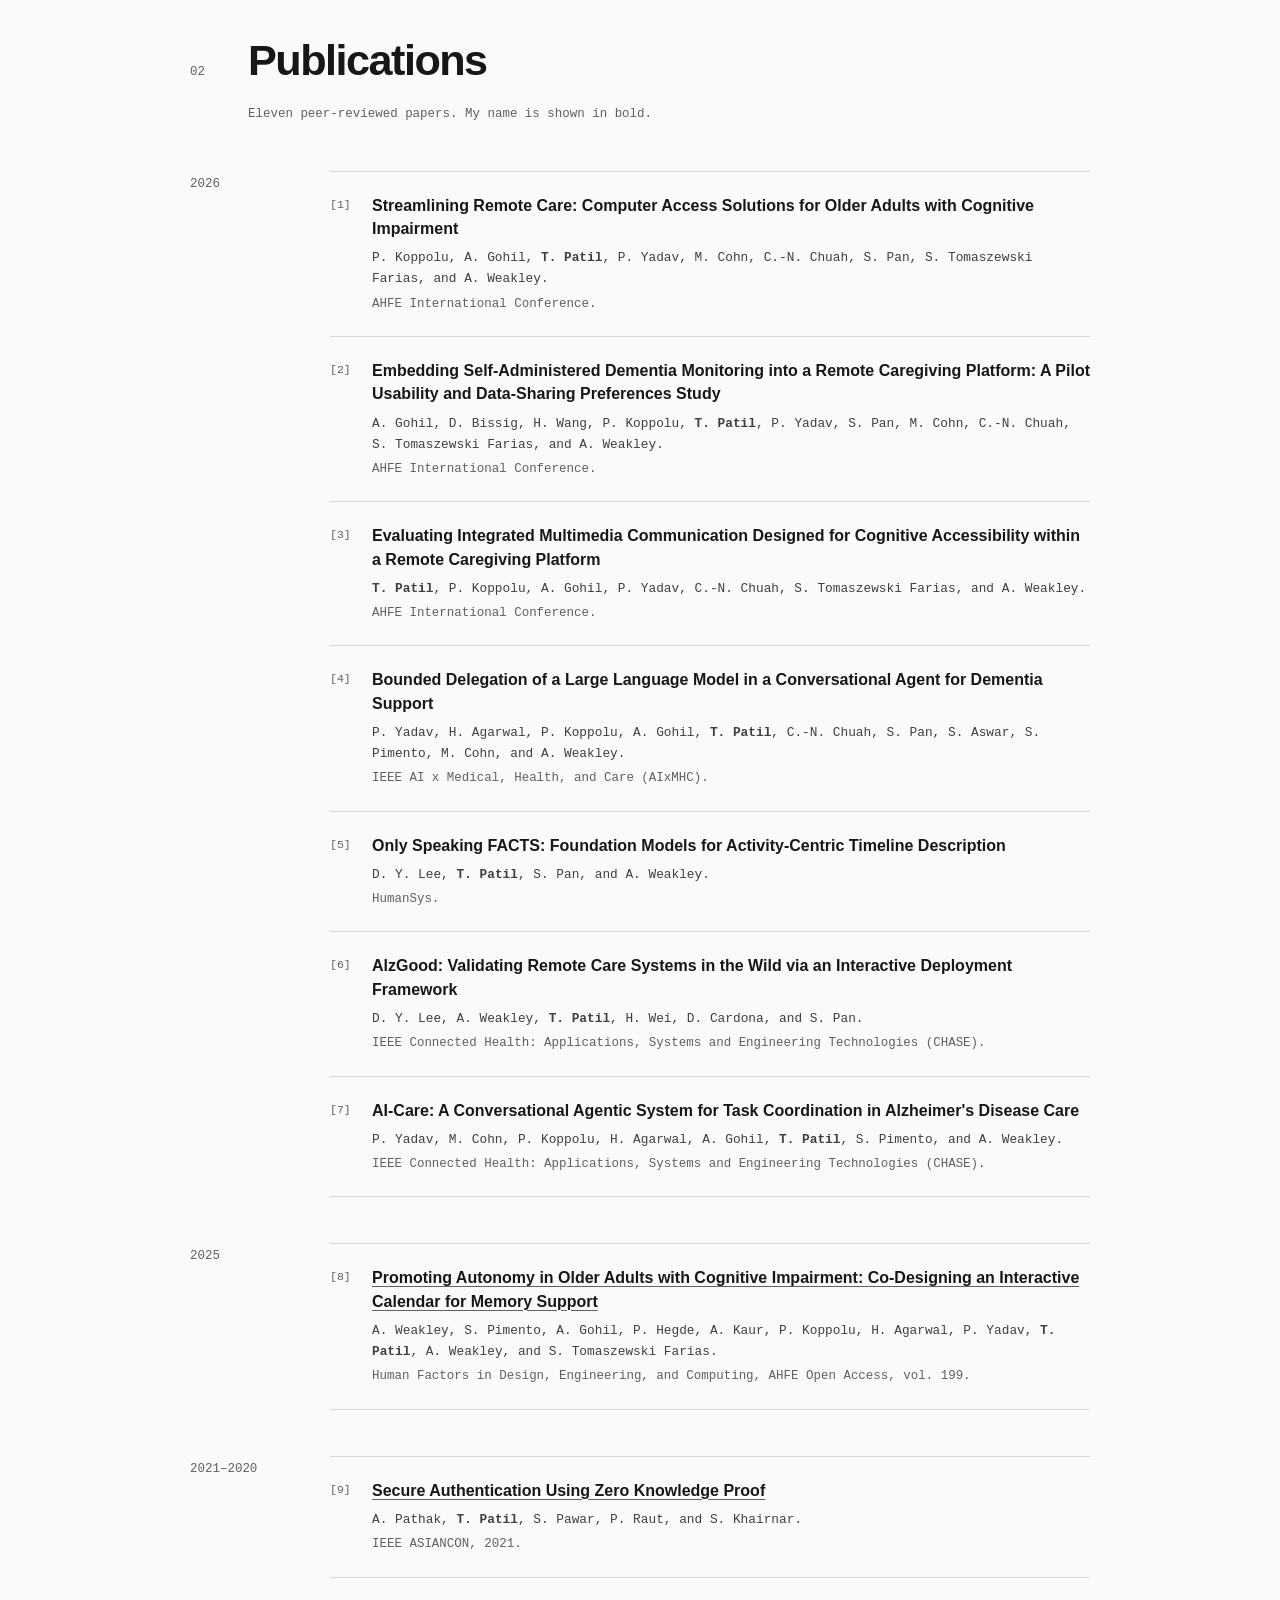
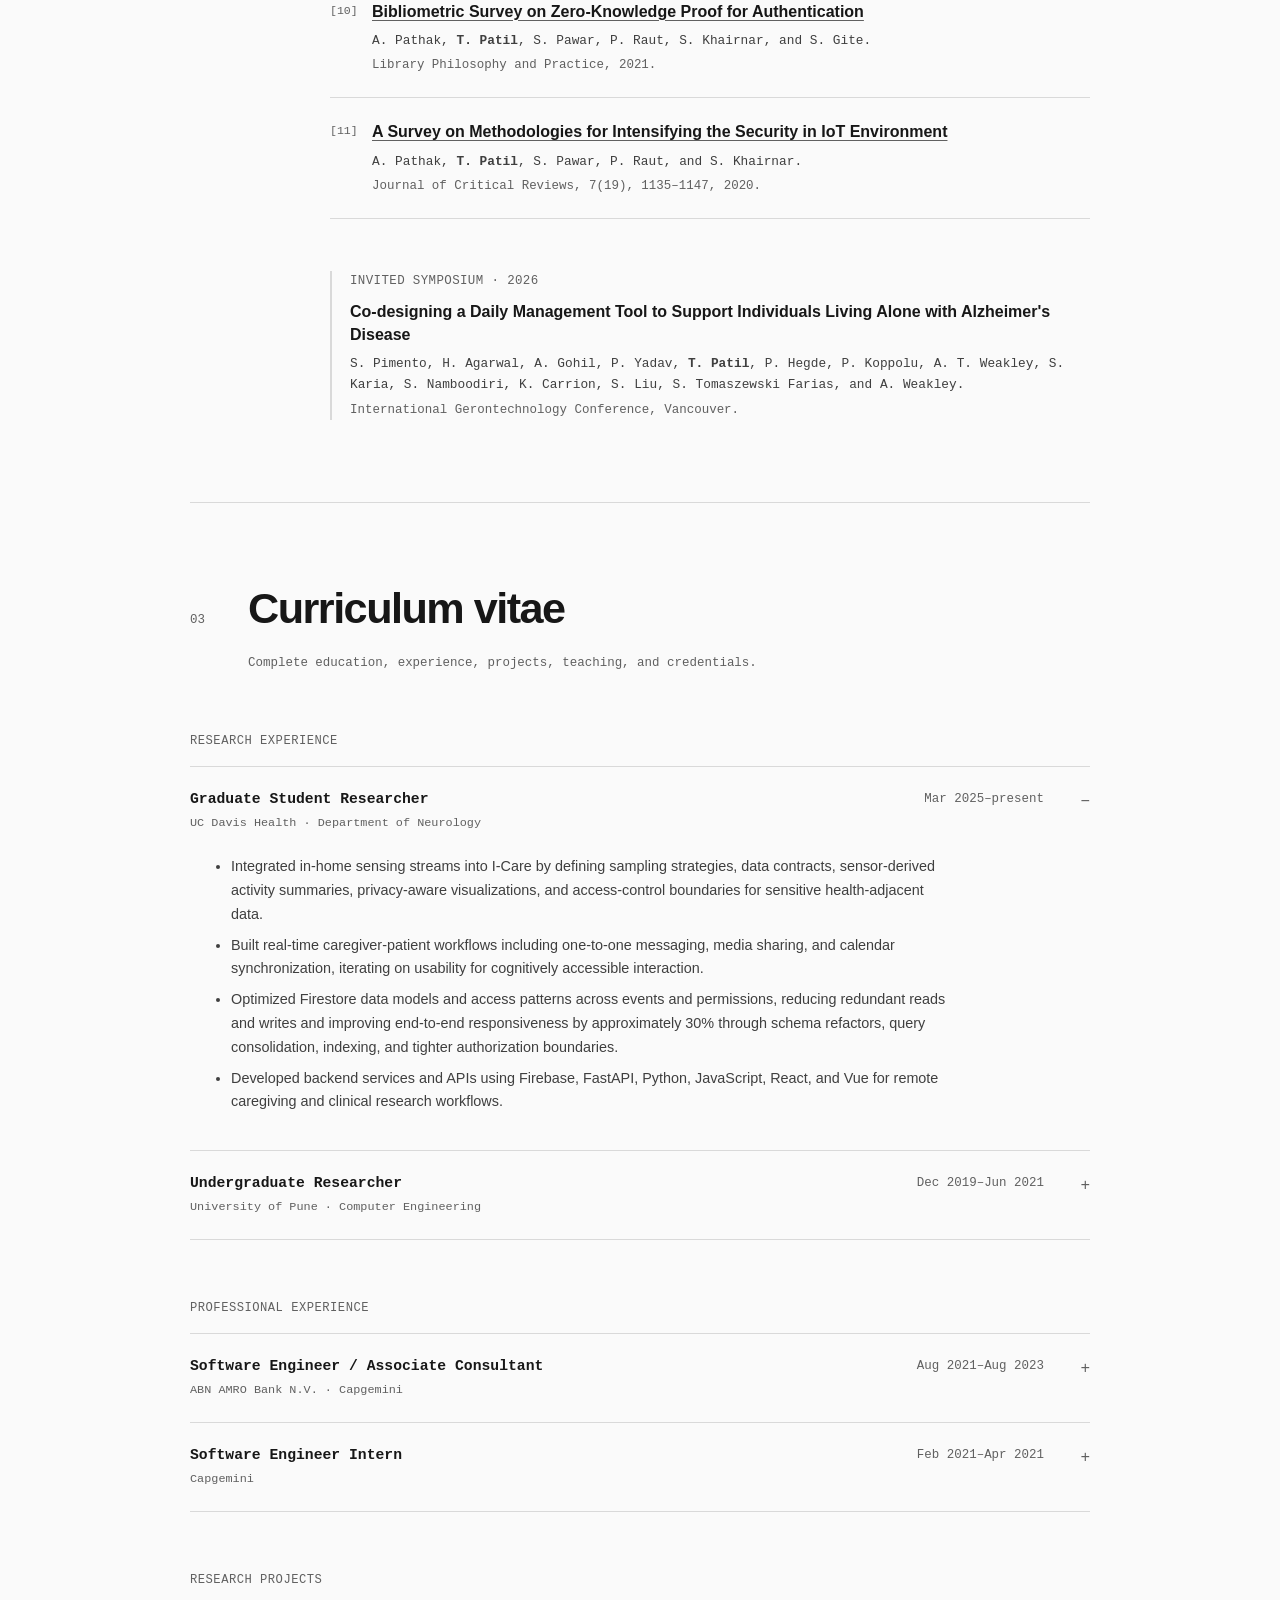
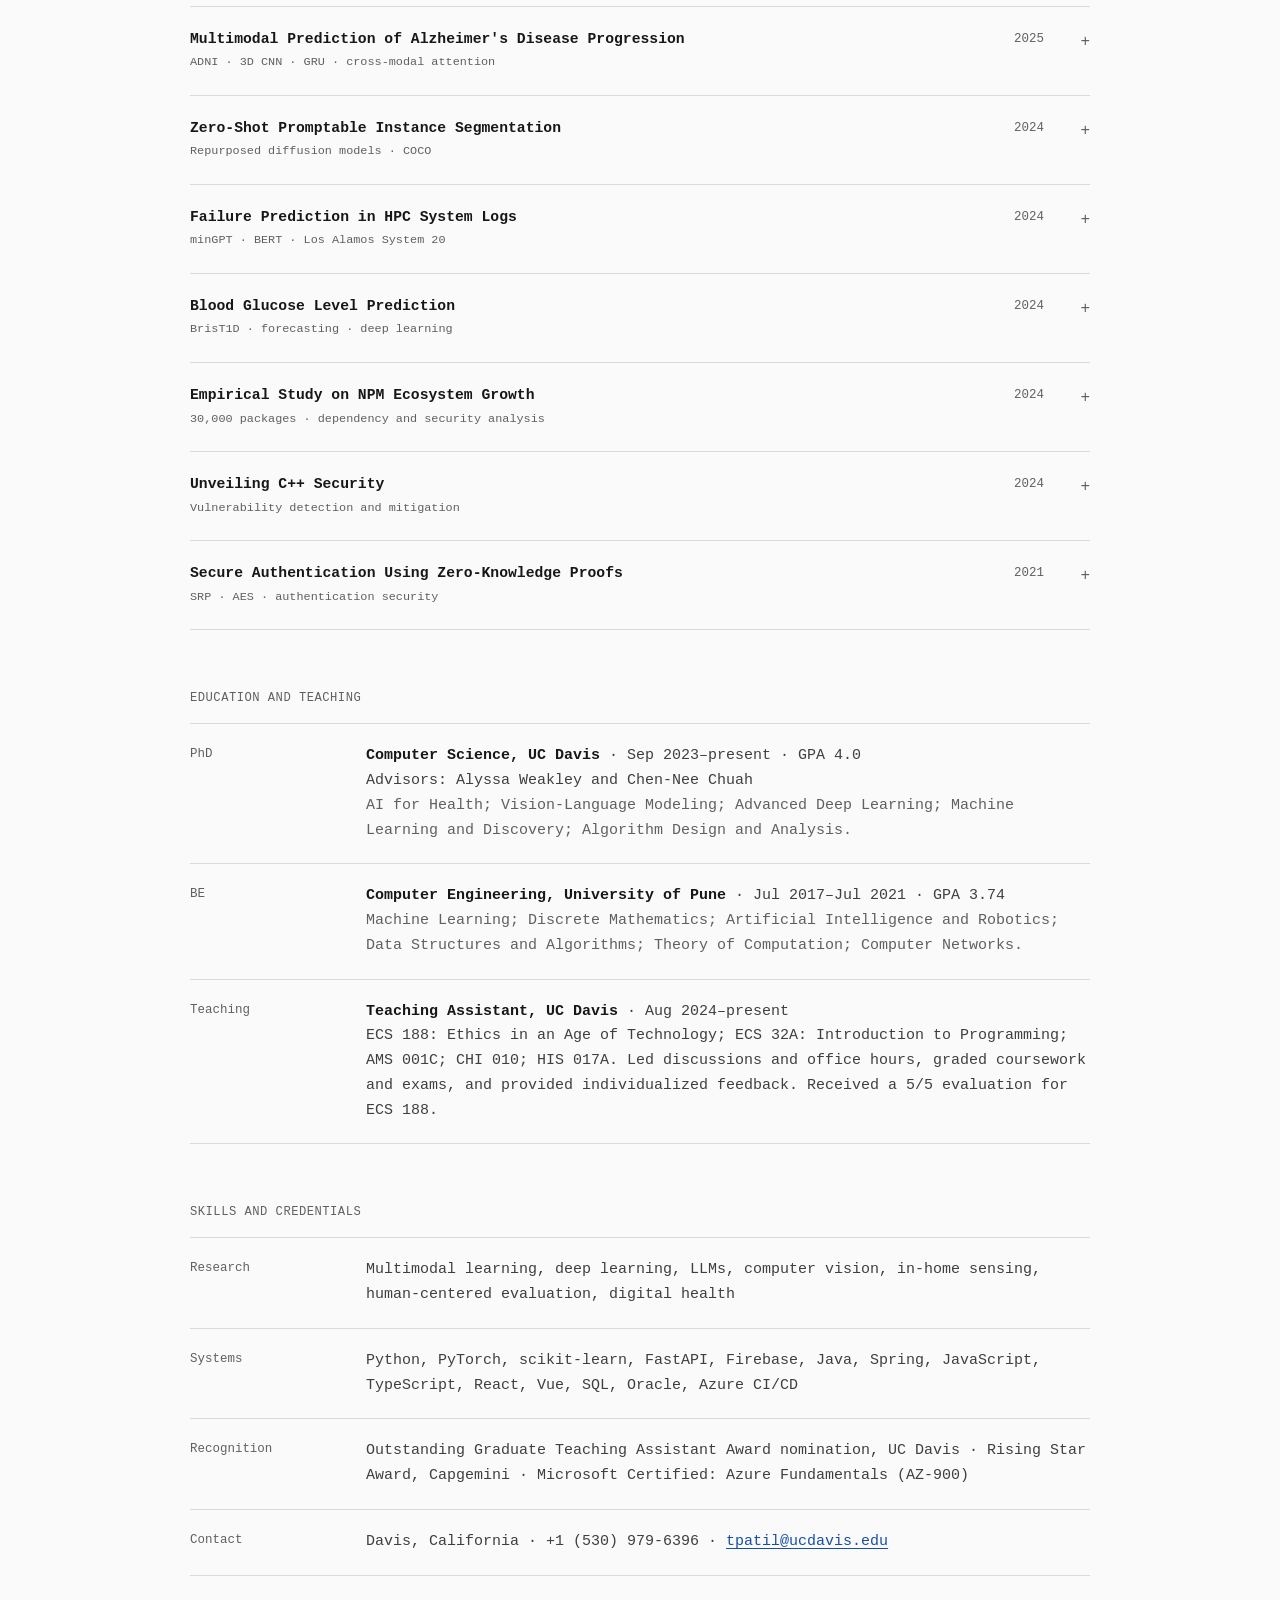
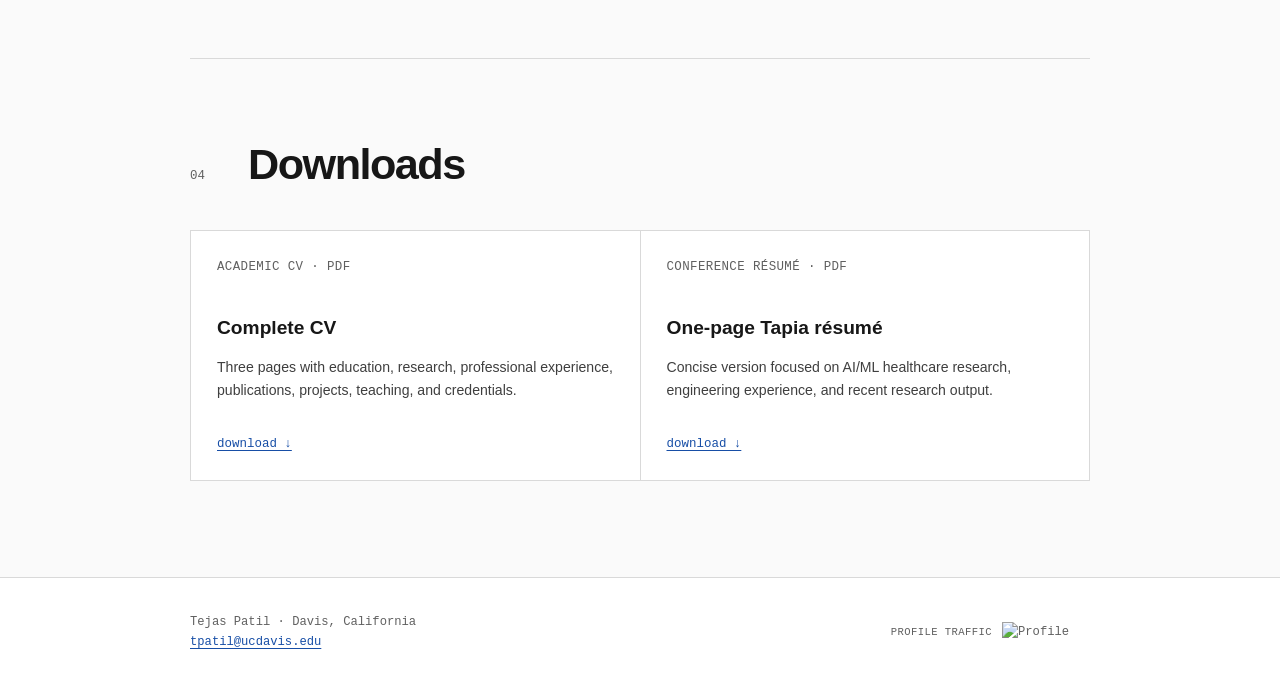
==== commit c6ce39bb: "Add full CV, theme toggle, and visit counter" ====
--- a/index.html
+++ b/index.html
@@ -19,6 +19,18 @@
       content="Multimodal machine learning, in-home sensing, and human-centered systems for cognitive health."
     />
     <meta name="twitter:card" content="summary" />
+    <script>
+      (() => {
+        let savedTheme = null;
+        try {
+          savedTheme = localStorage.getItem("theme");
+        } catch (_) {
+          savedTheme = null;
+        }
+        const systemTheme = window.matchMedia("(prefers-color-scheme: dark)").matches ? "dark" : "light";
+        document.documentElement.dataset.theme = savedTheme || systemTheme;
+      })();
+    </script>
   </head>
 
   <body>
@@ -27,12 +39,18 @@
     <header class="site-header">
       <div class="wrap header-inner">
         <a class="wordmark" href="#top">Tejas Patil</a>
-        <nav aria-label="Primary navigation">
-          <a href="#research">Research</a>
-          <a href="#publications">Publications</a>
-          <a href="#experience">Experience</a>
-          <a href="mailto:tpatil@ucdavis.edu">Email</a>
-        </nav>
+        <div class="header-actions">
+          <nav aria-label="Primary navigation">
+            <a href="#research">Research</a>
+            <a href="#publications">Publications</a>
+            <a href="#cv">CV</a>
+            <a href="#downloads">Downloads</a>
+          </nav>
+          <button class="theme-toggle" id="theme-toggle" type="button" aria-label="Switch color theme">
+            <span aria-hidden="true">◐</span>
+            <span id="theme-label">theme</span>
+          </button>
+        </div>
       </div>
     </header>
 
@@ -55,6 +73,16 @@
           <a href="https://github.com/tejassvpatil" target="_blank" rel="noopener">GitHub</a>
           <a href="https://www.linkedin.com/in/tejas-svpatil" target="_blank" rel="noopener">LinkedIn</a>
         </div>
+        <div class="download-row" aria-label="Download documents">
+          <a class="download-button" href="Tejas-Patil-Academic-CV.pdf" download>
+            <span>Download academic CV</span>
+            <small>PDF · 3 pages</small>
+          </a>
+          <a class="download-button" href="Tejas-Patil-Tapia-Resume.pdf" download>
+            <span>Download one-page résumé</span>
+            <small>PDF · Tapia</small>
+          </a>
+        </div>
       </section>
 
       <section class="wrap section" id="research">
@@ -77,7 +105,7 @@
           <article>
             <h3>Remote care and in-home sensing</h3>
             <p>
-              Sensor-derived activity summaries, privacy boundaries, and caregiver–patient workflows for I-Care.
+              Sensor-derived activity summaries, privacy boundaries, and caregiver-patient workflows for I-Care.
               The system work includes real-time communication, calendars, authorization, and research data infrastructure.
             </p>
             <p class="methods">Firebase · FastAPI · Python · React · Vue</p>
@@ -110,7 +138,7 @@
           <h2>Publications</h2>
         </div>
 
-        <p class="section-note">Peer-reviewed papers. My name is shown in bold.</p>
+        <p class="section-note">Eleven peer-reviewed papers. My name is shown in bold.</p>
 
         <div class="pub-year">
           <h3>2026</h3>
@@ -146,7 +174,7 @@
               <p class="venue">IEEE Connected Health: Applications, Systems and Engineering Technologies (CHASE).</p>
             </li>
             <li>
-              <p class="paper-title">AI-Care: A Conversational Agentic System for Task Coordination in Alzheimer’s Disease Care</p>
+              <p class="paper-title">AI-Care: A Conversational Agentic System for Task Coordination in Alzheimer's Disease Care</p>
               <p>P. Yadav, M. Cohn, P. Koppolu, H. Agarwal, A. Gohil, <strong>T. Patil</strong>, S. Pimento, and A. Weakley.</p>
               <p class="venue">IEEE Connected Health: Applications, Systems and Engineering Technologies (CHASE).</p>
             </li>
@@ -180,76 +208,295 @@
             <li>
               <p class="paper-title"><a href="https://drive.google.com/file/d/1fbdHTVlFXUf0c9Ucc7XEIxZUzG8KQJUQ/view" target="_blank" rel="noopener">A Survey on Methodologies for Intensifying the Security in IoT Environment</a></p>
               <p>A. Pathak, <strong>T. Patil</strong>, S. Pawar, P. Raut, and S. Khairnar.</p>
-              <p class="venue">Journal of Critical Reviews, 7(19), 2020.</p>
+              <p class="venue">Journal of Critical Reviews, 7(19), 1135–1147, 2020.</p>
             </li>
           </ol>
         </div>
 
-        <p class="presentation-note">
-          <span class="label">Invited symposium · 2026</span><br />
-          Co-designing a Daily Management Tool to Support Individuals Living Alone with Alzheimer’s Disease · International Gerontechnology Conference, Vancouver.
-        </p>
+        <div class="presentation-note">
+          <p class="label">Invited symposium · 2026</p>
+          <p class="paper-title">Co-designing a Daily Management Tool to Support Individuals Living Alone with Alzheimer's Disease</p>
+          <p>S. Pimento, H. Agarwal, A. Gohil, P. Yadav, <strong>T. Patil</strong>, P. Hegde, P. Koppolu, A. T. Weakley, S. Karia, S. Namboodiri, K. Carrion, S. Liu, S. Tomaszewski Farias, and A. Weakley.</p>
+          <p class="venue">International Gerontechnology Conference, Vancouver.</p>
+        </div>
       </section>
 
-      <section class="wrap section" id="experience">
+      <section class="wrap section" id="cv">
         <div class="section-heading">
           <p class="index">03</p>
-          <h2>Experience</h2>
-        </div>
-
-        <div class="roles">
-          <article>
-            <div>
-              <h3>Graduate Student Researcher</h3>
-              <p>UC Davis Health · Department of Neurology</p>
-            </div>
-            <time datetime="2025-03">2025–present</time>
-          </article>
-          <article>
-            <div>
-              <h3>Teaching Assistant</h3>
-              <p>University of California, Davis · computer science and technology ethics</p>
-            </div>
-            <time datetime="2024-08">2024–present</time>
-          </article>
-          <article>
-            <div>
-              <h3>Software Engineer / Associate Consultant</h3>
-              <p>ABN AMRO Bank N.V. · Capgemini</p>
-            </div>
-            <time datetime="2021-08">2021–2023</time>
-          </article>
-        </div>
+          <h2>Curriculum vitae</h2>
+        </div>
+        <p class="section-note">Complete education, experience, projects, teaching, and credentials.</p>
+
+        <h3 class="subsection-title">Research experience</h3>
+        <div class="records">
+          <details class="record" open>
+            <summary>
+              <span><strong>Graduate Student Researcher</strong><small>UC Davis Health · Department of Neurology</small></span>
+              <time datetime="2025-03">Mar 2025–present</time>
+            </summary>
+            <div class="record-body">
+              <ul>
+                <li>Integrated in-home sensing streams into I-Care by defining sampling strategies, data contracts, sensor-derived activity summaries, privacy-aware visualizations, and access-control boundaries for sensitive health-adjacent data.</li>
+                <li>Built real-time caregiver-patient workflows including one-to-one messaging, media sharing, and calendar synchronization, iterating on usability for cognitively accessible interaction.</li>
+                <li>Optimized Firestore data models and access patterns across events and permissions, reducing redundant reads and writes and improving end-to-end responsiveness by approximately 30% through schema refactors, query consolidation, indexing, and tighter authorization boundaries.</li>
+                <li>Developed backend services and APIs using Firebase, FastAPI, Python, JavaScript, React, and Vue for remote caregiving and clinical research workflows.</li>
+              </ul>
+            </div>
+          </details>
+
+          <details class="record">
+            <summary>
+              <span><strong>Undergraduate Researcher</strong><small>University of Pune · Computer Engineering</small></span>
+              <time datetime="2019-12">Dec 2019–Jun 2021</time>
+            </summary>
+            <div class="record-body">
+              <ul>
+                <li>Designed and evaluated a Zero-Knowledge Proof-based authentication system using Secure Remote Password and AES to reduce plaintext credential exposure and strengthen replay, man-in-the-middle, sniffing, and offline-guessing resistance.</li>
+                <li>Analyzed Scopus-indexed Zero-Knowledge Proof literature from 2010–2021, including publication trends, geographic contributions, keywords, citation patterns, IoT, and wireless body-area network applications.</li>
+                <li>Co-authored three papers spanning IEEE ASIANCON, bibliometric analysis, and IoT security methodology.</li>
+              </ul>
+            </div>
+          </details>
+        </div>
+
+        <h3 class="subsection-title">Professional experience</h3>
+        <div class="records">
+          <details class="record">
+            <summary>
+              <span><strong>Software Engineer / Associate Consultant</strong><small>ABN AMRO Bank N.V. · Capgemini</small></span>
+              <time datetime="2021-08">Aug 2021–Aug 2023</time>
+            </summary>
+            <div class="record-body">
+              <ul>
+                <li>Designed Java backend services and REST APIs for commercial-banking workflows, customer operations, and digital onboarding.</li>
+                <li>Built and optimized API-driven workflows associated with 60% higher conversion and 40% lower Customer Effort Score.</li>
+                <li>Maintained Azure CI/CD pipelines, wrote unit and integration tests, debugged production issues using logs and metrics, and collaborated on requirements and technical documentation.</li>
+              </ul>
+            </div>
+          </details>
+
+          <details class="record">
+            <summary>
+              <span><strong>Software Engineer Intern</strong><small>Capgemini</small></span>
+              <time datetime="2021-02">Feb 2021–Apr 2021</time>
+            </summary>
+            <div class="record-body">
+              <ul>
+                <li>Developed a sports-equipment e-commerce prototype with Spring Boot and Angular, including product and order APIs.</li>
+                <li>Designed and managed Oracle 11g relational-database operations for efficient access and transaction integrity.</li>
+              </ul>
+            </div>
+          </details>
+        </div>
+
+        <h3 class="subsection-title">Research projects</h3>
+        <div class="records project-records">
+          <details class="record">
+            <summary>
+              <span><strong>Multimodal Prediction of Alzheimer's Disease Progression</strong><small>ADNI · 3D CNN · GRU · cross-modal attention</small></span>
+              <time datetime="2025">2025</time>
+            </summary>
+            <div class="record-body">
+              <ul>
+                <li>Integrated T1 MRI, longitudinal cognitive scores, and APOE, CLU, and BIN1 genetic factors with modality-specific encoders.</li>
+                <li>Built 3D CNN, GRU, and MLP encoders fused through cross-modal attention.</li>
+                <li>Reached 0.918 AUC, 0.881 accuracy, 0.947 precision, and 0.818 recall for stable versus progressive mild cognitive impairment.</li>
+              </ul>
+              <a href="https://github.com/tejassvpatil/multimodal-alzheimers-prediction" target="_blank" rel="noopener">repository ↗</a>
+            </div>
+          </details>
+
+          <details class="record">
+            <summary>
+              <span><strong>Zero-Shot Promptable Instance Segmentation</strong><small>Repurposed diffusion models · COCO</small></span>
+              <time datetime="2024">2024</time>
+            </summary>
+            <div class="record-body">
+              <ul>
+                <li>Fine-tuned a pretrained Stable Diffusion U-Net in pixel space for deterministic, one-step category-agnostic instance segmentation.</li>
+                <li>Added multi-point positive and negative prompting with similarity maps and benchmarked against Segment Anything.</li>
+              </ul>
+              <a href="https://github.com/tejassvpatil/semantic-image-segmentation/blob/main/Image_Seg_for_VLM.pdf" target="_blank" rel="noopener">project report ↗</a>
+            </div>
+          </details>
+
+          <details class="record">
+            <summary>
+              <span><strong>Failure Prediction in HPC System Logs</strong><small>minGPT · BERT · Los Alamos System 20</small></span>
+              <time datetime="2024">2024</time>
+            </summary>
+            <div class="record-body">
+              <ul>
+                <li>Developed minGPT and BERT anomaly-detection models with probabilistic inference and attention mechanisms.</li>
+                <li>Improved prediction accuracy by 15% on System 20 logs from Los Alamos National Laboratory.</li>
+              </ul>
+              <a href="https://github.com/allisonaustin/log-transformers" target="_blank" rel="noopener">repository ↗</a>
+            </div>
+          </details>
+
+          <details class="record">
+            <summary>
+              <span><strong>Blood Glucose Level Prediction</strong><small>BrisT1D · forecasting · deep learning</small></span>
+              <time datetime="2024">2024</time>
+            </summary>
+            <div class="record-body">
+              <ul>
+                <li>Predicted one-hour-ahead glucose using CGM, insulin, nutrition, steps, heart-rate, and activity data.</li>
+                <li>Compared Random Forest, Decision Tree-AdaBoost, LSTM, and LSTM-BiLSTM; the best cascade model reached RMSE 0.1497 and R² 0.7447.</li>
+              </ul>
+              <a href="https://github.com/anirudh-r-hub/stats221project" target="_blank" rel="noopener">repository ↗</a>
+            </div>
+          </details>
+
+          <details class="record">
+            <summary>
+              <span><strong>Empirical Study on NPM Ecosystem Growth</strong><small>30,000 packages · dependency and security analysis</small></span>
+              <time datetime="2024">2024</time>
+            </summary>
+            <div class="record-body">
+              <ul>
+                <li>Combined npm, GitHub, Libraries.io, and Snyk data to study package growth, activity, dependencies, and threats.</li>
+                <li>Used EDA, Pearson correlation, Random Forest regression, and ANOVA; validated a Threat Score metric at p &lt; 10<sup>−8</sup>.</li>
+              </ul>
+              <a href="https://github.com/vaishnavikosuri/Study-on-npm-ecosystem" target="_blank" rel="noopener">repository ↗</a>
+            </div>
+          </details>
+
+          <details class="record">
+            <summary>
+              <span><strong>Unveiling C++ Security</strong><small>Vulnerability detection and mitigation</small></span>
+              <time datetime="2024">2024</time>
+            </summary>
+            <div class="record-body">
+              <ul>
+                <li>Studied buffer overflows, use-after-free, memory leaks, double free, dangling pointers, uninitialized access, injection, integer overflows, and unsafe conversions.</li>
+                <li>Developed a deliberately vulnerable C++ repository for reproducible security analysis.</li>
+              </ul>
+              <a href="https://github.com/AmeyGohil/Damn_Vulnerable_CPP_Program" target="_blank" rel="noopener">repository ↗</a>
+            </div>
+          </details>
+
+          <details class="record">
+            <summary>
+              <span><strong>Secure Authentication Using Zero-Knowledge Proofs</strong><small>SRP · AES · authentication security</small></span>
+              <time datetime="2021">2021</time>
+            </summary>
+            <div class="record-body">
+              <ul>
+                <li>Built a two-step SRP-based challenge-response flow using salt and verifier storage.</li>
+                <li>Encrypted protocol parameters with AES, persisted nonce and tag, benchmarked latency, and evaluated replay, MITM, sniffing, and offline-guessing resistance.</li>
+              </ul>
+              <a href="https://ieeexplore.ieee.org/abstract/document/9544807" target="_blank" rel="noopener">IEEE paper ↗</a>
+            </div>
+          </details>
+        </div>
+
+        <h3 class="subsection-title">Education and teaching</h3>
+        <dl class="background-list">
+          <div>
+            <dt>PhD</dt>
+            <dd><strong>Computer Science, UC Davis</strong> · Sep 2023–present · GPA 4.0<br />Advisors: Alyssa Weakley and Chen-Nee Chuah<br /><span class="muted">AI for Health; Vision-Language Modeling; Advanced Deep Learning; Machine Learning and Discovery; Algorithm Design and Analysis.</span></dd>
+          </div>
+          <div>
+            <dt>BE</dt>
+            <dd><strong>Computer Engineering, University of Pune</strong> · Jul 2017–Jul 2021 · GPA 3.74<br /><span class="muted">Machine Learning; Discrete Mathematics; Artificial Intelligence and Robotics; Data Structures and Algorithms; Theory of Computation; Computer Networks.</span></dd>
+          </div>
+          <div>
+            <dt>Teaching</dt>
+            <dd><strong>Teaching Assistant, UC Davis</strong> · Aug 2024–present<br />ECS 188: Ethics in an Age of Technology; ECS 32A: Introduction to Programming; AMS 001C; CHI 010; HIS 017A. Led discussions and office hours, graded coursework and exams, and provided individualized feedback. Received a 5/5 evaluation for ECS 188.</dd>
+          </div>
+        </dl>
+
+        <h3 class="subsection-title">Skills and credentials</h3>
+        <dl class="background-list">
+          <div>
+            <dt>Research</dt>
+            <dd>Multimodal learning, deep learning, LLMs, computer vision, in-home sensing, human-centered evaluation, digital health</dd>
+          </div>
+          <div>
+            <dt>Systems</dt>
+            <dd>Python, PyTorch, scikit-learn, FastAPI, Firebase, Java, Spring, JavaScript, TypeScript, React, Vue, SQL, Oracle, Azure CI/CD</dd>
+          </div>
+          <div>
+            <dt>Recognition</dt>
+            <dd>Outstanding Graduate Teaching Assistant Award nomination, UC Davis · Rising Star Award, Capgemini · Microsoft Certified: Azure Fundamentals (AZ-900)</dd>
+          </div>
+          <div>
+            <dt>Contact</dt>
+            <dd>Davis, California · +1 (530) 979-6396 · <a href="mailto:tpatil@ucdavis.edu">tpatil@ucdavis.edu</a></dd>
+          </div>
+        </dl>
       </section>
 
-      <section class="wrap section compact" id="background">
+      <section class="wrap section compact" id="downloads">
         <div class="section-heading">
           <p class="index">04</p>
-          <h2>Background</h2>
-        </div>
-        <dl class="background-list">
-          <div>
-            <dt>Education</dt>
-            <dd>PhD, Computer Science, UC Davis · 2023–present · GPA 4.0<br />BE, Computer Engineering, University of Pune · 2017–2021</dd>
-          </div>
-          <div>
-            <dt>Research methods</dt>
-            <dd>Multimodal learning, deep learning, LLMs, computer vision, in-home sensing, human-centered evaluation</dd>
-          </div>
-          <div>
-            <dt>Systems</dt>
-            <dd>Python, PyTorch, scikit-learn, FastAPI, Firebase, Java, Spring, TypeScript, React, Vue, SQL</dd>
-          </div>
-        </dl>
+          <h2>Downloads</h2>
+        </div>
+        <div class="download-grid">
+          <a class="download-card" href="Tejas-Patil-Academic-CV.pdf" download>
+            <span class="label">Academic CV · PDF</span>
+            <strong>Complete CV</strong>
+            <p>Three pages with education, research, professional experience, publications, projects, teaching, and credentials.</p>
+            <span class="download-link">download ↓</span>
+          </a>
+          <a class="download-card" href="Tejas-Patil-Tapia-Resume.pdf" download>
+            <span class="label">Conference résumé · PDF</span>
+            <strong>One-page Tapia résumé</strong>
+            <p>Concise version focused on AI/ML healthcare research, engineering experience, and recent research output.</p>
+            <span class="download-link">download ↓</span>
+          </a>
+        </div>
       </section>
     </main>
 
     <footer>
       <div class="wrap footer-inner">
-        <p>Tejas Patil · Davis, California</p>
-        <p><a href="mailto:tpatil@ucdavis.edu">tpatil@ucdavis.edu</a></p>
+        <div>
+          <p>Tejas Patil · Davis, California</p>
+          <p><a href="mailto:tpatil@ucdavis.edu">tpatil@ucdavis.edu</a></p>
+        </div>
+        <div class="visit-counter" aria-label="Profile visit counter">
+          <span>profile traffic</span>
+          <img
+            src="https://hits.sh/tejassvpatil.github.io.svg?style=flat-square&amp;label=views&amp;color=174ea6&amp;labelColor=262626"
+            alt="Profile view count"
+            width="88"
+            height="20"
+            decoding="async"
+            referrerpolicy="no-referrer"
+          />
+        </div>
       </div>
     </footer>
+
+    <script>
+      (() => {
+        const root = document.documentElement;
+        const toggle = document.getElementById("theme-toggle");
+        const label = document.getElementById("theme-label");
+        const themeColor = document.querySelector('meta[name="theme-color"]');
+
+        function applyTheme(theme) {
+          root.dataset.theme = theme;
+          label.textContent = theme;
+          toggle.setAttribute("aria-label", `Switch to ${theme === "dark" ? "light" : "dark"} mode`);
+          themeColor.setAttribute("content", theme === "dark" ? "#0f1115" : "#fafafa");
+        }
+
+        applyTheme(root.dataset.theme || "light");
+        toggle.addEventListener("click", () => {
+          const nextTheme = root.dataset.theme === "dark" ? "light" : "dark";
+          try {
+            localStorage.setItem("theme", nextTheme);
+          } catch (_) {
+            // The toggle still works for this page when storage is unavailable.
+          }
+          applyTheme(nextTheme);
+        });
+      })();
+    </script>
 
     <script type="application/ld+json">
       {
--- a/styles.css
+++ b/styles.css
@@ -1,11 +1,30 @@
 :root {
+  color-scheme: light;
   --bg: #fafafa;
   --surface: #ffffff;
+  --surface-alt: #f4f4f4;
   --text: #171717;
+  --body: #3f3f3f;
   --muted: #606060;
   --line: #d9d9d9;
   --link: #174ea6;
+  --focus: rgba(23, 78, 166, 0.24);
+  --header: rgba(250, 250, 250, 0.96);
   --max: 900px;
+}
+
+:root[data-theme="dark"] {
+  color-scheme: dark;
+  --bg: #0f1115;
+  --surface: #151922;
+  --surface-alt: #1a1f29;
+  --text: #edf0f5;
+  --body: #c7ccd5;
+  --muted: #98a1b2;
+  --line: #303640;
+  --link: #8ab4f8;
+  --focus: rgba(138, 180, 248, 0.26);
+  --header: rgba(15, 17, 21, 0.96);
 }
 
 * { box-sizing: border-box; }
@@ -19,6 +38,7 @@
   font-family: ui-monospace, "SFMono-Regular", Menlo, Monaco, Consolas, "Liberation Mono", monospace;
   font-size: 15px;
   line-height: 1.65;
+  transition: color 160ms ease, background-color 160ms ease;
   -webkit-font-smoothing: antialiased;
 }
 
@@ -30,8 +50,10 @@
 
 a:hover { text-decoration-thickness: 2px; }
 
-a:focus-visible {
-  outline: 2px solid var(--link);
+a:focus-visible,
+button:focus-visible,
+summary:focus-visible {
+  outline: 3px solid var(--focus);
   outline-offset: 4px;
 }
 
@@ -48,14 +70,18 @@
   transform: translateY(-180%);
   padding: 7px 10px;
   color: #fff;
-  background: var(--link);
+  background: #174ea6;
 }
 
 .skip-link:focus { transform: translateY(0); }
 
 .site-header {
+  position: sticky;
+  z-index: 20;
+  top: 0;
   border-bottom: 1px solid var(--line);
-  background: rgba(250, 250, 250, 0.96);
+  background: var(--header);
+  backdrop-filter: blur(12px);
 }
 
 .header-inner {
@@ -70,25 +96,49 @@
   color: var(--text);
   font-weight: 700;
   text-decoration: none;
-}
-
+  white-space: nowrap;
+}
+
+.header-actions,
 nav {
   display: flex;
+  align-items: center;
+}
+
+.header-actions { gap: 20px; }
+
+nav {
   flex-wrap: wrap;
   gap: 20px;
 }
 
 nav a {
   color: var(--muted);
-  font-size: 0.78rem;
+  font-size: 0.76rem;
   text-decoration: none;
 }
 
 nav a:hover { color: var(--link); }
 
-.intro {
-  padding: 112px 0 96px;
-}
+.theme-toggle {
+  min-width: 92px;
+  display: inline-flex;
+  align-items: center;
+  justify-content: center;
+  gap: 7px;
+  padding: 7px 10px;
+  color: var(--text);
+  border: 1px solid var(--line);
+  border-radius: 3px;
+  background: var(--surface);
+  font: inherit;
+  font-size: 0.72rem;
+  cursor: pointer;
+}
+
+.theme-toggle:hover { border-color: var(--link); }
+
+.intro { padding: 104px 0 92px; }
 
 .label,
 .index,
@@ -109,7 +159,7 @@
 h1 {
   margin: 0;
   font-family: ui-sans-serif, -apple-system, BlinkMacSystemFont, "Segoe UI", sans-serif;
-  font-size: clamp(3rem, 8vw, 5.5rem);
+  font-size: clamp(3rem, 7vw, 5rem);
   font-weight: 650;
   line-height: 1;
   letter-spacing: -0.055em;
@@ -117,10 +167,10 @@
 
 .lead {
   max-width: 780px;
-  margin: 34px 0 18px;
-  font-family: ui-sans-serif, -apple-system, BlinkMacSystemFont, "Segoe UI", sans-serif;
-  font-size: clamp(1.28rem, 2.9vw, 1.85rem);
-  line-height: 1.42;
+  margin: 32px 0 18px;
+  font-family: ui-sans-serif, -apple-system, BlinkMacSystemFont, "Segoe UI", sans-serif;
+  font-size: clamp(1.22rem, 2.7vw, 1.7rem);
+  line-height: 1.45;
   letter-spacing: -0.018em;
 }
 
@@ -130,12 +180,47 @@
   color: var(--muted);
 }
 
-.links {
+.links,
+.download-row {
   display: flex;
   flex-wrap: wrap;
+}
+
+.links {
   gap: 12px 24px;
-  margin-top: 34px;
-  font-size: 0.86rem;
+  margin-top: 32px;
+  font-size: 0.84rem;
+}
+
+.download-row {
+  gap: 10px;
+  margin-top: 26px;
+}
+
+.download-button {
+  min-width: 238px;
+  display: inline-flex;
+  align-items: center;
+  justify-content: space-between;
+  gap: 18px;
+  padding: 11px 13px;
+  color: var(--text);
+  border: 1px solid var(--line);
+  border-radius: 3px;
+  background: var(--surface);
+  font-size: 0.78rem;
+  text-decoration: none;
+}
+
+.download-button:hover {
+  color: var(--link);
+  border-color: var(--link);
+}
+
+.download-button small {
+  color: var(--muted);
+  font-size: 0.64rem;
+  white-space: nowrap;
 }
 
 .section {
@@ -162,9 +247,7 @@
   letter-spacing: -0.035em;
 }
 
-.section-note {
-  margin: -22px 0 34px 58px;
-}
+.section-note { margin: -22px 0 34px 58px; }
 
 .research-grid {
   display: grid;
@@ -181,8 +264,7 @@
   background: var(--surface);
 }
 
-.research-grid h3,
-.roles h3 {
+.research-grid h3 {
   margin: 0 0 14px;
   font-size: 0.98rem;
   line-height: 1.4;
@@ -190,13 +272,14 @@
 
 .research-grid p {
   margin: 0 0 16px;
-  color: #3f3f3f;
+  color: var(--body);
   font-family: ui-sans-serif, -apple-system, BlinkMacSystemFont, "Segoe UI", sans-serif;
   font-size: 0.93rem;
 }
 
 .research-grid .methods {
   margin-top: 22px;
+  color: var(--muted);
   font-family: inherit;
 }
 
@@ -238,7 +321,7 @@
   position: absolute;
   top: 23px;
   left: 0;
-  color: #8a8a8a;
+  color: var(--muted);
   font-size: 0.72rem;
   content: "[" counter(publications) "]";
 }
@@ -247,6 +330,7 @@
 
 .paper-title {
   margin-bottom: 7px !important;
+  color: var(--text);
   font-family: ui-sans-serif, -apple-system, BlinkMacSystemFont, "Segoe UI", sans-serif;
   font-size: 1rem;
   font-weight: 650;
@@ -255,11 +339,12 @@
 
 .paper-title a {
   color: inherit;
-  text-decoration-color: #9aa9bf;
-}
-
-.publication-list li > p:not(.paper-title):not(.venue) {
-  color: #444;
+  text-decoration-color: var(--muted);
+}
+
+.publication-list li > p:not(.paper-title):not(.venue),
+.presentation-note > p:not(.label):not(.paper-title):not(.venue) {
+  color: var(--body);
   font-size: 0.8rem;
 }
 
@@ -269,32 +354,76 @@
   margin: 52px 0 0 140px;
   padding-left: 18px;
   border-left: 2px solid var(--line);
-  color: #444;
-}
-
-.presentation-note .label { line-height: 2.4; }
-
-.roles { border-top: 1px solid var(--line); }
-
-.roles article {
+}
+
+.presentation-note p { margin: 0; }
+.presentation-note .label { margin-bottom: 8px; }
+
+.subsection-title {
+  margin: 58px 0 15px;
+  color: var(--muted);
+  font-size: 0.76rem;
+  font-weight: 500;
+  letter-spacing: 0.04em;
+  text-transform: uppercase;
+}
+
+.records { border-top: 1px solid var(--line); }
+
+.record { border-bottom: 1px solid var(--line); }
+
+.record summary {
+  position: relative;
   display: grid;
-  grid-template-columns: minmax(0, 1fr) auto;
-  gap: 30px;
-  padding: 24px 0;
-  border-bottom: 1px solid var(--line);
-}
-
-.roles h3 { margin-bottom: 4px; }
-
-.roles p {
-  margin: 0;
-  color: var(--muted);
-  font-size: 0.84rem;
-}
-
-.roles time { white-space: nowrap; }
-
-.compact { padding-bottom: 96px; }
+  grid-template-columns: minmax(0, 1fr) auto 22px;
+  align-items: start;
+  gap: 24px;
+  padding: 22px 0;
+  cursor: pointer;
+  list-style: none;
+}
+
+.record summary::-webkit-details-marker { display: none; }
+
+.record summary::after {
+  color: var(--muted);
+  font-size: 1rem;
+  text-align: right;
+  content: "+";
+}
+
+.record[open] summary::after { content: "−"; }
+
+.record summary strong {
+  display: block;
+  font-size: 0.92rem;
+  line-height: 1.4;
+}
+
+.record summary small {
+  display: block;
+  margin-top: 4px;
+  color: var(--muted);
+  font-size: 0.74rem;
+}
+
+.record time { white-space: nowrap; }
+
+.record-body {
+  max-width: 800px;
+  padding: 0 40px 24px 22px;
+  color: var(--body);
+  font-family: ui-sans-serif, -apple-system, BlinkMacSystemFont, "Segoe UI", sans-serif;
+  font-size: 0.9rem;
+}
+
+.record-body ul {
+  margin: 0 0 12px;
+  padding-left: 19px;
+}
+
+.record-body li + li { margin-top: 7px; }
+.record-body a { font-family: ui-monospace, "SFMono-Regular", Menlo, monospace; font-size: 0.78rem; }
 
 .background-list {
   margin: 0;
@@ -303,7 +432,7 @@
 
 .background-list > div {
   display: grid;
-  grid-template-columns: 180px minmax(0, 1fr);
+  grid-template-columns: 150px minmax(0, 1fr);
   gap: 26px;
   padding: 20px 0;
   border-bottom: 1px solid var(--line);
@@ -314,7 +443,59 @@
   font-size: 0.78rem;
 }
 
-.background-list dd { margin: 0; }
+.background-list dd {
+  margin: 0;
+  color: var(--body);
+}
+
+.background-list strong { color: var(--text); }
+.muted { color: var(--muted); }
+
+.compact { padding-bottom: 96px; }
+
+.download-grid {
+  display: grid;
+  grid-template-columns: repeat(2, minmax(0, 1fr));
+  border-top: 1px solid var(--line);
+  border-left: 1px solid var(--line);
+}
+
+.download-card {
+  min-height: 250px;
+  display: flex;
+  flex-direction: column;
+  align-items: flex-start;
+  padding: 26px;
+  color: var(--text);
+  border-right: 1px solid var(--line);
+  border-bottom: 1px solid var(--line);
+  background: var(--surface);
+  text-decoration: none;
+}
+
+.download-card:hover { background: var(--surface-alt); }
+
+.download-card .label { margin-bottom: 34px; }
+
+.download-card strong {
+  font-family: ui-sans-serif, -apple-system, BlinkMacSystemFont, "Segoe UI", sans-serif;
+  font-size: 1.2rem;
+}
+
+.download-card p {
+  margin: 12px 0 22px;
+  color: var(--body);
+  font-family: ui-sans-serif, -apple-system, BlinkMacSystemFont, "Segoe UI", sans-serif;
+  font-size: 0.88rem;
+}
+
+.download-link {
+  margin-top: auto;
+  color: var(--link);
+  font-size: 0.78rem;
+  text-decoration: underline;
+  text-underline-offset: 3px;
+}
 
 footer {
   border-top: 1px solid var(--line);
@@ -322,63 +503,79 @@
 }
 
 .footer-inner {
-  min-height: 96px;
+  min-height: 108px;
   display: flex;
   align-items: center;
   justify-content: space-between;
   gap: 28px;
   color: var(--muted);
-  font-size: 0.78rem;
+  font-size: 0.76rem;
 }
 
 .footer-inner p { margin: 0; }
 
-@media (max-width: 680px) {
-  body { font-size: 14px; }
-
-  .wrap { width: min(calc(100% - 28px), var(--max)); }
-
+.visit-counter {
+  display: flex;
+  align-items: center;
+  gap: 10px;
+}
+
+.visit-counter span {
+  color: var(--muted);
+  font-size: 0.66rem;
+  text-transform: uppercase;
+  letter-spacing: 0.04em;
+}
+
+.visit-counter img {
+  display: block;
+  width: auto;
+  height: 20px;
+}
+
+@media (max-width: 780px) {
   .header-inner {
     align-items: flex-start;
     flex-direction: column;
-    gap: 8px;
-    padding: 14px 0;
+    gap: 10px;
+    padding: 13px 0;
   }
 
-  nav { gap: 9px 16px; }
-
-  .intro { padding: 76px 0 70px; }
-
-  .section { padding: 64px 0; }
-
-  .research-grid { grid-template-columns: 1fr; }
-
+  .header-actions {
+    width: 100%;
+    justify-content: space-between;
+  }
+}
+
+@media (max-width: 680px) {
+  body { font-size: 14px; }
+  .wrap { width: min(calc(100% - 28px), var(--max)); }
+  nav { gap: 8px 14px; }
+  .theme-toggle { min-width: auto; }
+  .intro { padding: 72px 0 66px; }
+  .section { padding: 62px 0; }
+  .research-grid,
+  .download-grid { grid-template-columns: 1fr; }
   .research-grid article { min-height: auto; }
-
-  .pub-year {
-    grid-template-columns: 1fr;
-    gap: 10px;
-  }
-
+  .pub-year { grid-template-columns: 1fr; gap: 10px; }
   .section-note { margin-left: 0; }
-
   .presentation-note { margin-left: 0; }
-
-  .roles article { grid-template-columns: 1fr; gap: 8px; }
-
-  .background-list > div {
-    grid-template-columns: 1fr;
-    gap: 7px;
-  }
-
+  .record summary { grid-template-columns: minmax(0, 1fr) 20px; gap: 12px; }
+  .record summary time { grid-column: 1; grid-row: 2; }
+  .record summary::after { grid-column: 2; grid-row: 1 / span 2; }
+  .record-body { padding-left: 0; padding-right: 10px; }
+  .background-list > div { grid-template-columns: 1fr; gap: 7px; }
+  .download-button { width: 100%; }
   .footer-inner {
     align-items: flex-start;
     flex-direction: column;
     justify-content: center;
-    gap: 5px;
+    gap: 14px;
+    padding: 22px 0;
   }
 }
 
 @media (prefers-reduced-motion: reduce) {
   html { scroll-behavior: auto; }
-}
+  body { transition: none; }
+}
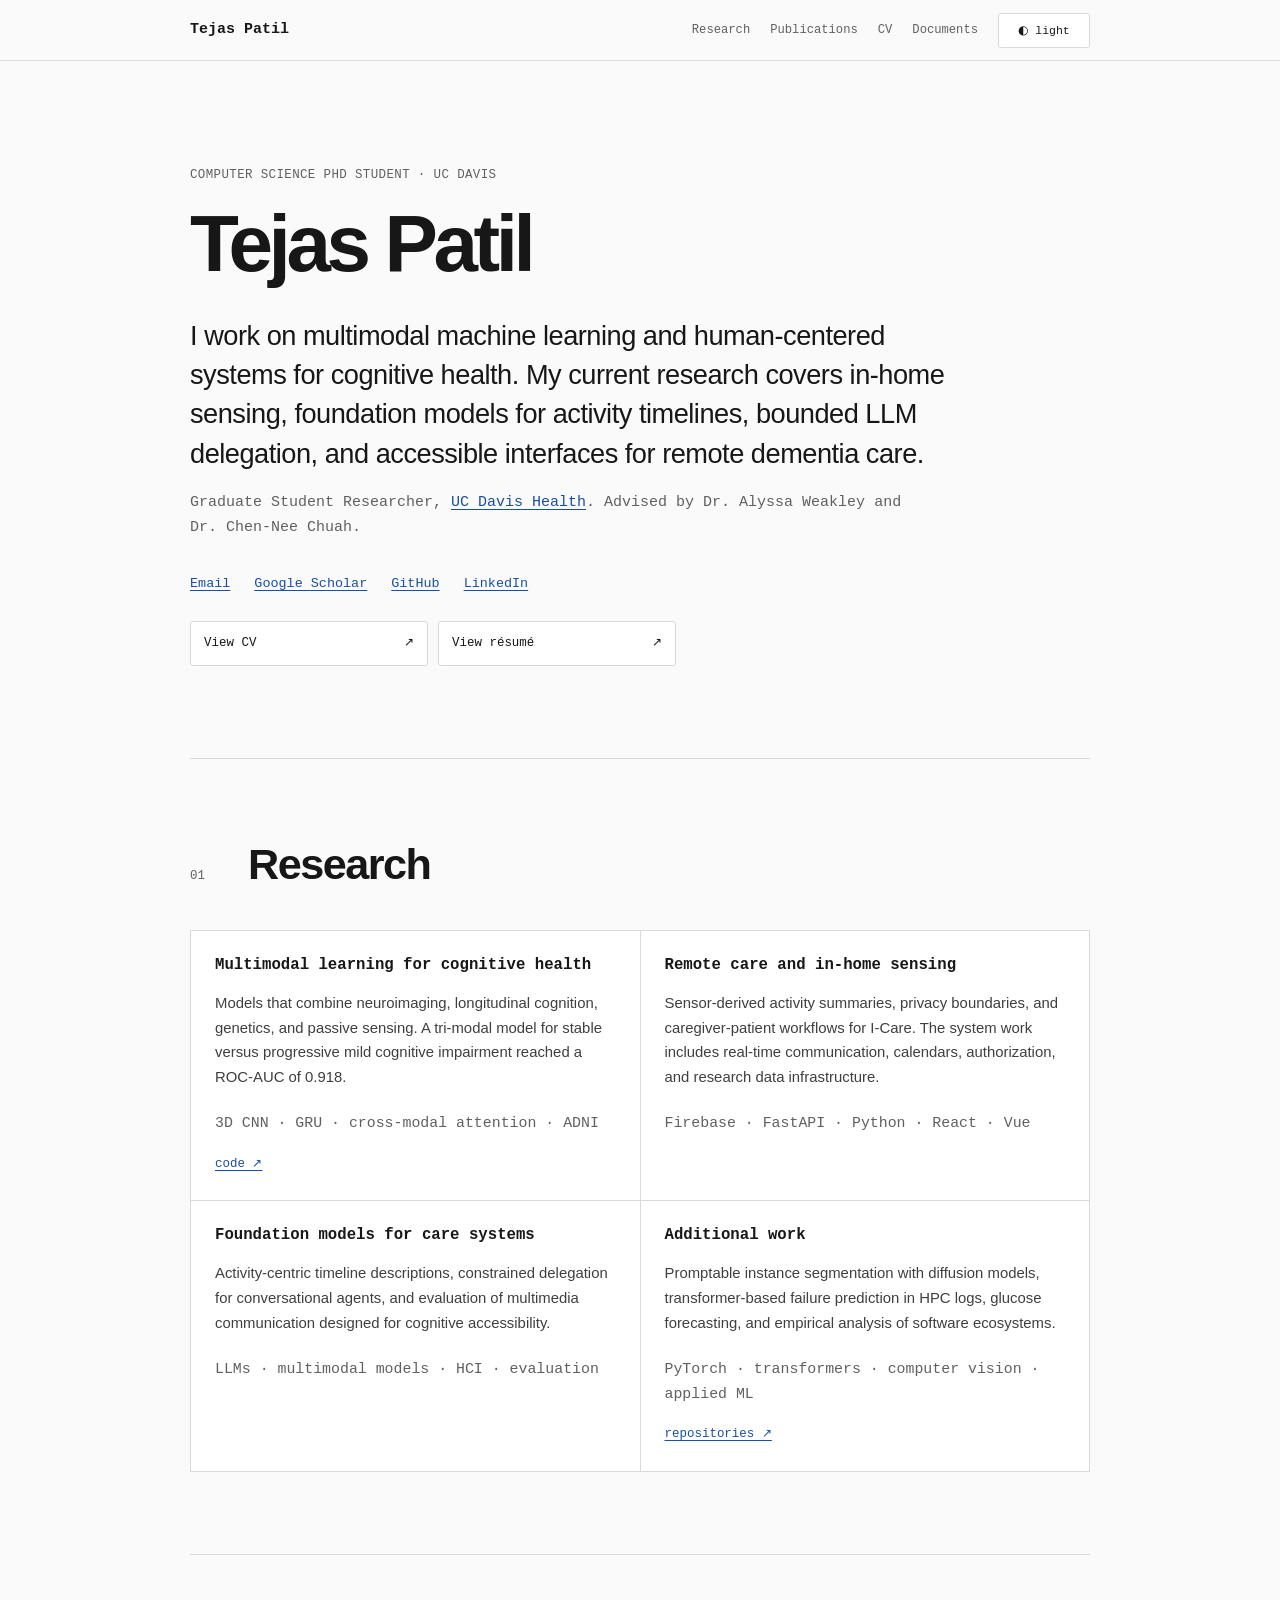
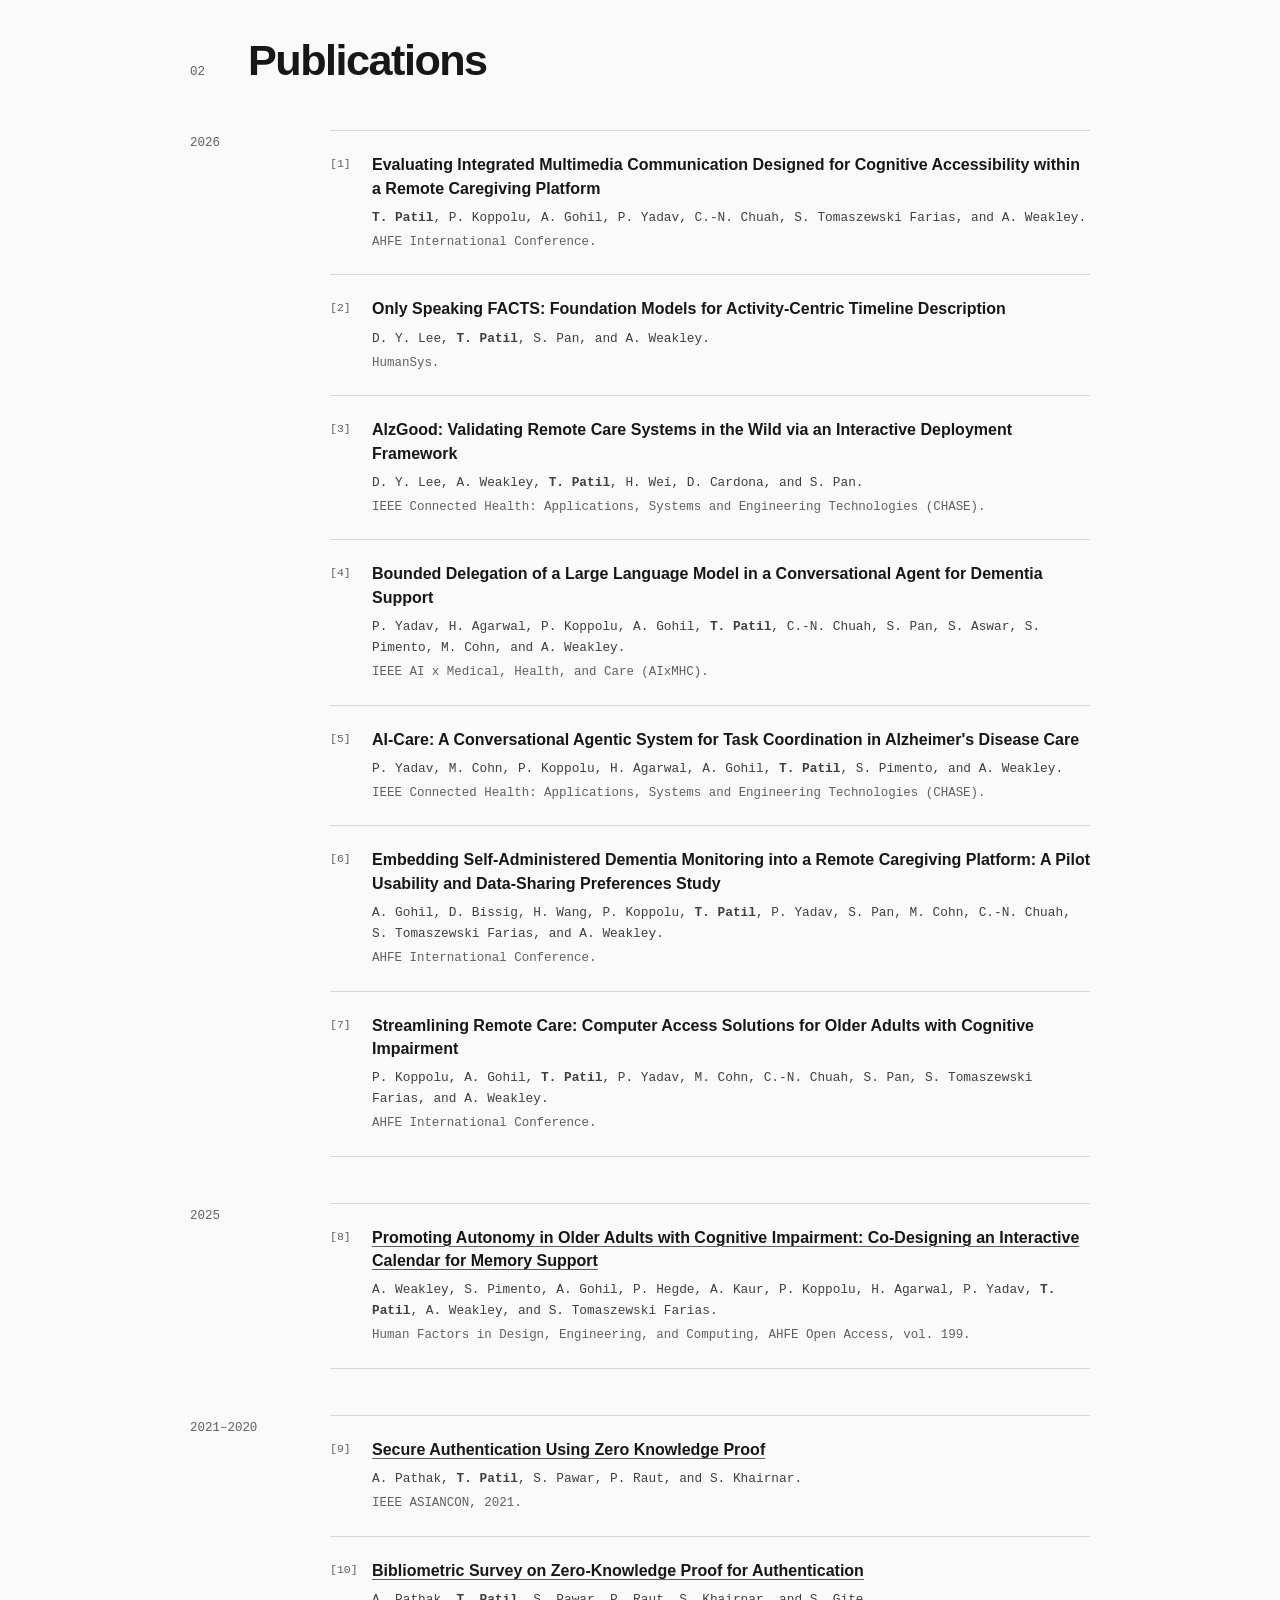
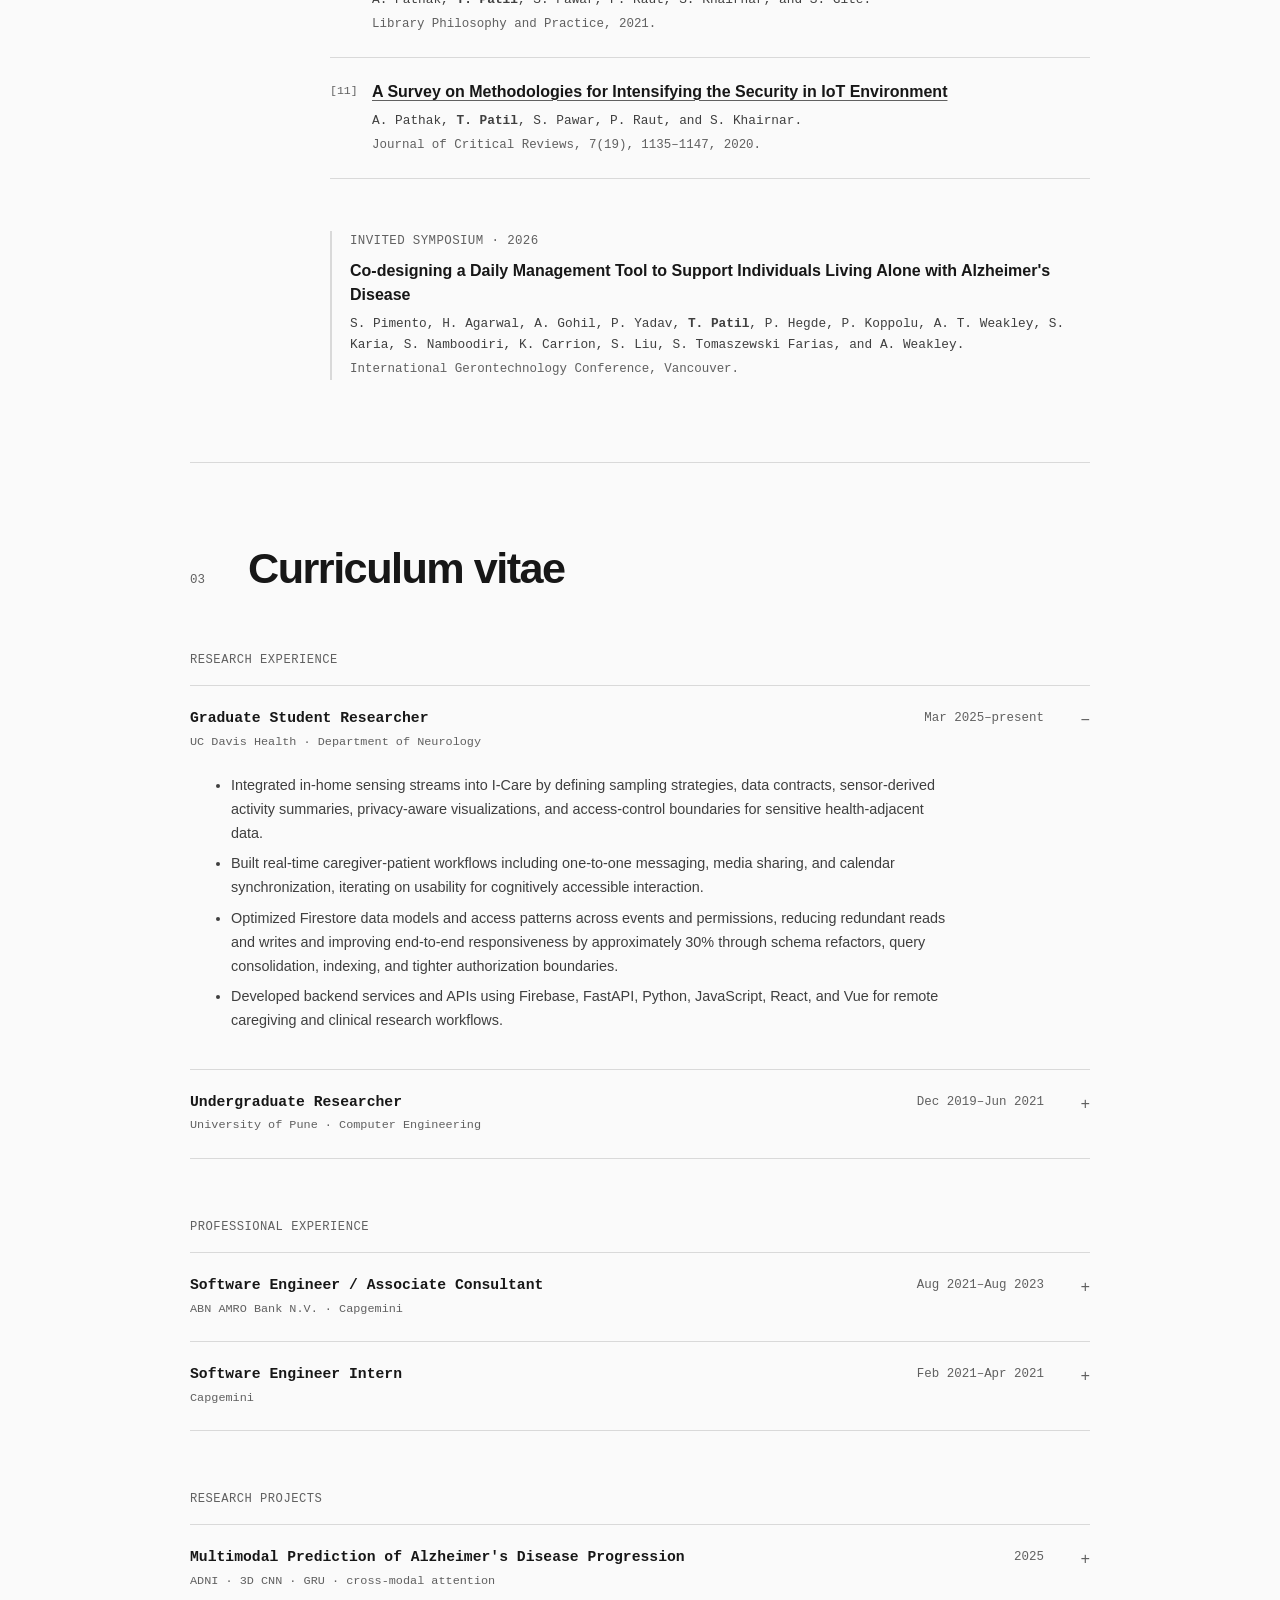
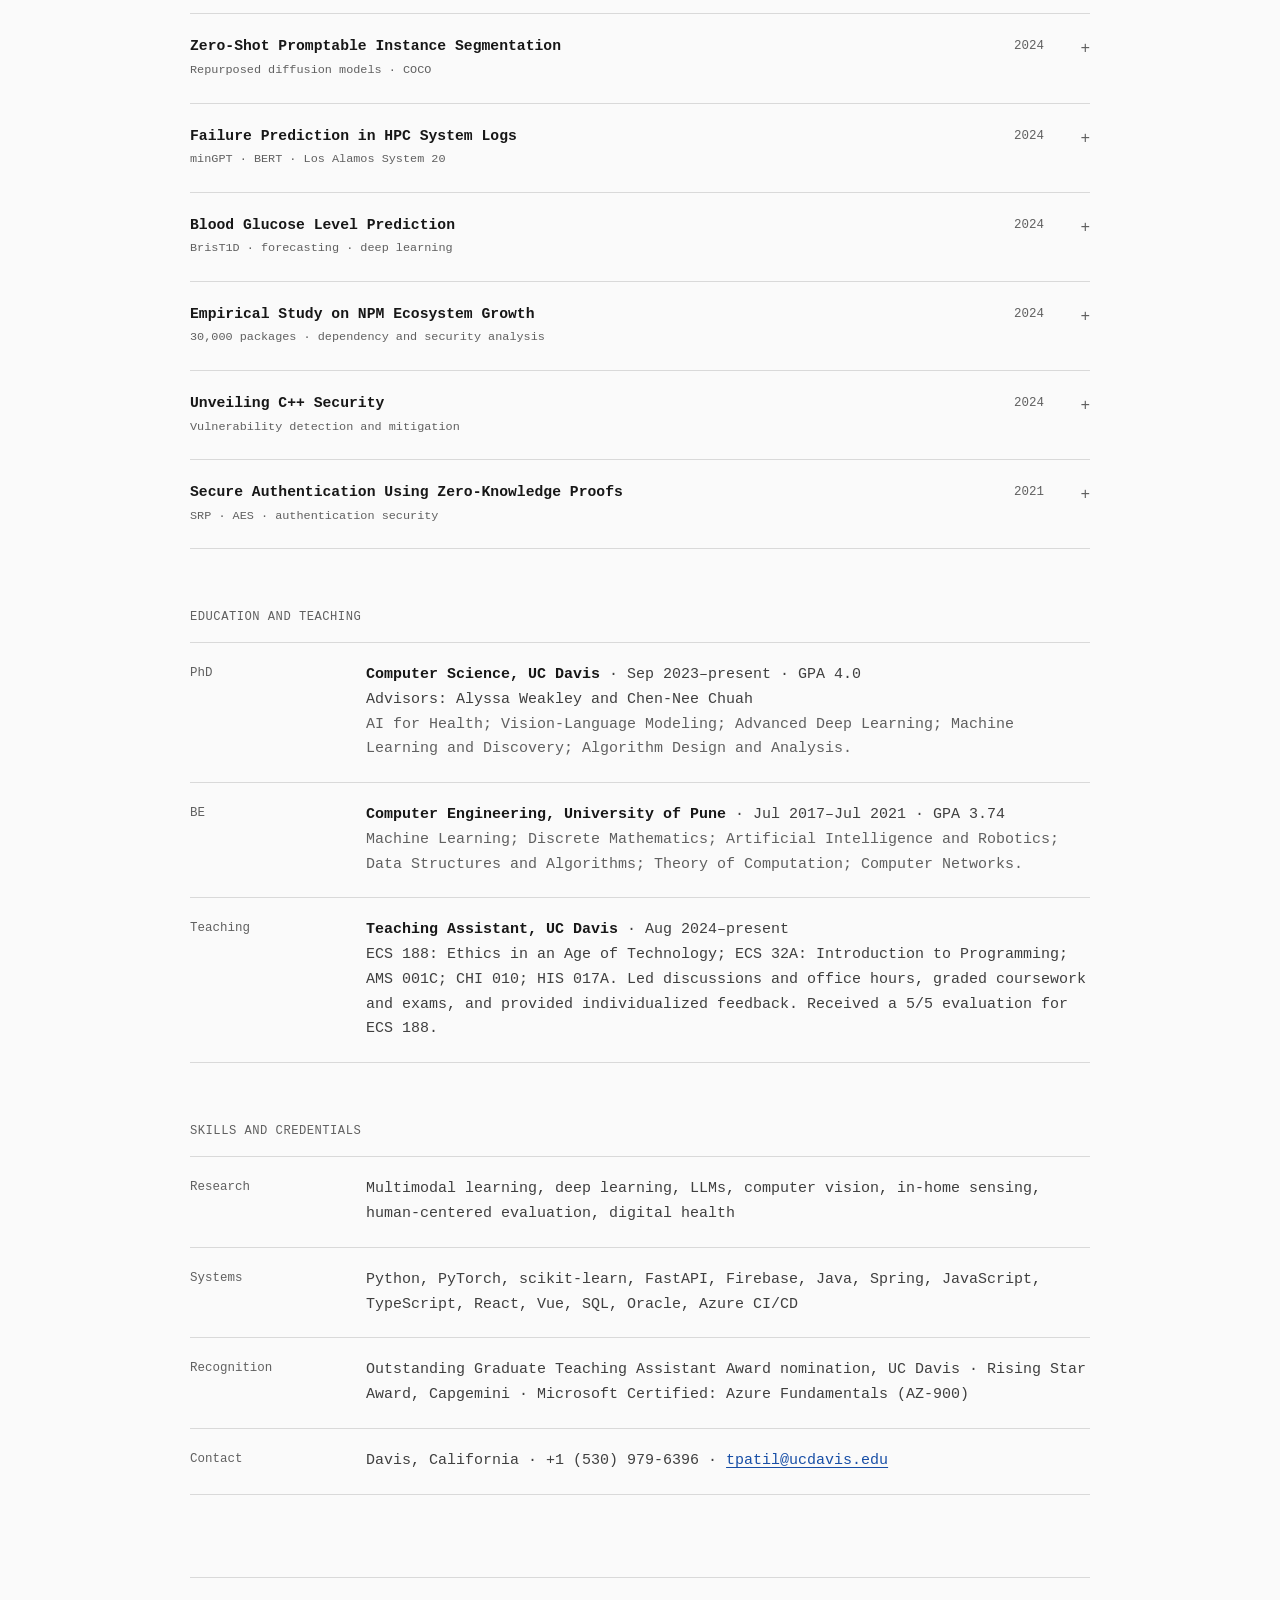
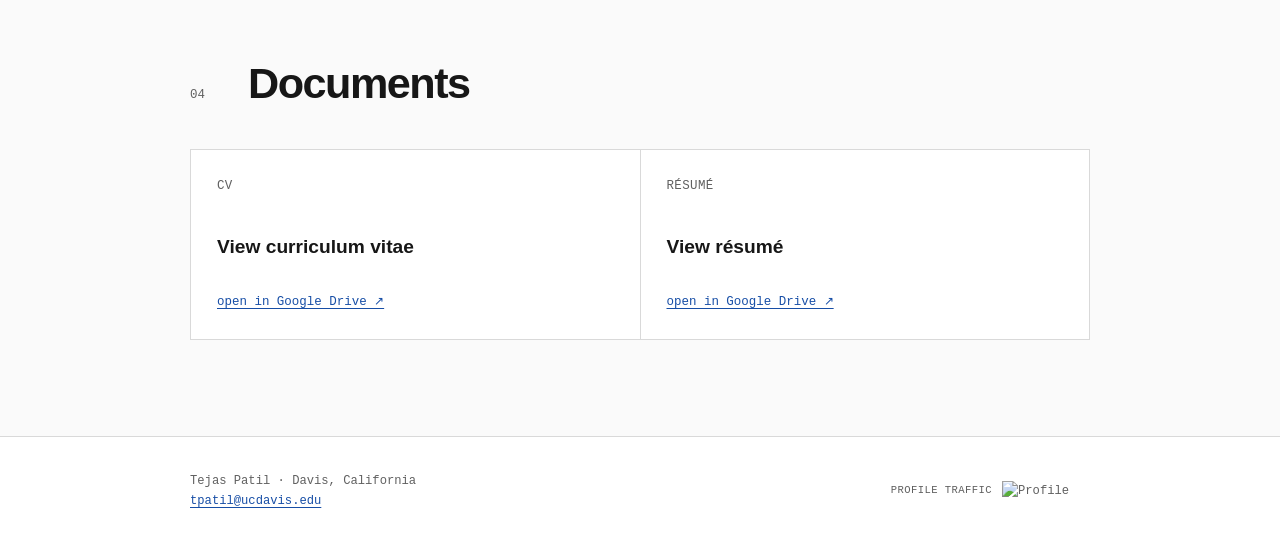
==== commit c4ca813c: "Link CV documents and reorder publications" ====
--- a/index.html
+++ b/index.html
@@ -44,7 +44,7 @@
             <a href="#research">Research</a>
             <a href="#publications">Publications</a>
             <a href="#cv">CV</a>
-            <a href="#downloads">Downloads</a>
+            <a href="#documents">Documents</a>
           </nav>
           <button class="theme-toggle" id="theme-toggle" type="button" aria-label="Switch color theme">
             <span aria-hidden="true">◐</span>
@@ -73,14 +73,14 @@
           <a href="https://github.com/tejassvpatil" target="_blank" rel="noopener">GitHub</a>
           <a href="https://www.linkedin.com/in/tejas-svpatil" target="_blank" rel="noopener">LinkedIn</a>
         </div>
-        <div class="download-row" aria-label="Download documents">
-          <a class="download-button" href="Tejas-Patil-Academic-CV.pdf" download>
-            <span>Download academic CV</span>
-            <small>PDF · 3 pages</small>
+        <div class="download-row" aria-label="Documents">
+          <a class="download-button" href="https://drive.google.com/file/d/14mGlMCJMB0hXGyL6X8dm8XrzlY1guLiE/view?usp=sharing" target="_blank" rel="noopener">
+            <span>View CV</span>
+            <span aria-hidden="true">↗</span>
           </a>
-          <a class="download-button" href="Tejas-Patil-Tapia-Resume.pdf" download>
-            <span>Download one-page résumé</span>
-            <small>PDF · Tapia</small>
+          <a class="download-button" href="https://drive.google.com/file/d/1mI8LQz5xjWcPFd_EzitbQOPPX9QsJsoB/view?usp=sharing" target="_blank" rel="noopener">
+            <span>View résumé</span>
+            <span aria-hidden="true">↗</span>
           </a>
         </div>
       </section>
@@ -138,45 +138,43 @@
           <h2>Publications</h2>
         </div>
 
-        <p class="section-note">Eleven peer-reviewed papers. My name is shown in bold.</p>
-
         <div class="pub-year">
           <h3>2026</h3>
           <ol class="publication-list">
             <li>
+              <p class="paper-title">Evaluating Integrated Multimedia Communication Designed for Cognitive Accessibility within a Remote Caregiving Platform</p>
+              <p><strong>T. Patil</strong>, P. Koppolu, A. Gohil, P. Yadav, C.-N. Chuah, S. Tomaszewski Farias, and A. Weakley.</p>
+              <p class="venue">AHFE International Conference.</p>
+            </li>
+            <li>
+              <p class="paper-title">Only Speaking FACTS: Foundation Models for Activity-Centric Timeline Description</p>
+              <p>D. Y. Lee, <strong>T. Patil</strong>, S. Pan, and A. Weakley.</p>
+              <p class="venue">HumanSys.</p>
+            </li>
+            <li>
+              <p class="paper-title">AlzGood: Validating Remote Care Systems in the Wild via an Interactive Deployment Framework</p>
+              <p>D. Y. Lee, A. Weakley, <strong>T. Patil</strong>, H. Wei, D. Cardona, and S. Pan.</p>
+              <p class="venue">IEEE Connected Health: Applications, Systems and Engineering Technologies (CHASE).</p>
+            </li>
+            <li>
+              <p class="paper-title">Bounded Delegation of a Large Language Model in a Conversational Agent for Dementia Support</p>
+              <p>P. Yadav, H. Agarwal, P. Koppolu, A. Gohil, <strong>T. Patil</strong>, C.-N. Chuah, S. Pan, S. Aswar, S. Pimento, M. Cohn, and A. Weakley.</p>
+              <p class="venue">IEEE AI x Medical, Health, and Care (AIxMHC).</p>
+            </li>
+            <li>
+              <p class="paper-title">AI-Care: A Conversational Agentic System for Task Coordination in Alzheimer's Disease Care</p>
+              <p>P. Yadav, M. Cohn, P. Koppolu, H. Agarwal, A. Gohil, <strong>T. Patil</strong>, S. Pimento, and A. Weakley.</p>
+              <p class="venue">IEEE Connected Health: Applications, Systems and Engineering Technologies (CHASE).</p>
+            </li>
+            <li>
+              <p class="paper-title">Embedding Self-Administered Dementia Monitoring into a Remote Caregiving Platform: A Pilot Usability and Data-Sharing Preferences Study</p>
+              <p>A. Gohil, D. Bissig, H. Wang, P. Koppolu, <strong>T. Patil</strong>, P. Yadav, S. Pan, M. Cohn, C.-N. Chuah, S. Tomaszewski Farias, and A. Weakley.</p>
+              <p class="venue">AHFE International Conference.</p>
+            </li>
+            <li>
               <p class="paper-title">Streamlining Remote Care: Computer Access Solutions for Older Adults with Cognitive Impairment</p>
               <p>P. Koppolu, A. Gohil, <strong>T. Patil</strong>, P. Yadav, M. Cohn, C.-N. Chuah, S. Pan, S. Tomaszewski Farias, and A. Weakley.</p>
               <p class="venue">AHFE International Conference.</p>
-            </li>
-            <li>
-              <p class="paper-title">Embedding Self-Administered Dementia Monitoring into a Remote Caregiving Platform: A Pilot Usability and Data-Sharing Preferences Study</p>
-              <p>A. Gohil, D. Bissig, H. Wang, P. Koppolu, <strong>T. Patil</strong>, P. Yadav, S. Pan, M. Cohn, C.-N. Chuah, S. Tomaszewski Farias, and A. Weakley.</p>
-              <p class="venue">AHFE International Conference.</p>
-            </li>
-            <li>
-              <p class="paper-title">Evaluating Integrated Multimedia Communication Designed for Cognitive Accessibility within a Remote Caregiving Platform</p>
-              <p><strong>T. Patil</strong>, P. Koppolu, A. Gohil, P. Yadav, C.-N. Chuah, S. Tomaszewski Farias, and A. Weakley.</p>
-              <p class="venue">AHFE International Conference.</p>
-            </li>
-            <li>
-              <p class="paper-title">Bounded Delegation of a Large Language Model in a Conversational Agent for Dementia Support</p>
-              <p>P. Yadav, H. Agarwal, P. Koppolu, A. Gohil, <strong>T. Patil</strong>, C.-N. Chuah, S. Pan, S. Aswar, S. Pimento, M. Cohn, and A. Weakley.</p>
-              <p class="venue">IEEE AI x Medical, Health, and Care (AIxMHC).</p>
-            </li>
-            <li>
-              <p class="paper-title">Only Speaking FACTS: Foundation Models for Activity-Centric Timeline Description</p>
-              <p>D. Y. Lee, <strong>T. Patil</strong>, S. Pan, and A. Weakley.</p>
-              <p class="venue">HumanSys.</p>
-            </li>
-            <li>
-              <p class="paper-title">AlzGood: Validating Remote Care Systems in the Wild via an Interactive Deployment Framework</p>
-              <p>D. Y. Lee, A. Weakley, <strong>T. Patil</strong>, H. Wei, D. Cardona, and S. Pan.</p>
-              <p class="venue">IEEE Connected Health: Applications, Systems and Engineering Technologies (CHASE).</p>
-            </li>
-            <li>
-              <p class="paper-title">AI-Care: A Conversational Agentic System for Task Coordination in Alzheimer's Disease Care</p>
-              <p>P. Yadav, M. Cohn, P. Koppolu, H. Agarwal, A. Gohil, <strong>T. Patil</strong>, S. Pimento, and A. Weakley.</p>
-              <p class="venue">IEEE Connected Health: Applications, Systems and Engineering Technologies (CHASE).</p>
             </li>
           </ol>
         </div>
@@ -226,8 +224,6 @@
           <p class="index">03</p>
           <h2>Curriculum vitae</h2>
         </div>
-        <p class="section-note">Complete education, experience, projects, teaching, and credentials.</p>
-
         <h3 class="subsection-title">Research experience</h3>
         <div class="records">
           <details class="record" open>
@@ -429,23 +425,21 @@
         </dl>
       </section>
 
-      <section class="wrap section compact" id="downloads">
+      <section class="wrap section compact" id="documents">
         <div class="section-heading">
           <p class="index">04</p>
-          <h2>Downloads</h2>
+          <h2>Documents</h2>
         </div>
         <div class="download-grid">
-          <a class="download-card" href="Tejas-Patil-Academic-CV.pdf" download>
-            <span class="label">Academic CV · PDF</span>
-            <strong>Complete CV</strong>
-            <p>Three pages with education, research, professional experience, publications, projects, teaching, and credentials.</p>
-            <span class="download-link">download ↓</span>
+          <a class="download-card" href="https://drive.google.com/file/d/14mGlMCJMB0hXGyL6X8dm8XrzlY1guLiE/view?usp=sharing" target="_blank" rel="noopener">
+            <span class="label">CV</span>
+            <strong>View curriculum vitae</strong>
+            <span class="download-link">open in Google Drive ↗</span>
           </a>
-          <a class="download-card" href="Tejas-Patil-Tapia-Resume.pdf" download>
-            <span class="label">Conference résumé · PDF</span>
-            <strong>One-page Tapia résumé</strong>
-            <p>Concise version focused on AI/ML healthcare research, engineering experience, and recent research output.</p>
-            <span class="download-link">download ↓</span>
+          <a class="download-card" href="https://drive.google.com/file/d/1mI8LQz5xjWcPFd_EzitbQOPPX9QsJsoB/view?usp=sharing" target="_blank" rel="noopener">
+            <span class="label">Résumé</span>
+            <strong>View résumé</strong>
+            <span class="download-link">open in Google Drive ↗</span>
           </a>
         </div>
       </section>
--- a/styles.css
+++ b/styles.css
@@ -144,7 +144,6 @@
 .index,
 .methods,
 .venue,
-.section-note,
 time {
   color: var(--muted);
   font-size: 0.78rem;
@@ -217,12 +216,6 @@
   border-color: var(--link);
 }
 
-.download-button small {
-  color: var(--muted);
-  font-size: 0.64rem;
-  white-space: nowrap;
-}
-
 .section {
   padding: 82px 0;
   border-top: 1px solid var(--line);
@@ -246,8 +239,6 @@
   line-height: 1.1;
   letter-spacing: -0.035em;
 }
-
-.section-note { margin: -22px 0 34px 58px; }
 
 .research-grid {
   display: grid;
@@ -461,7 +452,7 @@
 }
 
 .download-card {
-  min-height: 250px;
+  min-height: 190px;
   display: flex;
   flex-direction: column;
   align-items: flex-start;
@@ -480,13 +471,6 @@
 .download-card strong {
   font-family: ui-sans-serif, -apple-system, BlinkMacSystemFont, "Segoe UI", sans-serif;
   font-size: 1.2rem;
-}
-
-.download-card p {
-  margin: 12px 0 22px;
-  color: var(--body);
-  font-family: ui-sans-serif, -apple-system, BlinkMacSystemFont, "Segoe UI", sans-serif;
-  font-size: 0.88rem;
 }
 
 .download-link {
@@ -558,7 +542,6 @@
   .download-grid { grid-template-columns: 1fr; }
   .research-grid article { min-height: auto; }
   .pub-year { grid-template-columns: 1fr; gap: 10px; }
-  .section-note { margin-left: 0; }
   .presentation-note { margin-left: 0; }
   .record summary { grid-template-columns: minmax(0, 1fr) 20px; gap: 12px; }
   .record summary time { grid-column: 1; grid-row: 2; }
